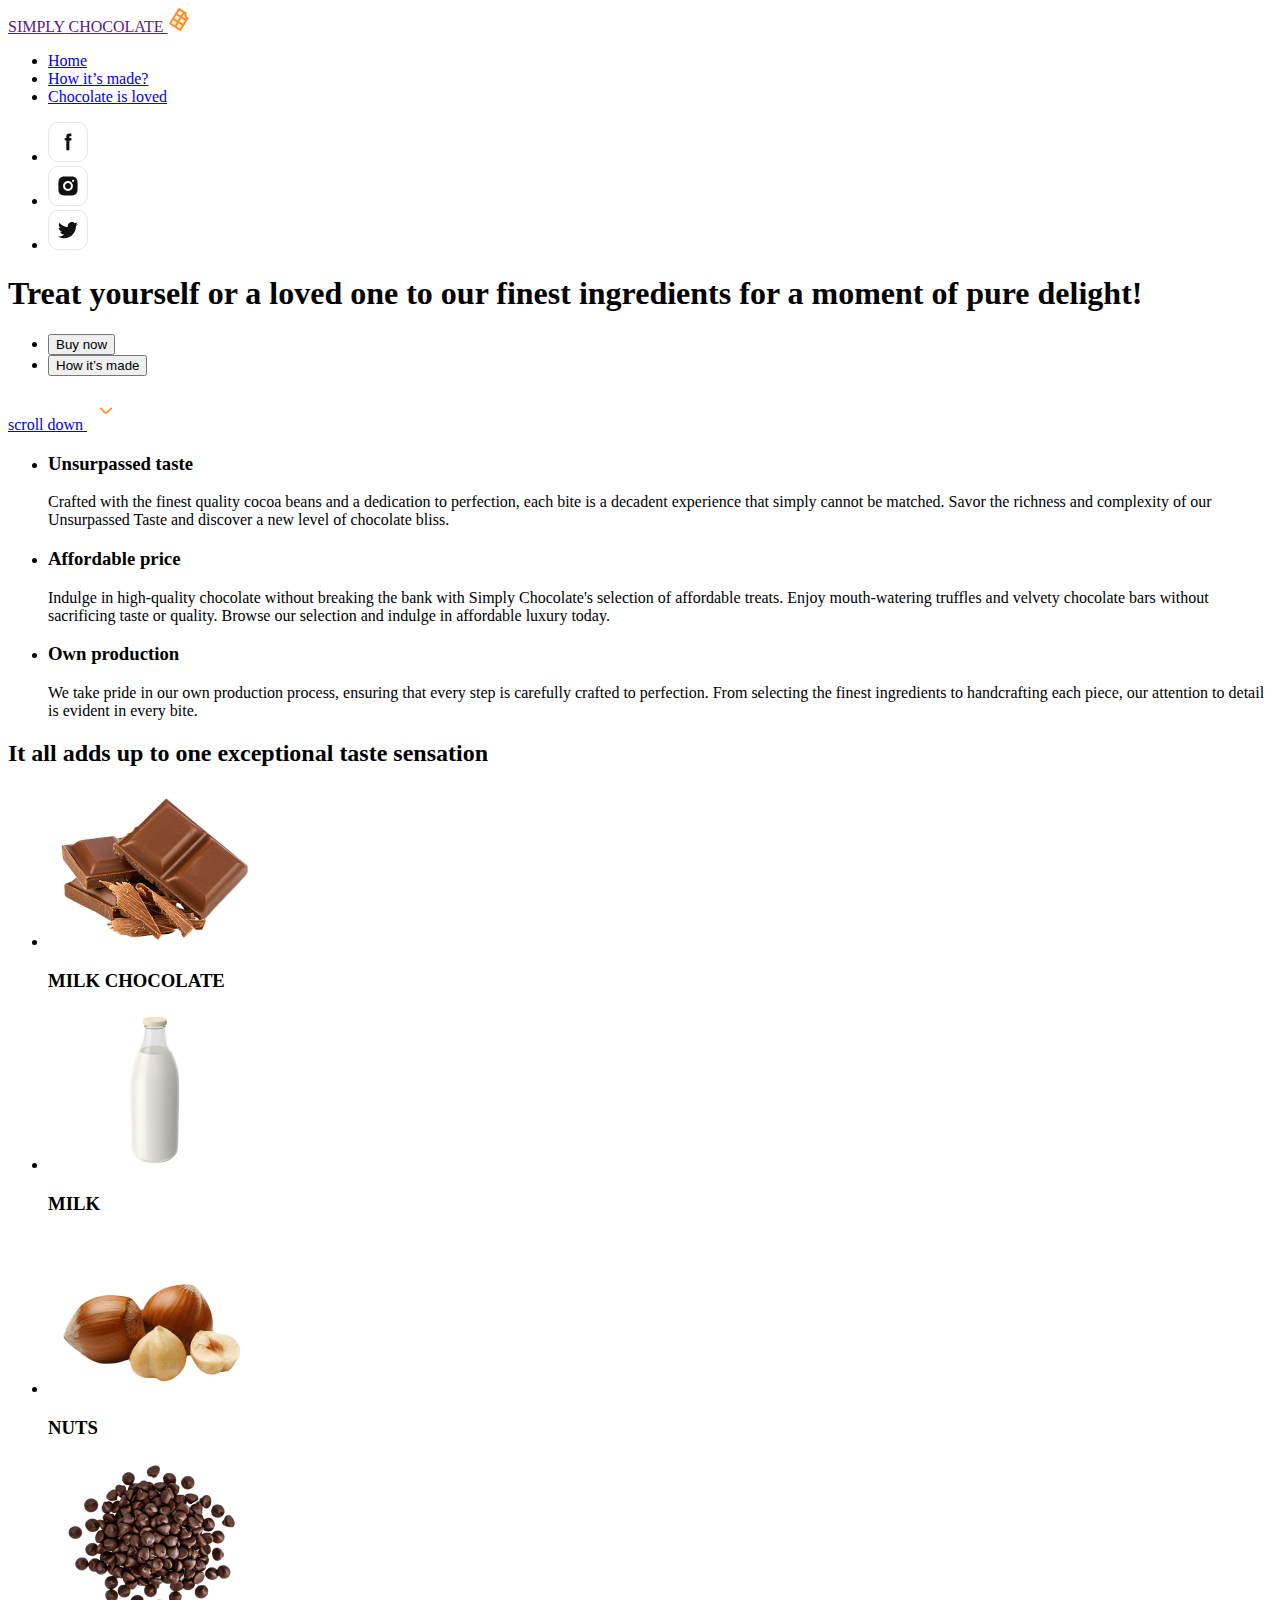
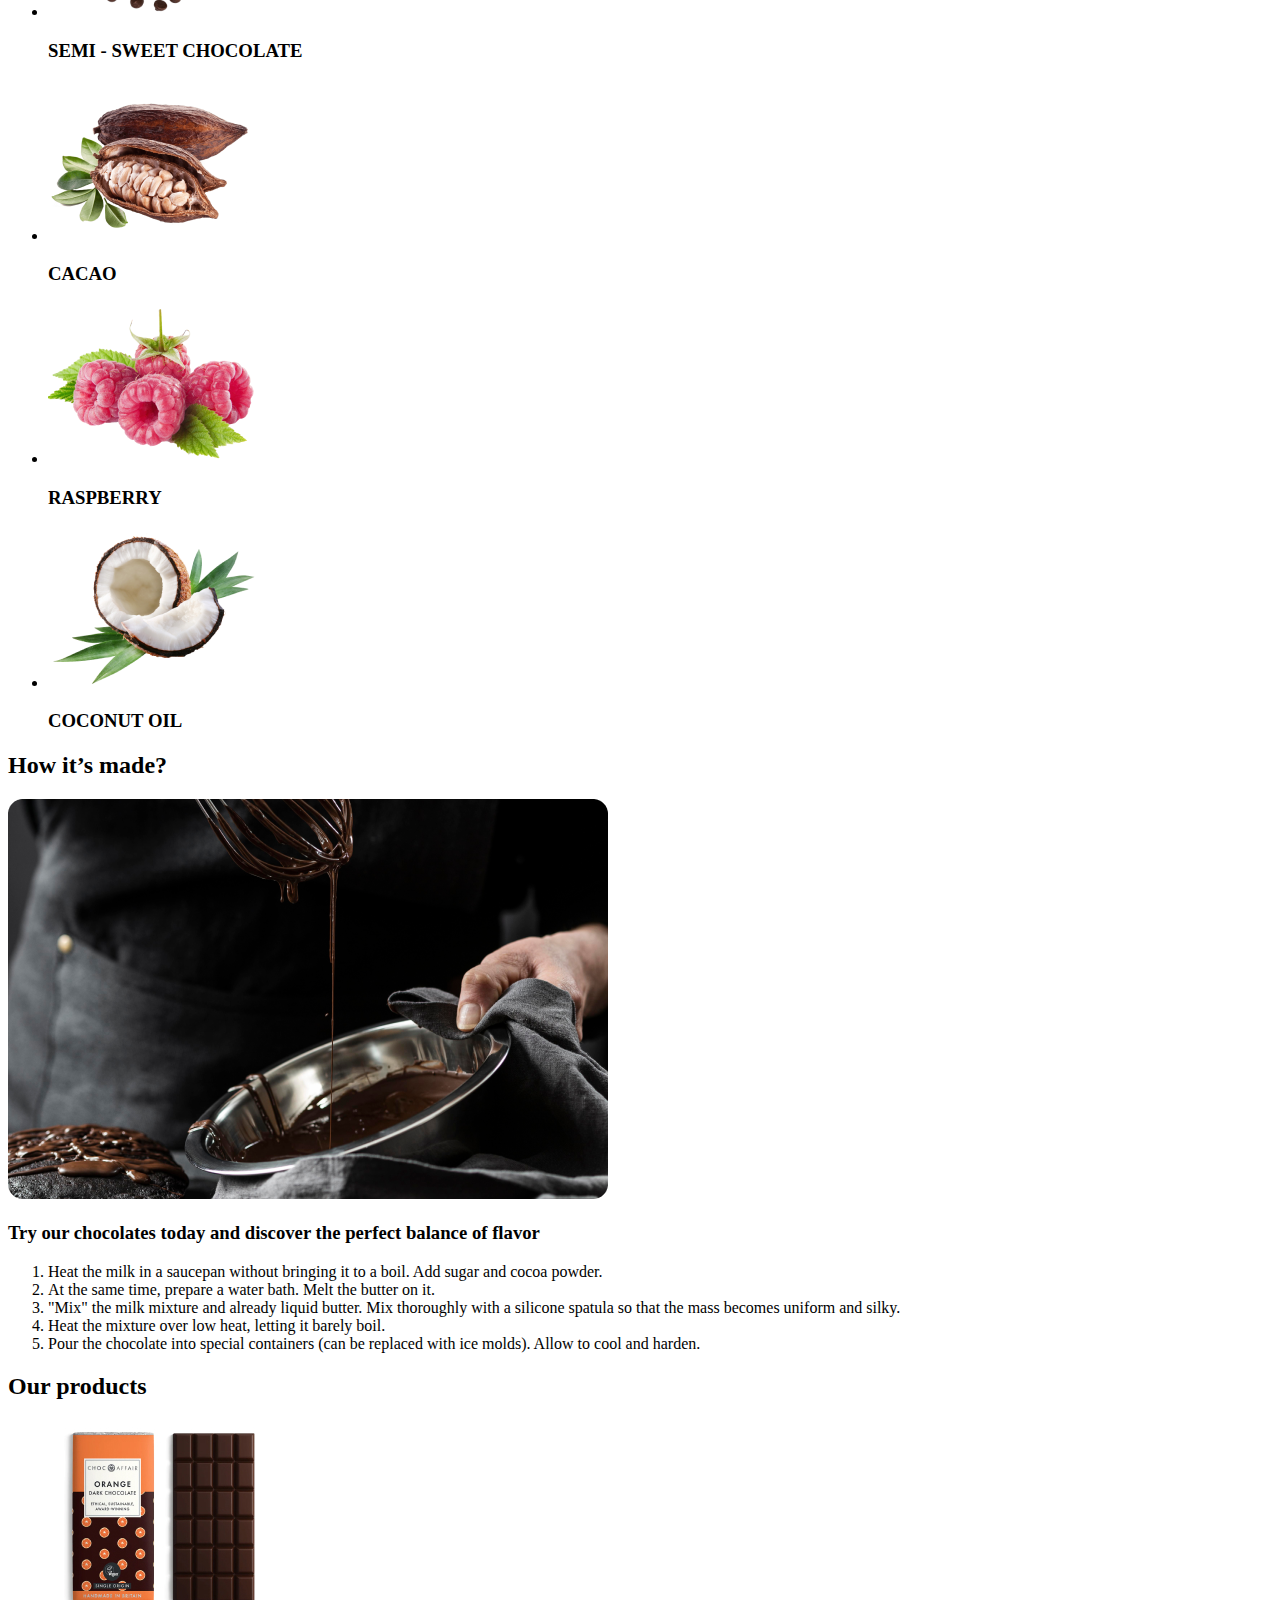
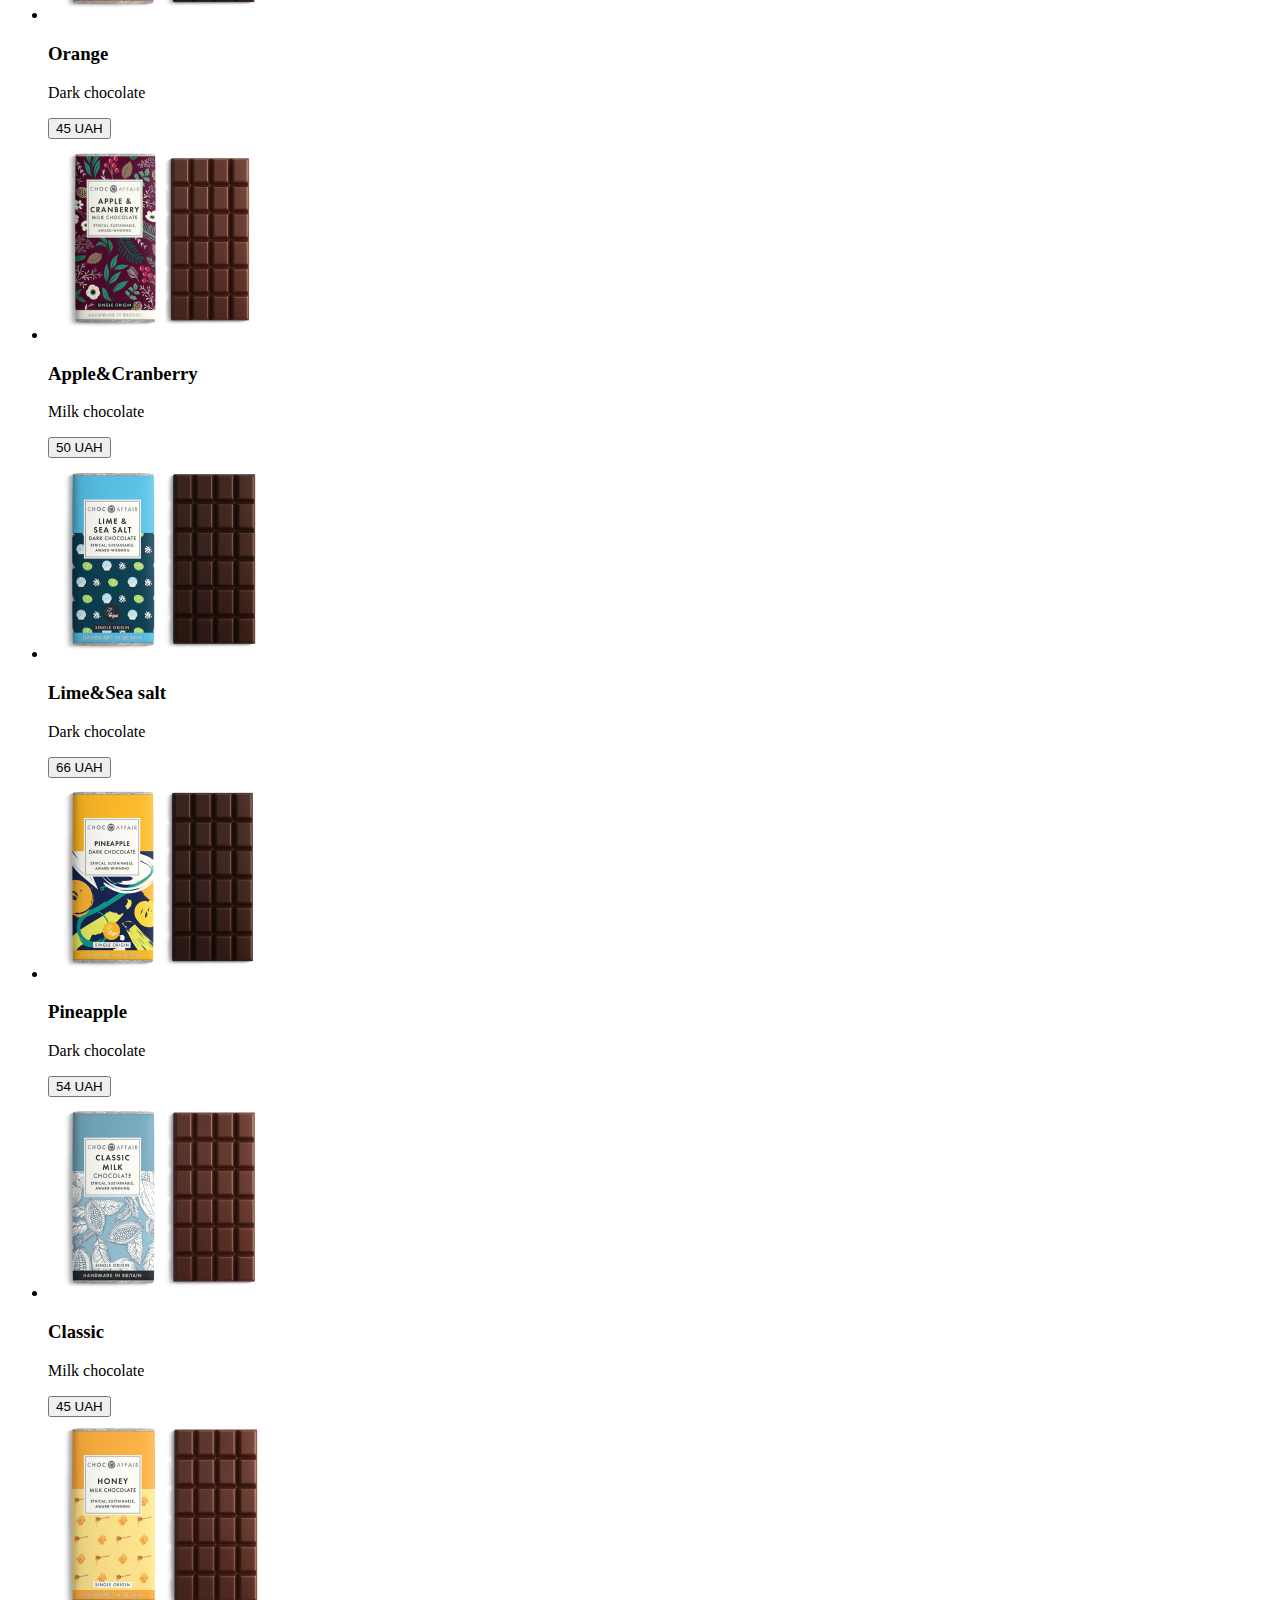
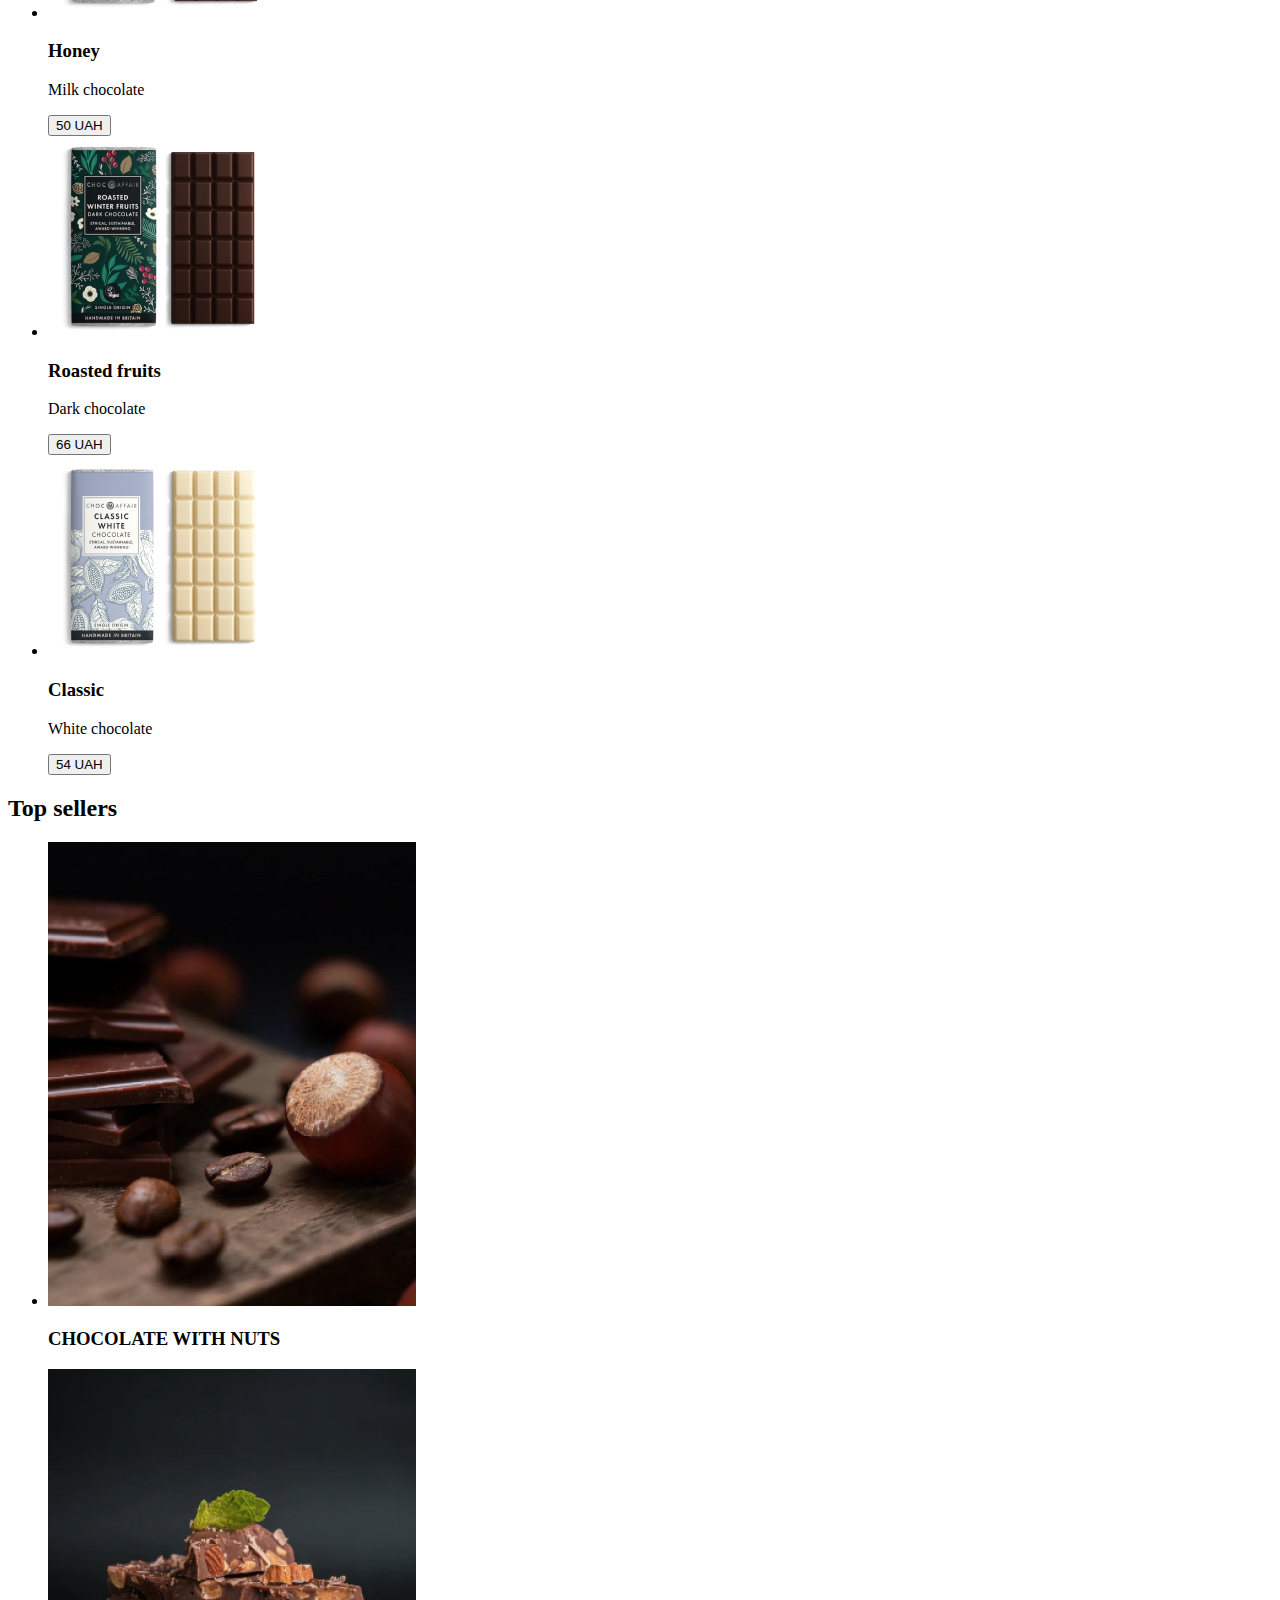
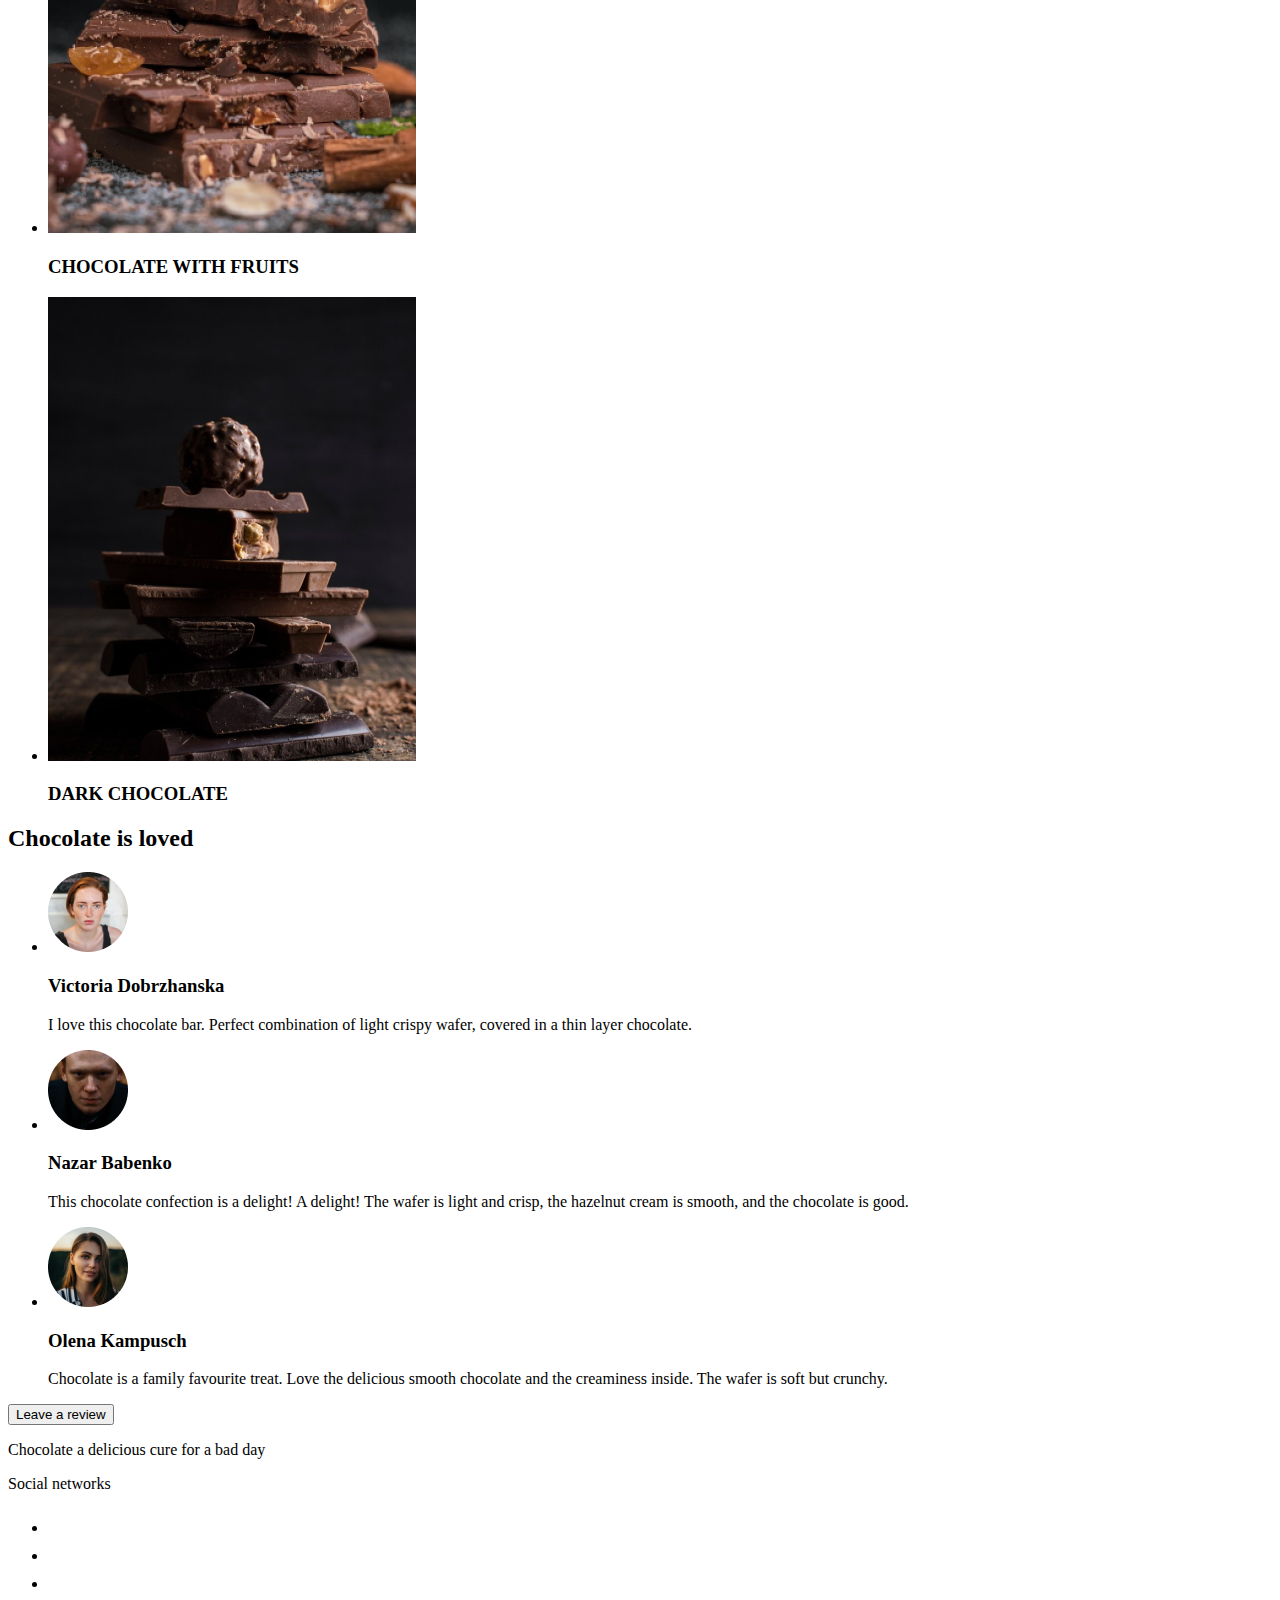
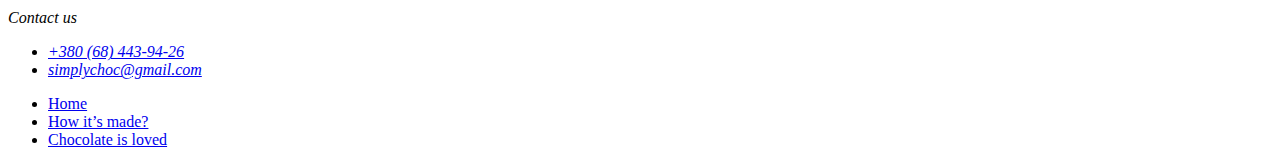
==== index.html @ 4ea1994f "finish module 01" ====
<!DOCTYPE html>
<html lang="en">
  <head>
    <meta charset="UTF-8" />
    <meta name="viewport" content="width=device-width, initial-scale=1.0" />
    <meta name="description" content="" />
    <meta name="keywords" content="" />
    <title>SIMPLY CHOCOLATE</title>
    <link rel="shortcut icon" href="./images/chocolate.svg" type="image/svg" />
  </head>
  <body>
    <!-- #region Header -->
    <header id="home">
      <nav>
        <a href="">
          <span>SIMPLY</span> CHOCOLATE
          <img
            src="./images/chocolate.svg"
            alt="Site logo"
            width="24"
            height="24"
          />
        </a>

        <ul>
          <li>
            <a href="#home">Home</a>
          </li>
          <li>
            <a href="#made">How it’s made?</a>
          </li>
          <li>
            <a href="#reviews">Chocolate is loved</a>
          </li>
        </ul>
      </nav>

      <ul>
        <li>
          <a
            href="https://facebook.com"
            target="_blank"
            rel="noopener noreferrer"
          >
            <img
              src="./images/icons/facebook.svg"
              alt="Facebook icon"
              width="40"
              height="40"
            />
          </a>
        </li>
        <li>
          <a
            href="https://instagram.com"
            target="_blank"
            rel="noopener noreferrer"
          >
            <img
              src="./images/icons/instagram.svg"
              alt="Instagram icon"
              width="40"
              height="40"
            />
          </a>
        </li>
        <li>
          <a
            href="https://twitter.com"
            target="_blank"
            rel="noopener noreferrer"
          >
            <img
              src="./images/icons/twitter.svg"
              alt="Twitter icon"
              width="40"
              height="40"
            />
          </a>
        </li>
      </ul>
    </header>
    <!-- #endregion Header -->
    <main>
      <!-- #region Hero -->
      <section>
        <h1>
          Treat yourself or a loved one to our finest ingredients for a moment
          of pure delight!
        </h1>

        <ul>
          <li>
            <button type="button">Buy now</button>
          </li>
          <li>
            <button type="button">How it’s made</button>
          </li>
        </ul>
        <a href="#benefits">
          scroll down
          <img
            src="./images/icons/scroll-down.svg"
            alt="Scroll down icon"
            width="38"
            height="38"
          />
        </a>
      </section>
      <!-- #endregion Hero -->

      <!-- #region Benefits -->
      <section id="benefits">
        <h2 hidden>Benefits</h2>
        <ul>
          <li>
            <h3>Unsurpassed taste</h3>
            <p>
              Crafted with the finest quality cocoa beans and a dedication to
              perfection, each bite is a decadent experience that simply cannot
              be matched. Savor the richness and complexity of our Unsurpassed
              Taste and discover a new level of chocolate bliss.
            </p>
          </li>
          <li>
            <h3>Affordable price</h3>
            <p>
              Indulge in high-quality chocolate without breaking the bank with
              Simply Chocolate's selection of affordable treats. Enjoy
              mouth-watering truffles and velvety chocolate bars without
              sacrificing taste or quality. Browse our selection and indulge in
              affordable luxury today.
            </p>
          </li>
          <li>
            <h3>Own production</h3>
            <p>
              We take pride in our own production process, ensuring that every
              step is carefully crafted to perfection. From selecting the finest
              ingredients to handcrafting each piece, our attention to detail is
              evident in every bite.
            </p>
          </li>
        </ul>
      </section>
      <!-- #endregion  -->

      <!-- #region Ingridients -->
      <section>
        <h2>It all adds up to one exceptional <span>taste</span> sensation</h2>
        <ul>
          <li>
            <img
              src="./images/ingridients/img-1.png"
              alt=""
              width="214"
              height="160"
            />
            <h3>MILK CHOCOLATE</h3>
          </li>
          <li>
            <img
              src="./images/ingridients/img-2.png"
              alt=""
              width="214"
              height="160"
            />
            <h3>MILK</h3>
          </li>
          <li>
            <img
              src="./images/ingridients/img-3.png"
              alt=""
              width="214"
              height="160"
            />
            <h3>NUTS</h3>
          </li>
          <li>
            <img
              src="./images/ingridients/img-4.png"
              alt=""
              width="214"
              height="160"
            />
            <h3>SEMI - SWEET CHOCOLATE</h3>
          </li>
          <li>
            <img
              src="./images/ingridients/img-5.png"
              alt=""
              width="214"
              height="160"
            />
            <h3>CACAO</h3>
          </li>
          <li>
            <img
              src="./images/ingridients/img-6.png"
              alt=""
              width="214"
              height="160"
            />
            <h3>RASPBERRY</h3>
          </li>
          <li>
            <img
              src="./images/ingridients/img-7.png"
              alt=""
              width="214"
              height="160"
            />
            <h3>COCONUT OIL</h3>
          </li>
        </ul>
      </section>
      <!-- #endregion  -->

      <!-- #region Made -->
      <section id="made">
        <h2>How it’s <span>made</span>?</h2>
        <img src="./images/made/image.png" alt="" width="600" height="400" />
        <h3>
          Try our chocolates today and discover the perfect balance of flavor
        </h3>
        <ol>
          <li>
            Heat the milk in a saucepan without bringing it to a boil. Add sugar
            and cocoa powder.
          </li>
          <li>
            At the same time, prepare a water bath. Melt the butter on it.
          </li>
          <li>
            "Mix" the milk mixture and already liquid butter. Mix thoroughly
            with a silicone spatula so that the mass becomes uniform and silky.
          </li>
          <li>Heat the mixture over low heat, letting it barely boil.</li>
          <li>
            Pour the chocolate into special containers (can be replaced with ice
            molds). Allow to cool and harden.
          </li>
        </ol>
      </section>
      <!-- #endregion  -->

      <!-- #region Products -->
      <section>
        <h2>Our <span>products</span></h2>
        <ul>
          <li>
            <img
              src="./images/products/img-1.jpg"
              alt=""
              width="230"
              height="201"
            />
            <h3>Orange</h3>
            <p>Dark chocolate</p>
            <button type="button">45 UAH</button>
          </li>
          <li>
            <img
              src="./images/products/img-2.jpg"
              alt=""
              width="230"
              height="201"
            />
            <h3>Apple&Cranberry</h3>
            <p>Milk chocolate</p>
            <button type="button">50 UAH</button>
          </li>
          <li>
            <img
              src="./images/products/img-3.jpg"
              alt=""
              width="230"
              height="201"
            />
            <h3>Lime&Sea salt</h3>
            <p>Dark chocolate</p>
            <button type="button">66 UAH</button>
          </li>
          <li>
            <img
              src="./images/products/img-4.jpg"
              alt=""
              width="230"
              height="201"
            />
            <h3>Pineapple</h3>
            <p>Dark chocolate</p>
            <button type="button">54 UAH</button>
          </li>
          <li>
            <img
              src="./images/products/img-5.jpg"
              alt=""
              width="230"
              height="201"
            />
            <h3>Classic</h3>
            <p>Milk chocolate</p>
            <button type="button">45 UAH</button>
          </li>
          <li>
            <img
              src="./images/products/img-6.jpg"
              alt=""
              width="230"
              height="201"
            />
            <h3>Honey</h3>
            <p>Milk chocolate</p>
            <button type="button">50 UAH</button>
          </li>
          <li>
            <img
              src="./images/products/img-7.jpg"
              alt=""
              width="230"
              height="201"
            />
            <h3>Roasted fruits</h3>
            <p>Dark chocolate</p>
            <button type="button">66 UAH</button>
          </li>
          <li>
            <img
              src="./images/products/img-8.jpg"
              alt=""
              width="230"
              height="201"
            />
            <h3>Classic</h3>
            <p>White chocolate</p>
            <button type="button">54 UAH</button>
          </li>
        </ul>
      </section>
      <!-- #endregion  -->

      <!-- #region Bestsellers -->
      <section>
        <h2><span>Top</span> sellers</h2>
        <ul>
          <li>
            <img
              src="./images/bestsellers/img-1.jpg"
              alt="Chocolate with nuts"
              width="368"
              height="464"
            />
            <h3>CHOCOLATE WITH NUTS</h3>
          </li>
          <li>
            <img
              src="./images/bestsellers/img-2.jpg"
              alt="Chocolate with fruits"
              width="368"
              height="464"
            />
            <h3>CHOCOLATE WITH FRUITS</h3>
          </li>
          <li>
            <img
              src="./images/bestsellers/img-3.jpg"
              alt="Dark chocolate"
              width="368"
              height="464"
            />
            <h3>DARK CHOCOLATE</h3>
          </li>
        </ul>
      </section>
      <!-- #endregion -->

      <!-- #region Reviews -->
      <section id="reviews">
        <h2><span>Chocolate</span> is loved</h2>
        <ul>
          <li>
            <img
              src="./images/reviews/img-1.png"
              alt=""
              width="80"
              height="80"
            />
            <h3>Victoria Dobrzhanska</h3>
            <p>
              I love this chocolate bar. Perfect combination of light crispy
              wafer, covered in a thin layer chocolate.
            </p>
          </li>
          <li>
            <img
              src="./images/reviews/img-2.png"
              alt=""
              width="80"
              height="80"
            />
            <h3>Nazar Babenko</h3>
            <p>
              This chocolate confection is a delight! A delight! The wafer is
              light and crisp, the hazelnut cream is smooth, and the chocolate
              is good.
            </p>
          </li>
          <li>
            <img
              src="./images/reviews/img-3.png"
              alt=""
              width="80"
              height="80"
            />
            <h3>Olena Kampusch</h3>
            <p>
              Chocolate is a family favourite treat. Love the delicious smooth
              chocolate and the creaminess inside. The wafer is soft but
              crunchy.
            </p>
          </li>
        </ul>
        <button type="button">Leave a review</button>
      </section>
      <!-- #endregion -->
    </main>
    <!-- #region Footer -->
    <footer>
      <p><span>Chocolate</span> a delicious cure for a bad day</p>

      <p>Social networks</p>
      <ul>
        <li>
          <a
            href="https://facebook.com"
            target="_blank"
            rel="noopener noreferrer"
            aria-label="Facebook site"
          >
            <img
              src="./images/icons/icon-facebook.svg"
              alt="Facebook icon"
              width="24"
              height="24"
            />
          </a>
        </li>
        <li>
          <a
            href="https://instagram.com"
            target="_blank"
            rel="noopener noreferrer"
            aria-label="Instagram site"
          >
            <img
              src="./images/icons/icon-instagram.svg"
              alt="Instagram icon"
              width="24"
              height="24"
            />
          </a>
        </li>
        <li>
          <a
            href="https://twitter.com"
            target="_blank"
            rel="noopener noreferrer"
            aria-label="Twitter site"
          >
            <img
              src="./images/icons/icon-twitter.svg"
              alt="Twitter icon"
              width="24"
              height="24"
            />
          </a>
        </li>
      </ul>

      <address>
        <p>Contact us</p>
        <ul>
          <li>
            <a href="tel:+380684439426">+380 (68) 443-94-26</a>
          </li>
          <li>
            <a href="mailto:simplychoc@gmail.com">simplychoc@gmail.com</a>
          </li>
        </ul>
      </address>

      <ul>
        <li>
          <a href="#home">Home</a>
        </li>
        <li>
          <a href="#made">How it’s made?</a>
        </li>
        <li>
          <a href="#reviews">Chocolate is loved</a>
        </li>
      </ul>
    </footer>
    <!-- #endregion -->
  </body>
</html>
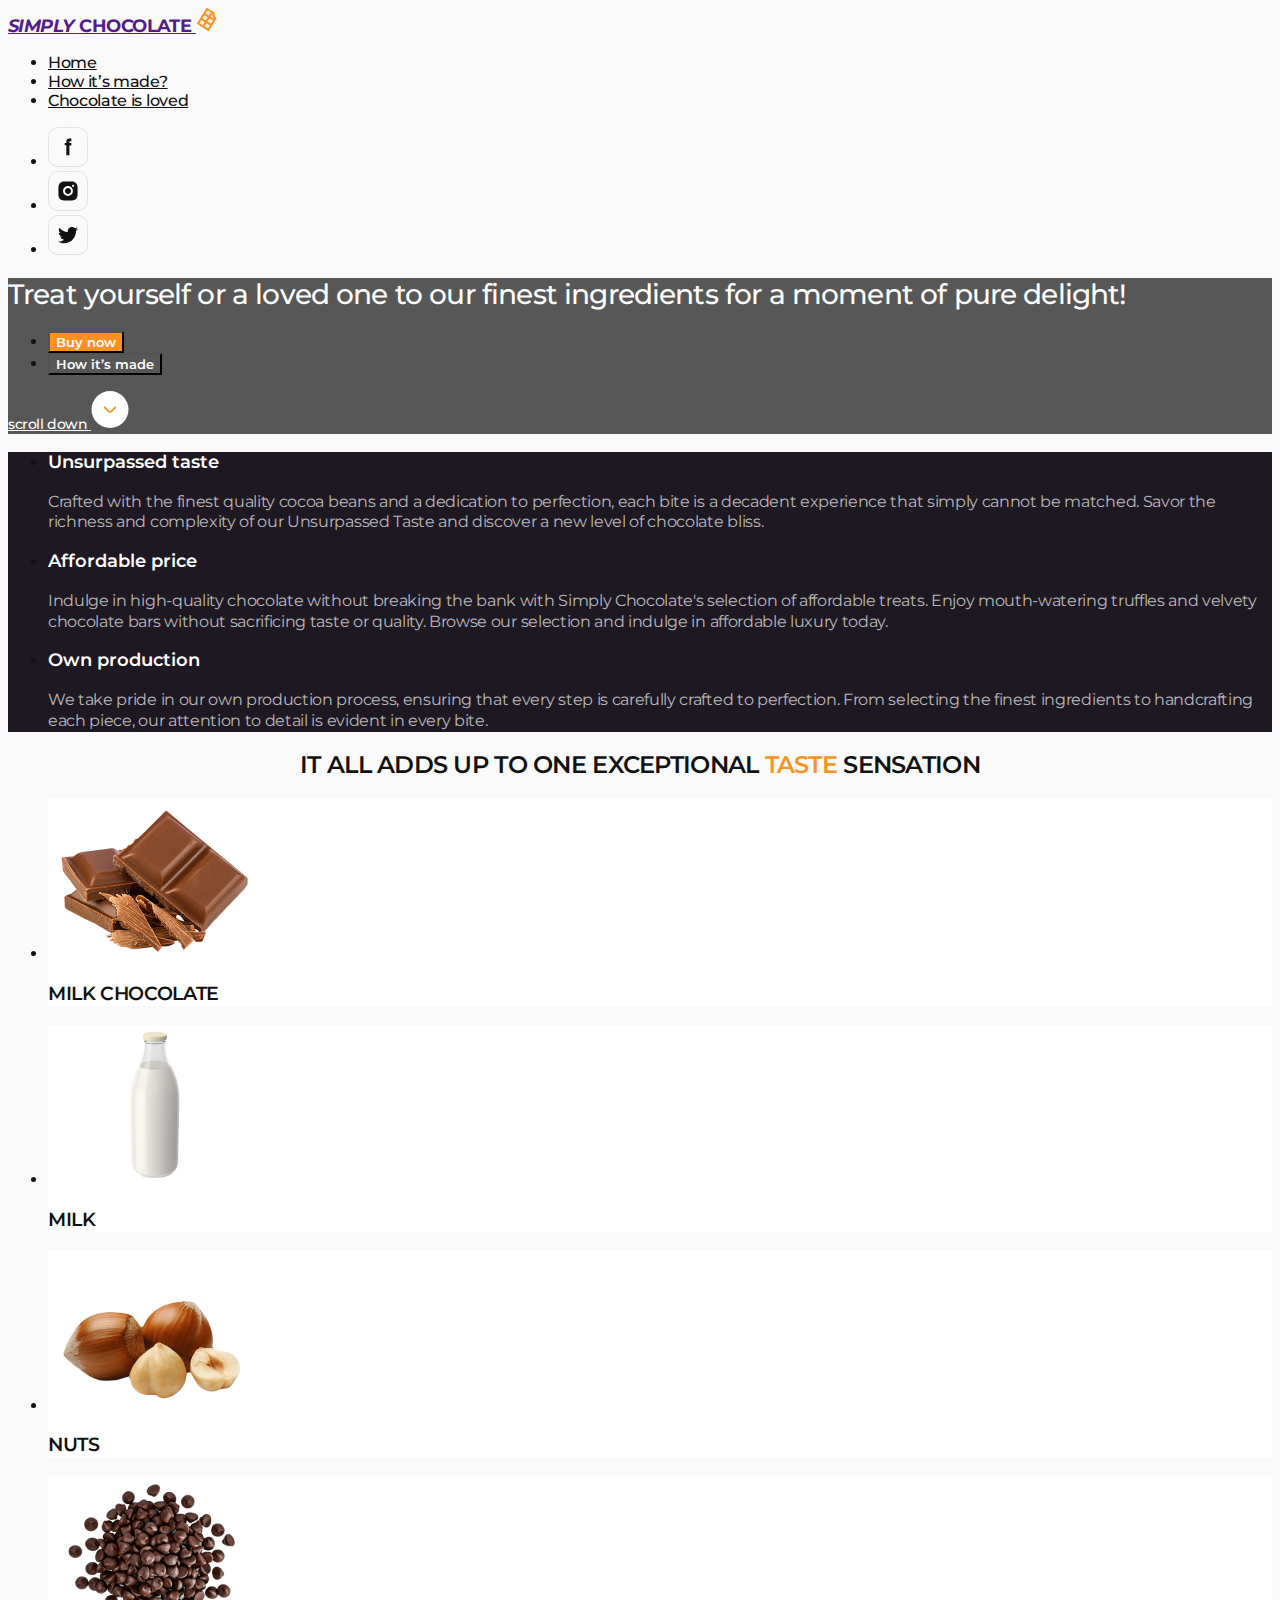
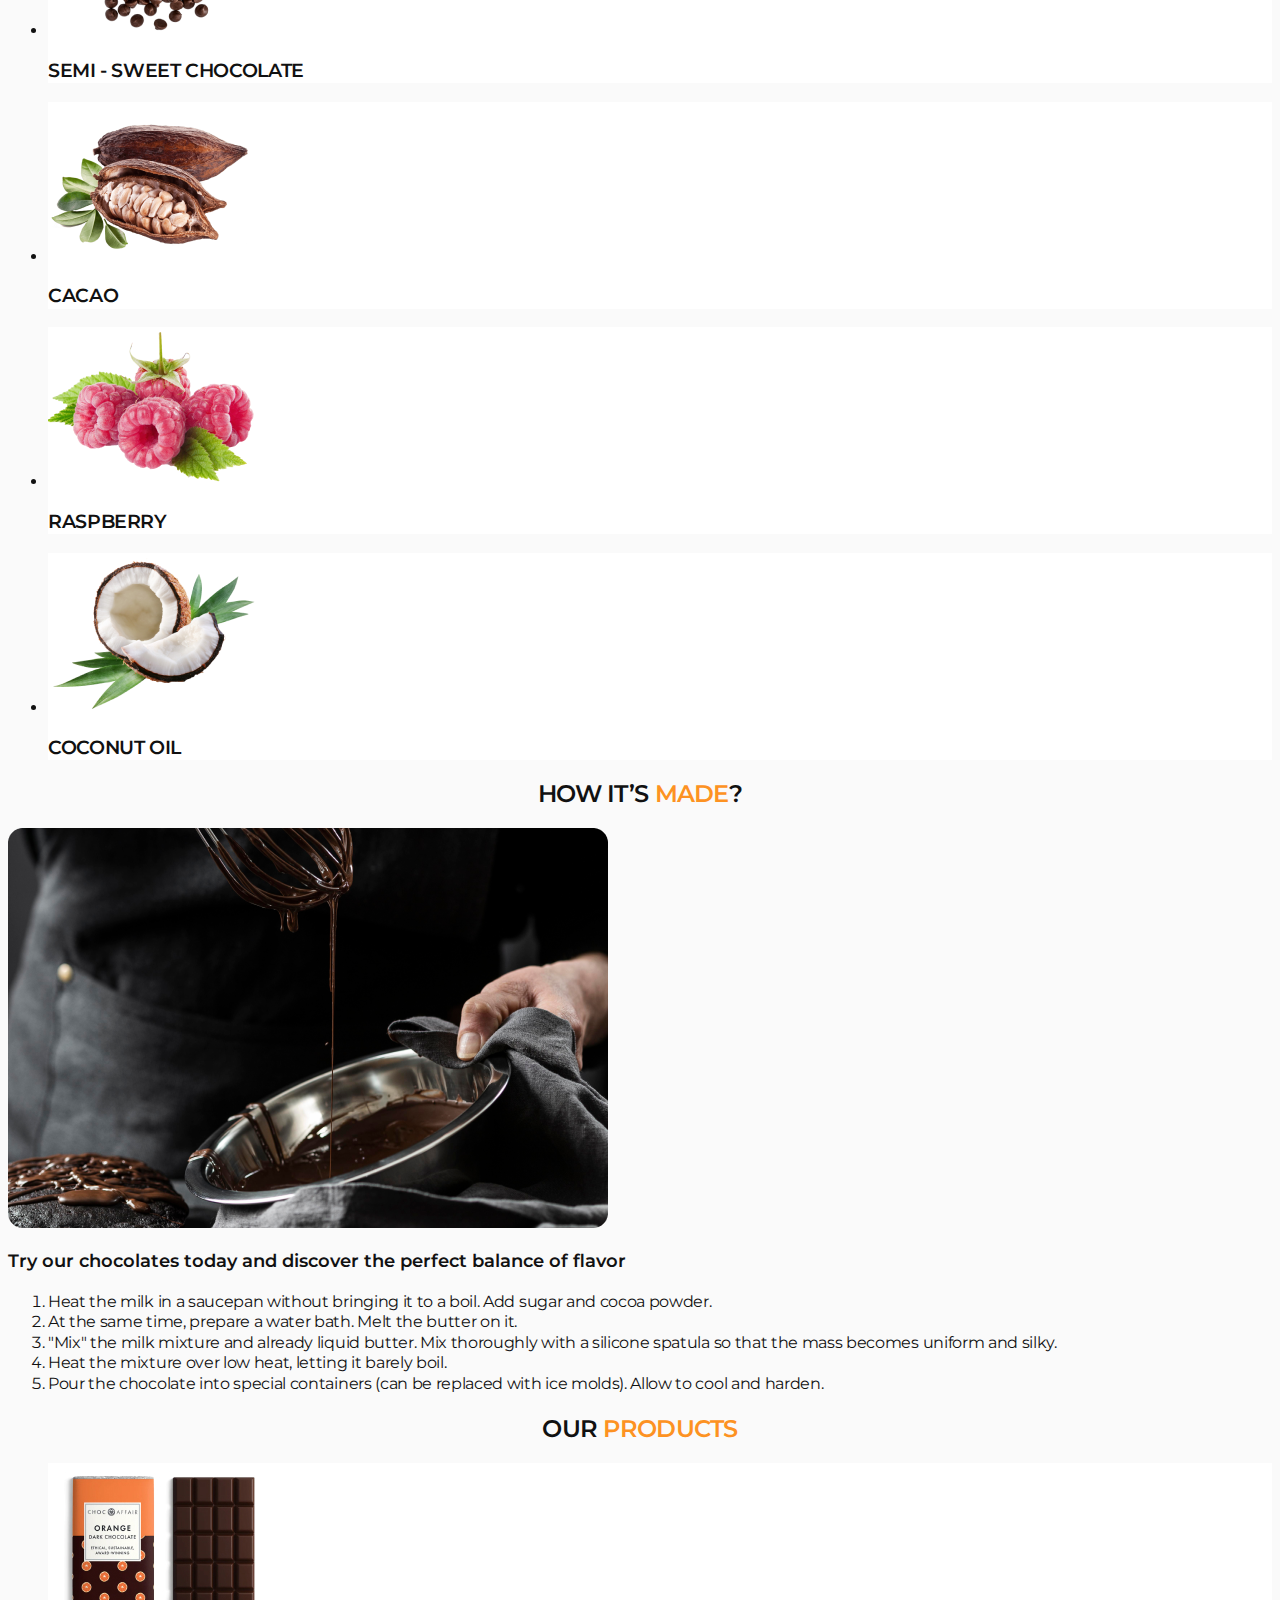
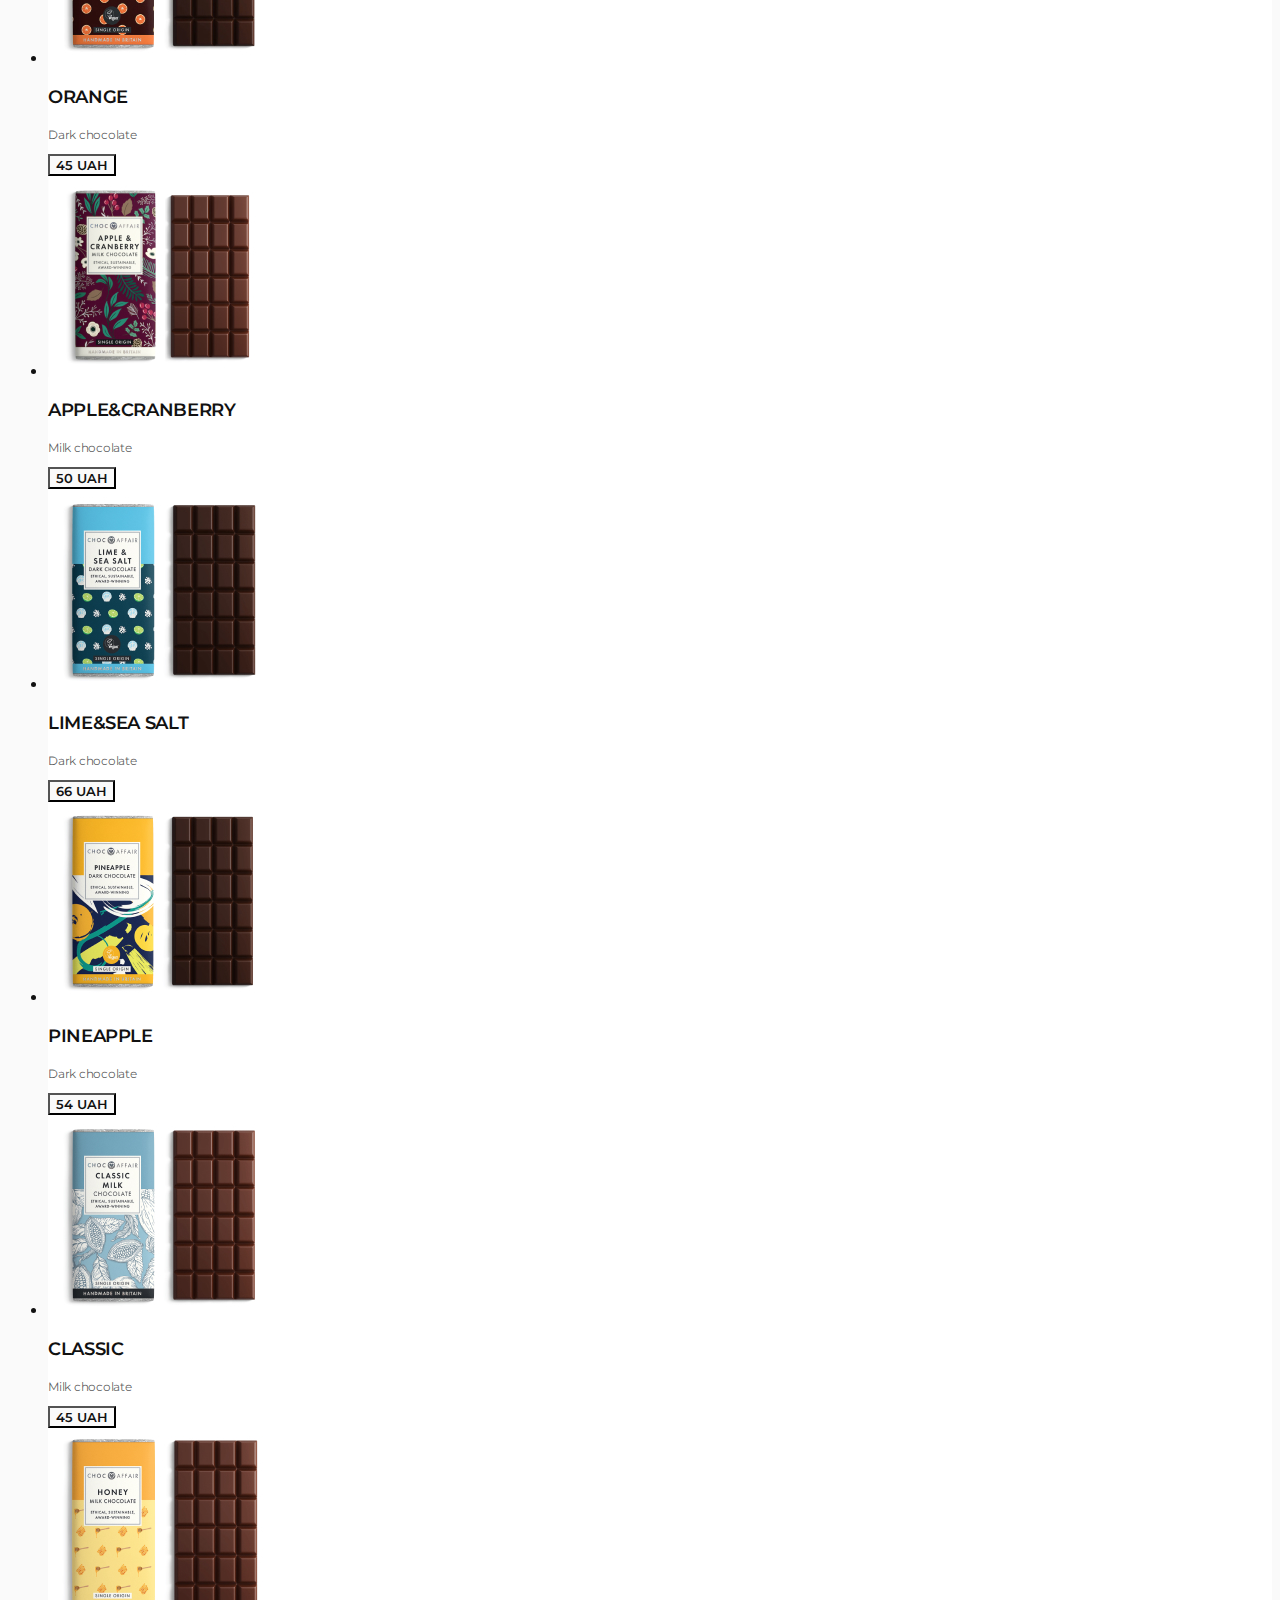
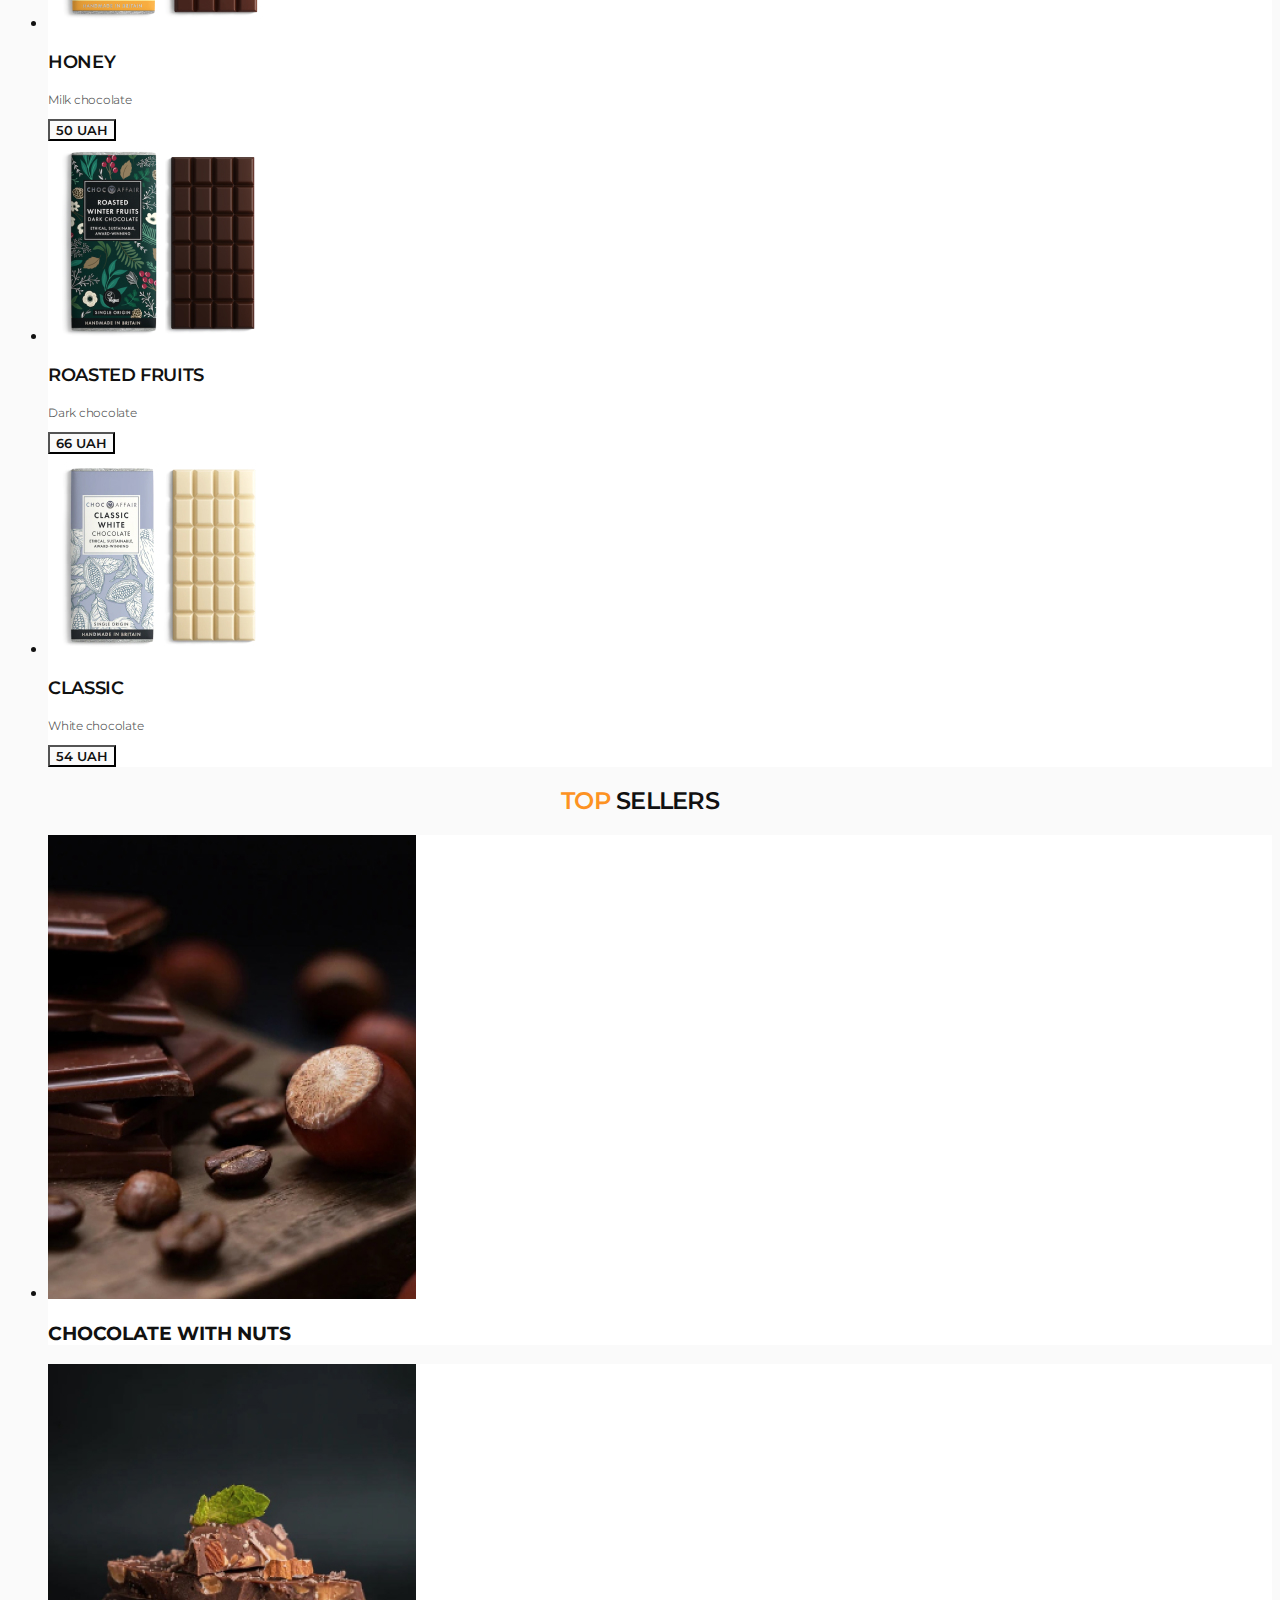
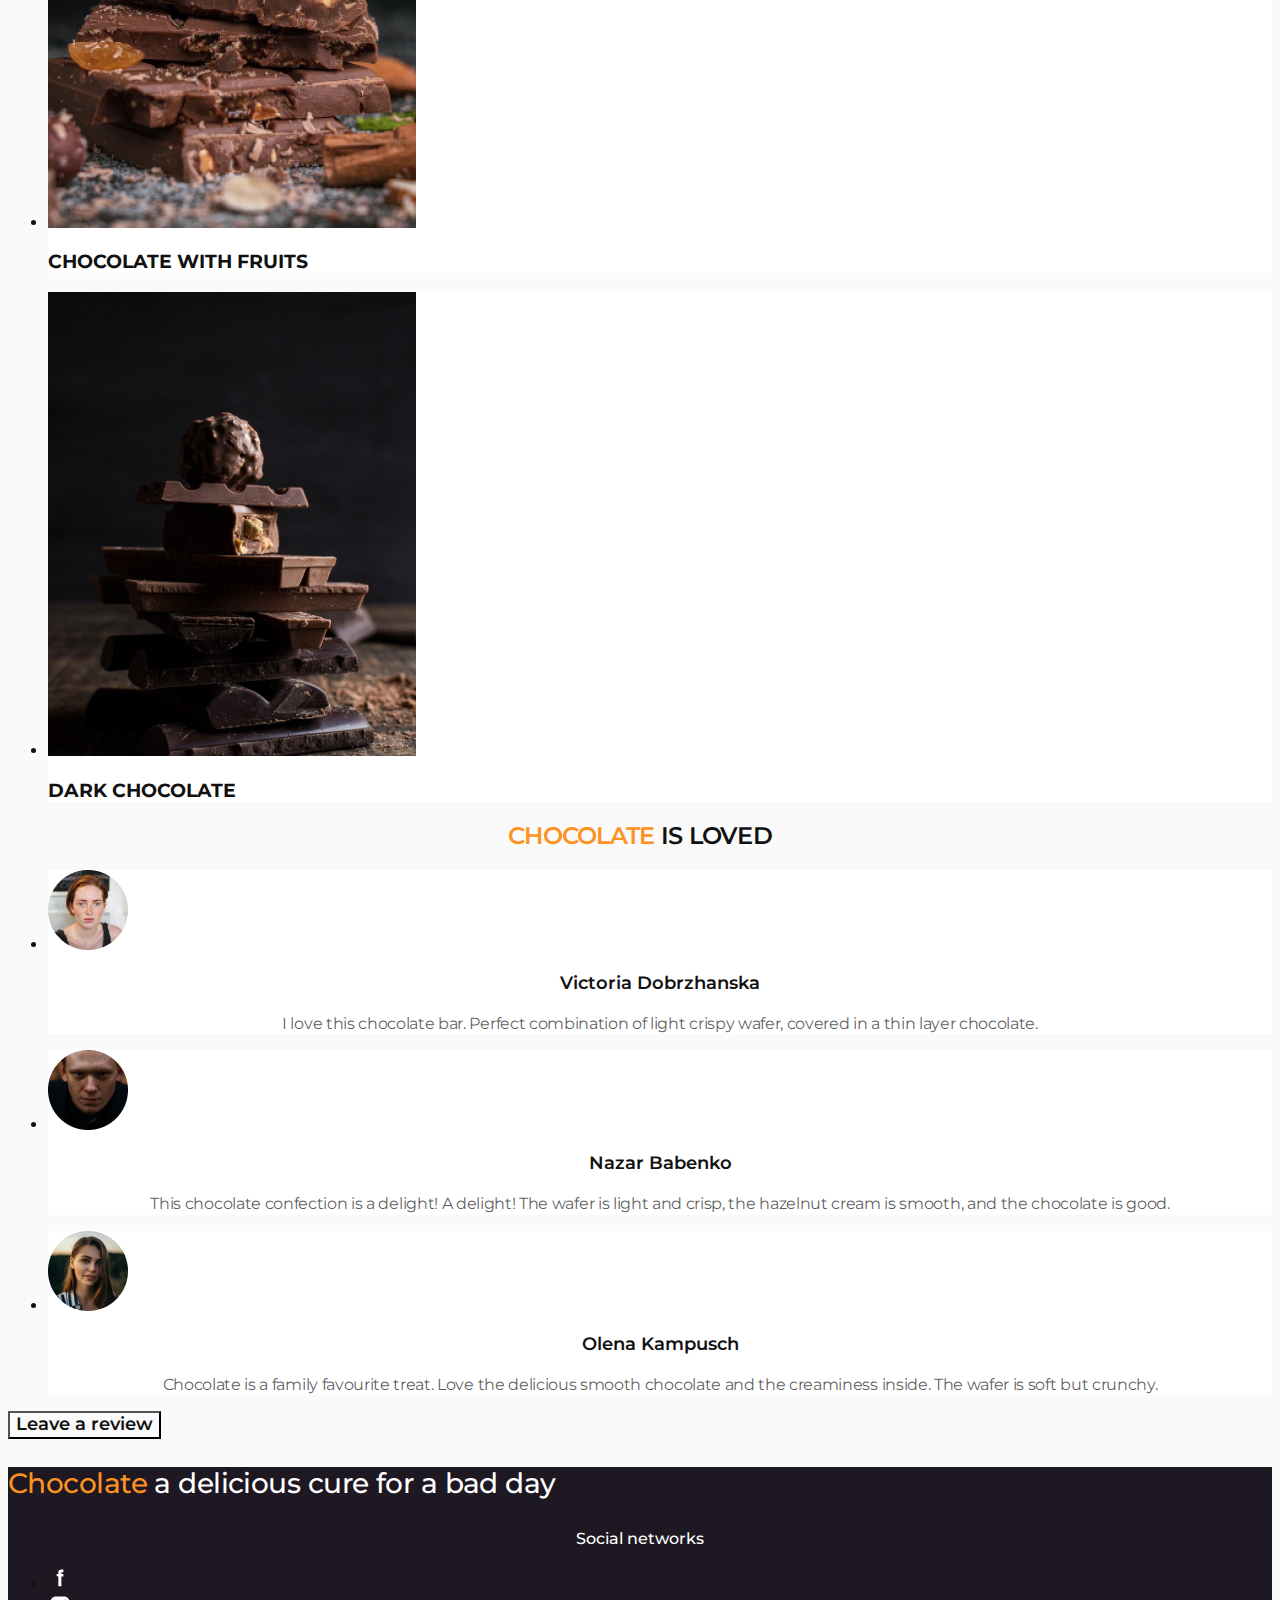
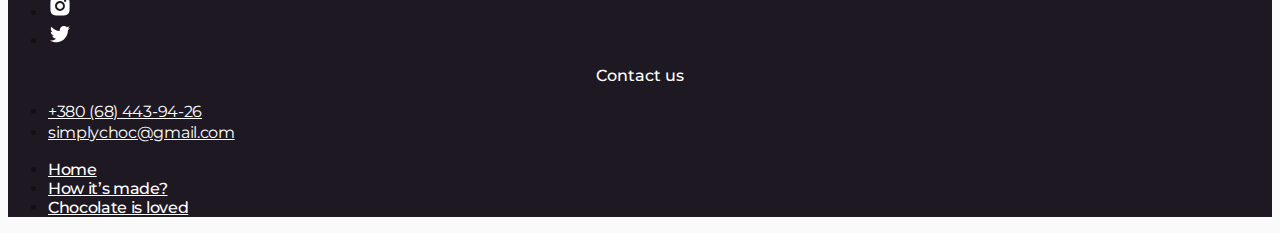
==== commit b62c93f3: "add module-02" ====
--- a/index.html
+++ b/index.html
@@ -7,14 +7,34 @@
     <meta name="keywords" content="" />
     <title>SIMPLY CHOCOLATE</title>
     <link rel="shortcut icon" href="./images/chocolate.svg" type="image/svg" />
+    <!-- Fonts -->
+    <link rel="preconnect" href="https://fonts.googleapis.com" />
+    <link rel="preconnect" href="https://fonts.gstatic.com" crossorigin />
+    <link
+      rel="stylesheet"
+      href="https://fonts.googleapis.com/css2?family=Montserrat:ital,wght@0,100..900;1,100..900&display=swap"
+    />
+    <!-- Custom styles -->
+    <link rel="stylesheet" href="./css/styles.css" />
+    <!-- Critical CSS -->
+    <!-- <style>
+      body {
+        color: lightgreen;
+        background-color: teal;
+      }
+      a {
+        color: white;
+      }
+    </style> -->
   </head>
-  <body>
+  <body class="page" id="page">
     <!-- #region Header -->
-    <header id="home">
-      <nav>
-        <a href="">
-          <span>SIMPLY</span> CHOCOLATE
+    <header class="header" id="home">
+      <nav class="header-nav">
+        <a class="logo" href="">
+          <span class="logo-accent">SIMPLY</span> CHOCOLATE
           <img
+            class="logo-icon"
             src="./images/chocolate.svg"
             alt="Site logo"
             width="24"
@@ -22,27 +42,29 @@
           />
         </a>
 
-        <ul>
-          <li>
-            <a href="#home">Home</a>
-          </li>
-          <li>
-            <a href="#made">How it’s made?</a>
-          </li>
-          <li>
-            <a href="#reviews">Chocolate is loved</a>
+        <ul class="header-menu menu">
+          <li class="menu-item">
+            <a class="menu-link" href="#home">Home</a>
+          </li>
+          <li class="menu-item">
+            <a class="menu-link" href="#made">How it’s made?</a>
+          </li>
+          <li class="menu-item">
+            <a class="menu-link" href="#reviews">Chocolate is loved</a>
           </li>
         </ul>
       </nav>
 
-      <ul>
-        <li>
+      <ul class="header-socials socials">
+        <li class="header-item">
           <a
+            class="header-link"
             href="https://facebook.com"
             target="_blank"
             rel="noopener noreferrer"
           >
             <img
+              class="header-icon"
               src="./images/icons/facebook.svg"
               alt="Facebook icon"
               width="40"
@@ -50,13 +72,15 @@
             />
           </a>
         </li>
-        <li>
+        <li class="header-item">
           <a
+            class="header-link"
             href="https://instagram.com"
             target="_blank"
             rel="noopener noreferrer"
           >
             <img
+              class="header-icon"
               src="./images/icons/instagram.svg"
               alt="Instagram icon"
               width="40"
@@ -64,13 +88,15 @@
             />
           </a>
         </li>
-        <li>
+        <li class="header-item">
           <a
+            class="header-link"
             href="https://twitter.com"
             target="_blank"
             rel="noopener noreferrer"
           >
             <img
+              class="header-icon"
               src="./images/icons/twitter.svg"
               alt="Twitter icon"
               width="40"
@@ -83,23 +109,24 @@
     <!-- #endregion Header -->
     <main>
       <!-- #region Hero -->
-      <section>
-        <h1>
+      <section class="hero">
+        <h1 class="hero-title">
           Treat yourself or a loved one to our finest ingredients for a moment
           of pure delight!
         </h1>
 
-        <ul>
-          <li>
-            <button type="button">Buy now</button>
-          </li>
-          <li>
-            <button type="button">How it’s made</button>
-          </li>
-        </ul>
-        <a href="#benefits">
+        <ul class="hero-list">
+          <li class="hero-item">
+            <button class="btn btn-accent" type="button">Buy now</button>
+          </li>
+          <li class="hero-item">
+            <button class="btn btn-light" type="button">How it’s made</button>
+          </li>
+        </ul>
+        <a class="hero-link" href="#benefits">
           scroll down
           <img
+            class="hero-link-icon"
             src="./images/icons/scroll-down.svg"
             alt="Scroll down icon"
             width="38"
@@ -110,21 +137,21 @@
       <!-- #endregion Hero -->
 
       <!-- #region Benefits -->
-      <section id="benefits">
-        <h2 hidden>Benefits</h2>
-        <ul>
-          <li>
-            <h3>Unsurpassed taste</h3>
-            <p>
+      <section class="benefits" id="benefits">
+        <h2 hidden class="benefits-title">Benefits</h2>
+        <ul class="benefits-list">
+          <li class="benefits-item">
+            <h3 class="benefits-caption">Unsurpassed taste</h3>
+            <p class="benefits-desc">
               Crafted with the finest quality cocoa beans and a dedication to
               perfection, each bite is a decadent experience that simply cannot
               be matched. Savor the richness and complexity of our Unsurpassed
               Taste and discover a new level of chocolate bliss.
             </p>
           </li>
-          <li>
-            <h3>Affordable price</h3>
-            <p>
+          <li class="benefits-item">
+            <h3 class="benefits-caption">Affordable price</h3>
+            <p class="benefits-desc">
               Indulge in high-quality chocolate without breaking the bank with
               Simply Chocolate's selection of affordable treats. Enjoy
               mouth-watering truffles and velvety chocolate bars without
@@ -132,9 +159,9 @@
               affordable luxury today.
             </p>
           </li>
-          <li>
-            <h3>Own production</h3>
-            <p>
+          <li class="benefits-item">
+            <h3 class="benefits-caption">Own production</h3>
+            <p class="benefits-desc">
               We take pride in our own production process, ensuring that every
               step is carefully crafted to perfection. From selecting the finest
               ingredients to handcrafting each piece, our attention to detail is
@@ -146,97 +173,115 @@
       <!-- #endregion  -->
 
       <!-- #region Ingridients -->
-      <section>
-        <h2>It all adds up to one exceptional <span>taste</span> sensation</h2>
-        <ul>
-          <li>
-            <img
+      <section class="ingridients">
+        <h2 class="ingridients-title">
+          It all adds up to one exceptional
+          <span class="accent">taste</span> sensation
+        </h2>
+        <ul class="ingridients-list">
+          <li class="ingridients-item">
+            <img
+              class="ingridients-ill"
               src="./images/ingridients/img-1.png"
-              alt=""
-              width="214"
-              height="160"
-            />
-            <h3>MILK CHOCOLATE</h3>
-          </li>
-          <li>
-            <img
+              alt="Milk chocolate"
+              width="214"
+              height="160"
+            />
+            <h3 class="ingridients-caption">MILK CHOCOLATE</h3>
+          </li>
+          <li class="ingridients-item">
+            <img
+              class="ingridients-ill"
               src="./images/ingridients/img-2.png"
-              alt=""
-              width="214"
-              height="160"
-            />
-            <h3>MILK</h3>
-          </li>
-          <li>
-            <img
+              alt="Milk"
+              width="214"
+              height="160"
+            />
+            <h3 class="ingridients-caption">MILK</h3>
+          </li>
+          <li class="ingridients-item">
+            <img
+              class="ingridients-ill"
               src="./images/ingridients/img-3.png"
-              alt=""
-              width="214"
-              height="160"
-            />
-            <h3>NUTS</h3>
-          </li>
-          <li>
-            <img
+              alt="Nuts"
+              width="214"
+              height="160"
+            />
+            <h3 class="ingridients-caption">NUTS</h3>
+          </li>
+          <li class="ingridients-item">
+            <img
+              class="ingridients-ill"
               src="./images/ingridients/img-4.png"
-              alt=""
-              width="214"
-              height="160"
-            />
-            <h3>SEMI - SWEET CHOCOLATE</h3>
-          </li>
-          <li>
-            <img
+              alt="Semi-sweet chocolate"
+              width="214"
+              height="160"
+            />
+            <h3 class="ingridients-caption">SEMI - SWEET CHOCOLATE</h3>
+          </li>
+          <li class="ingridients-item">
+            <img
+              class="ingridients-ill"
               src="./images/ingridients/img-5.png"
-              alt=""
-              width="214"
-              height="160"
-            />
-            <h3>CACAO</h3>
-          </li>
-          <li>
-            <img
+              alt="Cacao"
+              width="214"
+              height="160"
+            />
+            <h3 class="ingridients-caption">CACAO</h3>
+          </li>
+          <li class="ingridients-item">
+            <img
+              class="ingridients-ill"
               src="./images/ingridients/img-6.png"
-              alt=""
-              width="214"
-              height="160"
-            />
-            <h3>RASPBERRY</h3>
-          </li>
-          <li>
-            <img
+              alt="Raspberry"
+              width="214"
+              height="160"
+            />
+            <h3 class="ingridients-caption">RASPBERRY</h3>
+          </li>
+          <li class="ingridients-item">
+            <img
+              class="ingridients-ill"
               src="./images/ingridients/img-7.png"
-              alt=""
-              width="214"
-              height="160"
-            />
-            <h3>COCONUT OIL</h3>
+              alt="Coconut oil"
+              width="214"
+              height="160"
+            />
+            <h3 class="ingridients-caption">COCONUT OIL</h3>
           </li>
         </ul>
       </section>
       <!-- #endregion  -->
 
       <!-- #region Made -->
-      <section id="made">
-        <h2>How it’s <span>made</span>?</h2>
-        <img src="./images/made/image.png" alt="" width="600" height="400" />
-        <h3>
+      <section class="made" id="made">
+        <h2 class="made-title">How it’s <span class="accent">made</span>?</h2>
+        <img
+          class="made-pic"
+          src="./images/made/image.png"
+          alt="Pastry chef preparing chocolate cake"
+          width="600"
+          height="400"
+        />
+        <h3 class="made-subtitle">
           Try our chocolates today and discover the perfect balance of flavor
         </h3>
-        <ol>
-          <li>
+        <ol class="made-list">
+          <li class="made-item">
             Heat the milk in a saucepan without bringing it to a boil. Add sugar
             and cocoa powder.
           </li>
-          <li>
+          <li class="made-item">
             At the same time, prepare a water bath. Melt the butter on it.
           </li>
-          <li>
+          <li class="made-item">
             "Mix" the milk mixture and already liquid butter. Mix thoroughly
             with a silicone spatula so that the mass becomes uniform and silky.
           </li>
-          <li>Heat the mixture over low heat, letting it barely boil.</li>
-          <li>
+          <li class="made-item">
+            Heat the mixture over low heat, letting it barely boil.
+          </li>
+          <li class="made-item">
             Pour the chocolate into special containers (can be replaced with ice
             molds). Allow to cool and harden.
           </li>
@@ -245,107 +290,118 @@
       <!-- #endregion  -->
 
       <!-- #region Products -->
-      <section>
-        <h2>Our <span>products</span></h2>
-        <ul>
-          <li>
-            <img
+      <section class="products">
+        <h2 class="products-title">Our <span class="accent">products</span></h2>
+        <ul class="products-list">
+          <li class="products-item">
+            <img
+              class="products-ill"
               src="./images/products/img-1.jpg"
-              alt=""
-              width="230"
-              height="201"
-            />
-            <h3>Orange</h3>
-            <p>Dark chocolate</p>
-            <button type="button">45 UAH</button>
-          </li>
-          <li>
-            <img
+              alt="Dark chocolate with Orange"
+              width="230"
+              height="201"
+            />
+            <h3 class="products-heading">Orange</h3>
+            <p class="products-category">Dark chocolate</p>
+            <button class="products-price" type="button">45 UAH</button>
+          </li>
+          <li class="products-item">
+            <img
+              class="products-ill"
               src="./images/products/img-2.jpg"
-              alt=""
-              width="230"
-              height="201"
-            />
-            <h3>Apple&Cranberry</h3>
-            <p>Milk chocolate</p>
-            <button type="button">50 UAH</button>
-          </li>
-          <li>
-            <img
+              alt="Milk chocolate with Apple & Cranberry"
+              width="230"
+              height="201"
+            />
+            <h3 class="products-heading">Apple&Cranberry</h3>
+            <p class="products-category">Milk chocolate</p>
+            <button class="products-price" type="button">50 UAH</button>
+          </li>
+          <li class="products-item">
+            <img
+              class="products-ill"
               src="./images/products/img-3.jpg"
-              alt=""
-              width="230"
-              height="201"
-            />
-            <h3>Lime&Sea salt</h3>
-            <p>Dark chocolate</p>
-            <button type="button">66 UAH</button>
-          </li>
-          <li>
-            <img
+              alt="Dark chocolate with Lime&Sea salt"
+              width="230"
+              height="201"
+            />
+            <h3 class="products-heading">Lime&Sea salt</h3>
+            <p class="products-category">Dark chocolate</p>
+            <button class="products-price" type="button">66 UAH</button>
+          </li>
+          <li class="products-item">
+            <img
+              class="products-ill"
               src="./images/products/img-4.jpg"
-              alt=""
-              width="230"
-              height="201"
-            />
-            <h3>Pineapple</h3>
-            <p>Dark chocolate</p>
-            <button type="button">54 UAH</button>
-          </li>
-          <li>
-            <img
+              alt="Dark chocolate with Pineapple"
+              width="230"
+              height="201"
+            />
+            <h3 class="products-heading">Pineapple</h3>
+            <p class="products-category">Dark chocolate</p>
+            <button class="products-price" type="button">54 UAH</button>
+          </li>
+          <li class="products-item">
+            <img
+              class="products-ill"
               src="./images/products/img-5.jpg"
-              alt=""
-              width="230"
-              height="201"
-            />
-            <h3>Classic</h3>
-            <p>Milk chocolate</p>
-            <button type="button">45 UAH</button>
-          </li>
-          <li>
-            <img
+              alt="Milk chocolate Classic"
+              width="230"
+              height="201"
+            />
+            <h3 class="products-heading">Classic</h3>
+            <p class="products-category">Milk chocolate</p>
+            <button class="products-price" type="button">45 UAH</button>
+          </li>
+          <li class="products-item">
+            <img
+              class="products-ill"
               src="./images/products/img-6.jpg"
-              alt=""
-              width="230"
-              height="201"
-            />
-            <h3>Honey</h3>
-            <p>Milk chocolate</p>
-            <button type="button">50 UAH</button>
-          </li>
-          <li>
-            <img
+              alt="Milk chocolate with Honey"
+              width="230"
+              height="201"
+            />
+            <h3 class="products-heading">Honey</h3>
+            <p class="products-category">Milk chocolate</p>
+            <button class="products-price" type="button">50 UAH</button>
+          </li>
+          <li class="products-item">
+            <img
+              class="products-ill"
               src="./images/products/img-7.jpg"
-              alt=""
-              width="230"
-              height="201"
-            />
-            <h3>Roasted fruits</h3>
-            <p>Dark chocolate</p>
-            <button type="button">66 UAH</button>
-          </li>
-          <li>
-            <img
+              alt="Dark chocolate with Roasted fruits"
+              width="230"
+              height="201"
+            />
+            <h3 class="products-heading">Roasted fruits</h3>
+            <p class="products-category">Dark chocolate</p>
+            <button class="products-price" type="button">66 UAH</button>
+          </li>
+          <li class="products-item">
+            <img
+              class="products-ill"
               src="./images/products/img-8.jpg"
-              alt=""
-              width="230"
-              height="201"
-            />
-            <h3>Classic</h3>
-            <p>White chocolate</p>
-            <button type="button">54 UAH</button>
+              alt="White chocolate Classic"
+              width="230"
+              height="201"
+            />
+            <h3 class="products-heading">Classic</h3>
+            <p class="products-category">White chocolate</p>
+            <button class="products-price" type="button">54 UAH</button>
           </li>
         </ul>
       </section>
       <!-- #endregion  -->
 
       <!-- #region Bestsellers -->
-      <section>
-        <h2><span>Top</span> sellers</h2>
-        <ul>
-          <li>
-            <img
+      <section class="bestsellers">
+        <h2 class="bestsellers-title">
+          <span class="accent">Top</span> sellers
+        </h2>
+        <ul class="bestsellers-list">
+          <li class="bestsellers-item">
+            <img
+              class="bestsellers-ill"
               src="./images/bestsellers/img-1.jpg"
               alt="Chocolate with nuts"
               width="368"
@@ -353,8 +409,9 @@
             />
             <h3>CHOCOLATE WITH NUTS</h3>
           </li>
-          <li>
-            <img
+          <li class="bestsellers-item">
+            <img
+              class="bestsellers-ill"
               src="./images/bestsellers/img-2.jpg"
               alt="Chocolate with fruits"
               width="368"
@@ -362,8 +419,9 @@
             />
             <h3>CHOCOLATE WITH FRUITS</h3>
           </li>
-          <li>
-            <img
+          <li class="bestsellers-item">
+            <img
+              class="bestsellers-ill"
               src="./images/bestsellers/img-3.jpg"
               alt="Dark chocolate"
               width="368"
@@ -376,69 +434,78 @@
       <!-- #endregion -->
 
       <!-- #region Reviews -->
-      <section id="reviews">
-        <h2><span>Chocolate</span> is loved</h2>
-        <ul>
-          <li>
-            <img
+      <section class="reviews" id="reviews">
+        <h2 class="reviews-title">
+          <span class="accent">Chocolate</span> is loved
+        </h2>
+        <ul class="reviews-list">
+          <li class="reviews-item">
+            <img
+              class="reviews-avatar"
               src="./images/reviews/img-1.png"
-              alt=""
+              alt="Victoria Dobrzhanska"
               width="80"
               height="80"
             />
-            <h3>Victoria Dobrzhanska</h3>
-            <p>
+            <h3 class="reviews-author">Victoria Dobrzhanska</h3>
+            <p class="reviews-text">
               I love this chocolate bar. Perfect combination of light crispy
               wafer, covered in a thin layer chocolate.
             </p>
           </li>
-          <li>
-            <img
+          <li class="reviews-item">
+            <img
+              class="reviews-avatar"
               src="./images/reviews/img-2.png"
-              alt=""
+              alt="Nazar Babenko"
               width="80"
               height="80"
             />
-            <h3>Nazar Babenko</h3>
-            <p>
+            <h3 class="reviews-author">Nazar Babenko</h3>
+            <p class="reviews-text">
               This chocolate confection is a delight! A delight! The wafer is
               light and crisp, the hazelnut cream is smooth, and the chocolate
               is good.
             </p>
           </li>
-          <li>
-            <img
+          <li class="reviews-item">
+            <img
+              class="reviews-avatar"
               src="./images/reviews/img-3.png"
-              alt=""
+              alt="Olena Kampusch"
               width="80"
               height="80"
             />
-            <h3>Olena Kampusch</h3>
-            <p>
+            <h3 class="reviews-author">Olena Kampusch</h3>
+            <p class="reviews-text">
               Chocolate is a family favourite treat. Love the delicious smooth
               chocolate and the creaminess inside. The wafer is soft but
               crunchy.
             </p>
           </li>
         </ul>
-        <button type="button">Leave a review</button>
+        <button class="btn btn-dark" type="button">Leave a review</button>
       </section>
       <!-- #endregion -->
     </main>
     <!-- #region Footer -->
-    <footer>
-      <p><span>Chocolate</span> a delicious cure for a bad day</p>
-
-      <p>Social networks</p>
-      <ul>
-        <li>
+    <footer class="footer">
+      <p class="footer-slogan">
+        <span class="accent">Chocolate</span> a delicious cure for a bad day
+      </p>
+
+      <p class="footer-caption">Social networks</p>
+      <ul class="footer-socials socials">
+        <li class="socials-item">
           <a
+            class="socials-link"
             href="https://facebook.com"
             target="_blank"
             rel="noopener noreferrer"
             aria-label="Facebook site"
           >
             <img
+              class="socials-icon"
               src="./images/icons/icon-facebook.svg"
               alt="Facebook icon"
               width="24"
@@ -446,14 +513,16 @@
             />
           </a>
         </li>
-        <li>
+        <li class="socials-item">
           <a
+            class="socials-link"
             href="https://instagram.com"
             target="_blank"
             rel="noopener noreferrer"
             aria-label="Instagram site"
           >
             <img
+              class="socials-icon"
               src="./images/icons/icon-instagram.svg"
               alt="Instagram icon"
               width="24"
@@ -461,14 +530,16 @@
             />
           </a>
         </li>
-        <li>
+        <li class="socials-item">
           <a
+            class="socials-link"
             href="https://twitter.com"
             target="_blank"
             rel="noopener noreferrer"
             aria-label="Twitter site"
           >
             <img
+              class="socials-icon"
               src="./images/icons/icon-twitter.svg"
               alt="Twitter icon"
               width="24"
@@ -478,27 +549,31 @@
         </li>
       </ul>
 
-      <address>
-        <p>Contact us</p>
-        <ul>
-          <li>
-            <a href="tel:+380684439426">+380 (68) 443-94-26</a>
-          </li>
-          <li>
-            <a href="mailto:simplychoc@gmail.com">simplychoc@gmail.com</a>
+      <address class="footer-contacts">
+        <p class="footer-caption">Contact us</p>
+        <ul class="contacts">
+          <li class="contacts-item">
+            <a class="contacts-link" href="tel:+380684439426">
+              +380 (68) 443-94-26
+            </a>
+          </li>
+          <li class="contacts-item">
+            <a class="contacts-link" href="mailto:simplychoc@gmail.com">
+              simplychoc@gmail.com
+            </a>
           </li>
         </ul>
       </address>
 
-      <ul>
-        <li>
-          <a href="#home">Home</a>
-        </li>
-        <li>
-          <a href="#made">How it’s made?</a>
-        </li>
-        <li>
-          <a href="#reviews">Chocolate is loved</a>
+      <ul class="footer-menu menu">
+        <li class="menu-item">
+          <a class="menu-link" href="#home">Home</a>
+        </li>
+        <li class="menu-item">
+          <a class="menu-link" href="#made">How it’s made?</a>
+        </li>
+        <li class="menu-item">
+          <a class="menu-link" href="#reviews">Chocolate is loved</a>
         </li>
       </ul>
     </footer>
--- a/css/styles.css
+++ b/css/styles.css
@@ -0,0 +1,337 @@
+/* #region Base */
+body {
+  font-family: Montserrat, sans-serif;
+  color: #111;
+  background-color: #fafafa;
+}
+/* 🔴 Add Reset */
+button {
+  font-family: inherit;
+  color: inherit;
+}
+address {
+  font-style: normal;
+}
+/* #endregion Base */
+
+/* #region Common */
+.ingridients-title,
+.made-title,
+.products-title,
+.bestsellers-title,
+.reviews-title {
+  font-weight: 600;
+  font-size: 24px;
+  line-height: 1.17;
+  text-align: center;
+  letter-spacing: -0.03em;
+  text-transform: uppercase;
+}
+.accent {
+  color: #fd9222;
+}
+.btn {
+  font-weight: 600;
+  line-height: 1.21;
+  color: #ffffff;
+  background-color: transparent;
+  cursor: pointer;
+}
+.btn-accent {
+  background-color: #fd9222;
+}
+.btn-accent:hover,
+.btn-accent:focus {
+  color: #fd9222;
+  background-color: #fcf1e0;
+}
+.btn-light {
+  color: #ffffff;
+}
+.btn-light:hover,
+.btn-light:focus {
+  color: #fd9222;
+}
+.btn-dark {
+  font-size: 18px;
+  color: currentColor;
+}
+.btn-dark:hover,
+.btn-dark:focus {
+  color: #ffffff;
+  background-color: #fd9222;
+}
+/* #endregion Common */
+
+/* #region Logo */
+.logo {
+  font-size: 18px;
+  font-weight: 700;
+  line-height: 1.11;
+  letter-spacing: -0.03em;
+}
+.logo-accent {
+  font-style: italic;
+}
+/* #endregion Logo */
+
+/* #region Menu */
+.menu {
+}
+.menu-item {
+}
+.menu-link {
+  font-weight: 500;
+  line-height: 1.14;
+  letter-spacing: -0.02em;
+}
+.header-menu .menu-link {
+  color: #111;
+}
+.footer-menu .menu-link {
+  color: #fff;
+}
+.menu-link:hover,
+.menu-link:focus {
+  color: #fd9222;
+}
+/* #endregion Menu */
+
+/* #region Socials */
+.socials {
+}
+.socials-item {
+}
+.socials-link {
+}
+.socials-icon {
+}
+/* #endregion Socials */
+
+/* #region Header */
+.header {
+}
+.header-nav {
+}
+.header-list {
+}
+.header-item {
+}
+.header-link {
+  font-weight: 500;
+  line-height: 1.14;
+  letter-spacing: -0.02em;
+}
+.header-link:hover,
+.header-link:focus {
+  color: #fd9222;
+}
+/* #endregion Header */
+
+/* #region Hero */
+.hero {
+  background: rgba(17, 17, 17, 0.7);
+}
+.hero-title {
+  font-weight: 500;
+  font-size: 28px;
+  line-height: 1.21;
+  letter-spacing: -0.03em;
+  color: #fff;
+}
+.hero-list {
+}
+.hero-item {
+}
+.hero-btn {
+}
+.hero-link {
+  font-size: 14px;
+  font-weight: 500;
+  line-height: 1.28;
+  letter-spacing: -0.03em;
+  color: #fff;
+}
+.hero-link:hover,
+.hero-link:focus {
+  color: #fd9222;
+}
+.hero-link-icon {
+}
+/* #endregion Hero */
+
+/* #region Benefits */
+.benefits {
+  background: #1e1823;
+}
+.benefits-list {
+}
+.benefits-item {
+}
+.benefits-caption {
+  font-weight: 600;
+  font-size: 18px;
+  line-height: 1.22;
+  color: #fff;
+}
+.benefits-desc {
+  line-height: 1.29;
+  letter-spacing: -0.02em;
+  color: rgba(255, 255, 255, 0.7);
+}
+/* #endregion Benefits */
+
+/* #region Ingridients */
+.ingridients {
+}
+.ingridients-list {
+}
+.ingridients-item {
+  background: #fff;
+}
+.ingridients-ill {
+}
+.ingridients-caption {
+  font-weight: 600;
+  line-height: 1.29;
+  letter-spacing: -0.02em;
+  text-transform: uppercase;
+}
+/* #endregion Ingridients */
+
+/* #region Made */
+.made {
+}
+.made-pic {
+}
+.made-subtitle {
+  font-weight: 600;
+  font-size: 18px;
+  line-height: 1.33;
+}
+.made-list {
+}
+.made-item {
+  line-height: 1.29;
+  letter-spacing: -0.02em;
+}
+/* #endregion Made */
+
+/* #region Products */
+.products {
+}
+.products-list {
+}
+.products-item {
+  background: #fff;
+}
+.products-ill {
+}
+.products-heading {
+  font-weight: 600;
+  font-size: 18px;
+  line-height: 1.33;
+  letter-spacing: -0.02em;
+  text-transform: uppercase;
+}
+.products-category {
+  font-size: 12px;
+  line-height: 1.17;
+  letter-spacing: -0.02em;
+  color: rgba(17, 17, 17, 0.7);
+}
+.products-price {
+  font-weight: 600;
+  line-height: 1.21;
+
+  background-color: #fafafa;
+}
+/* #endregion Products */
+
+/* #region Bestsellers */
+.bestsellers {
+}
+.bestsellers-list {
+}
+.bestsellers-item {
+  background: #fff;
+}
+.bestsellers-img {
+}
+.bestsellers-caption {
+  font-weight: 600;
+  font-size: 18px;
+  line-height: 1.33;
+  letter-spacing: -0.02em;
+  text-transform: uppercase;
+}
+/* #endregion Bestsellers */
+
+/* #region Reviews */
+.reviews {
+}
+.reviews-list {
+}
+.reviews-item {
+  background: #fff;
+}
+.reviews-avatar {
+}
+.reviews-author {
+  font-weight: 600;
+  font-size: 18px;
+  line-height: 1.33;
+  text-align: center;
+}
+.reviews-text {
+  line-height: 1.29;
+  letter-spacing: -0.02em;
+  text-align: center;
+  color: rgba(17, 17, 17, 0.7);
+}
+/* #endregion Reviews */
+
+/* #region Footer */
+.footer {
+  background: #1e1823;
+}
+.footer-slogan {
+  font-weight: 500;
+  font-size: 28px;
+  line-height: 1.21;
+  letter-spacing: -0.02em;
+  color: #fff;
+}
+.footer-slogan-accent {
+  color: #fd9222;
+}
+.footer-address {
+}
+.footer-caption {
+  font-weight: 500;
+  line-height: 1.29;
+  text-align: center;
+  color: #fff;
+}
+.footer-contatcs {
+}
+.footer-menu {
+}
+/* #endregion Footer */
+
+/* #region Contacts */
+.contacts {
+}
+.contacts-item {
+}
+.contacts-link {
+  line-height: 1.29;
+  text-align: center;
+  letter-spacing: -0.02em;
+  color: #ffffff;
+}
+.contacts-link:hover,
+.contacts-link:focus {
+  color: #fd9222;
+}
+/* #endregion Contacts */
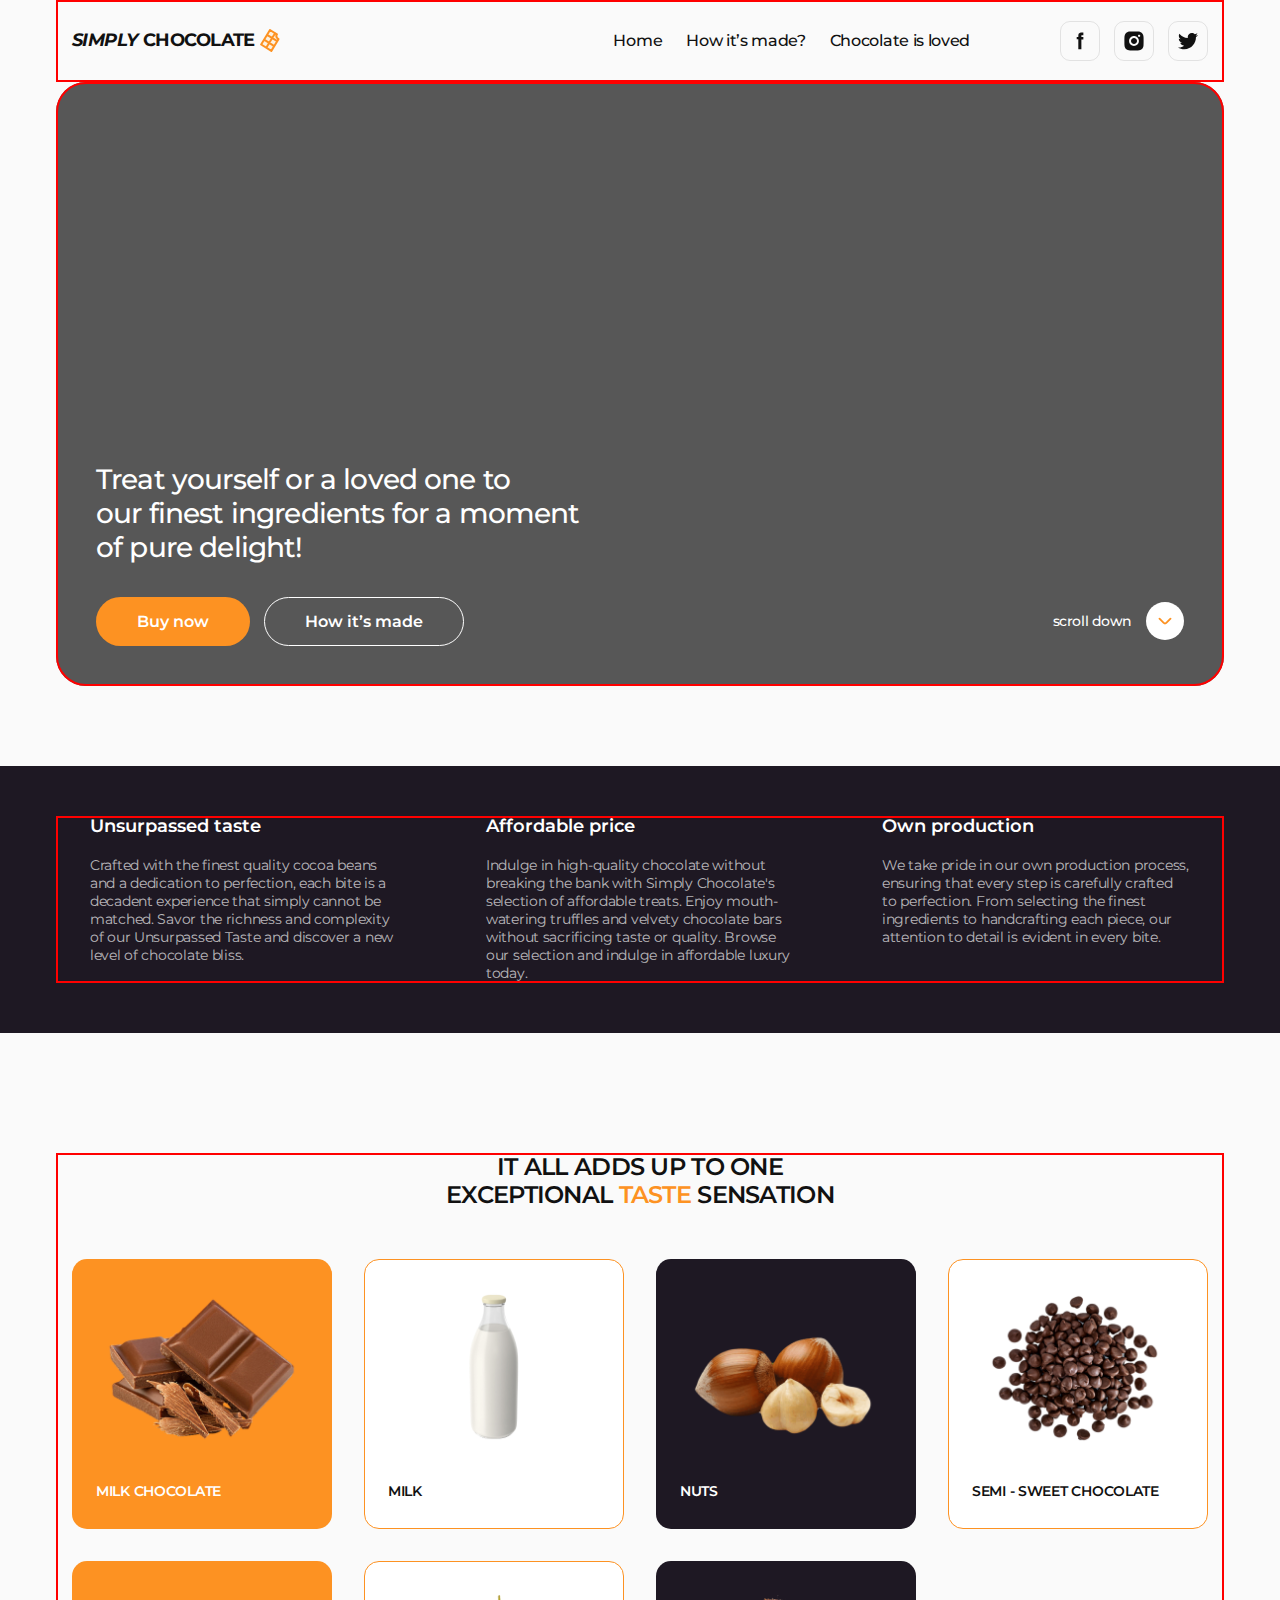
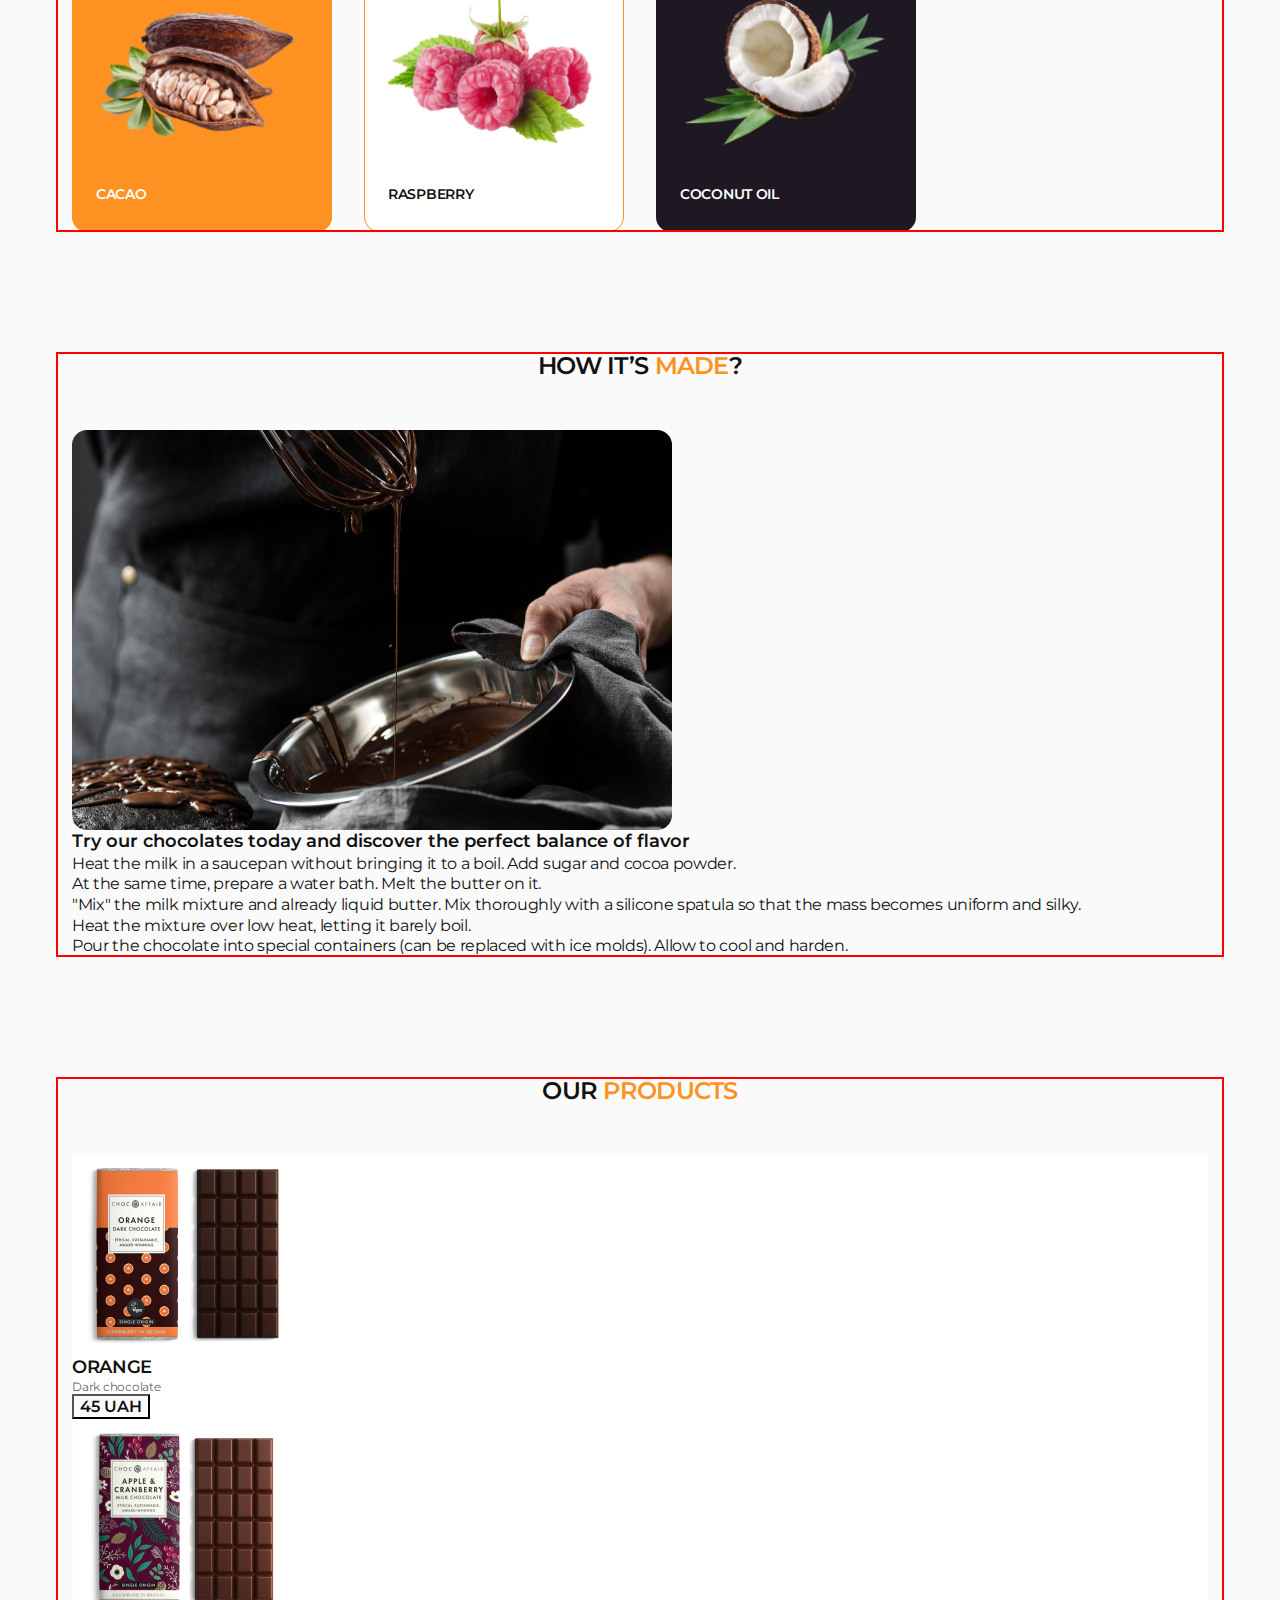
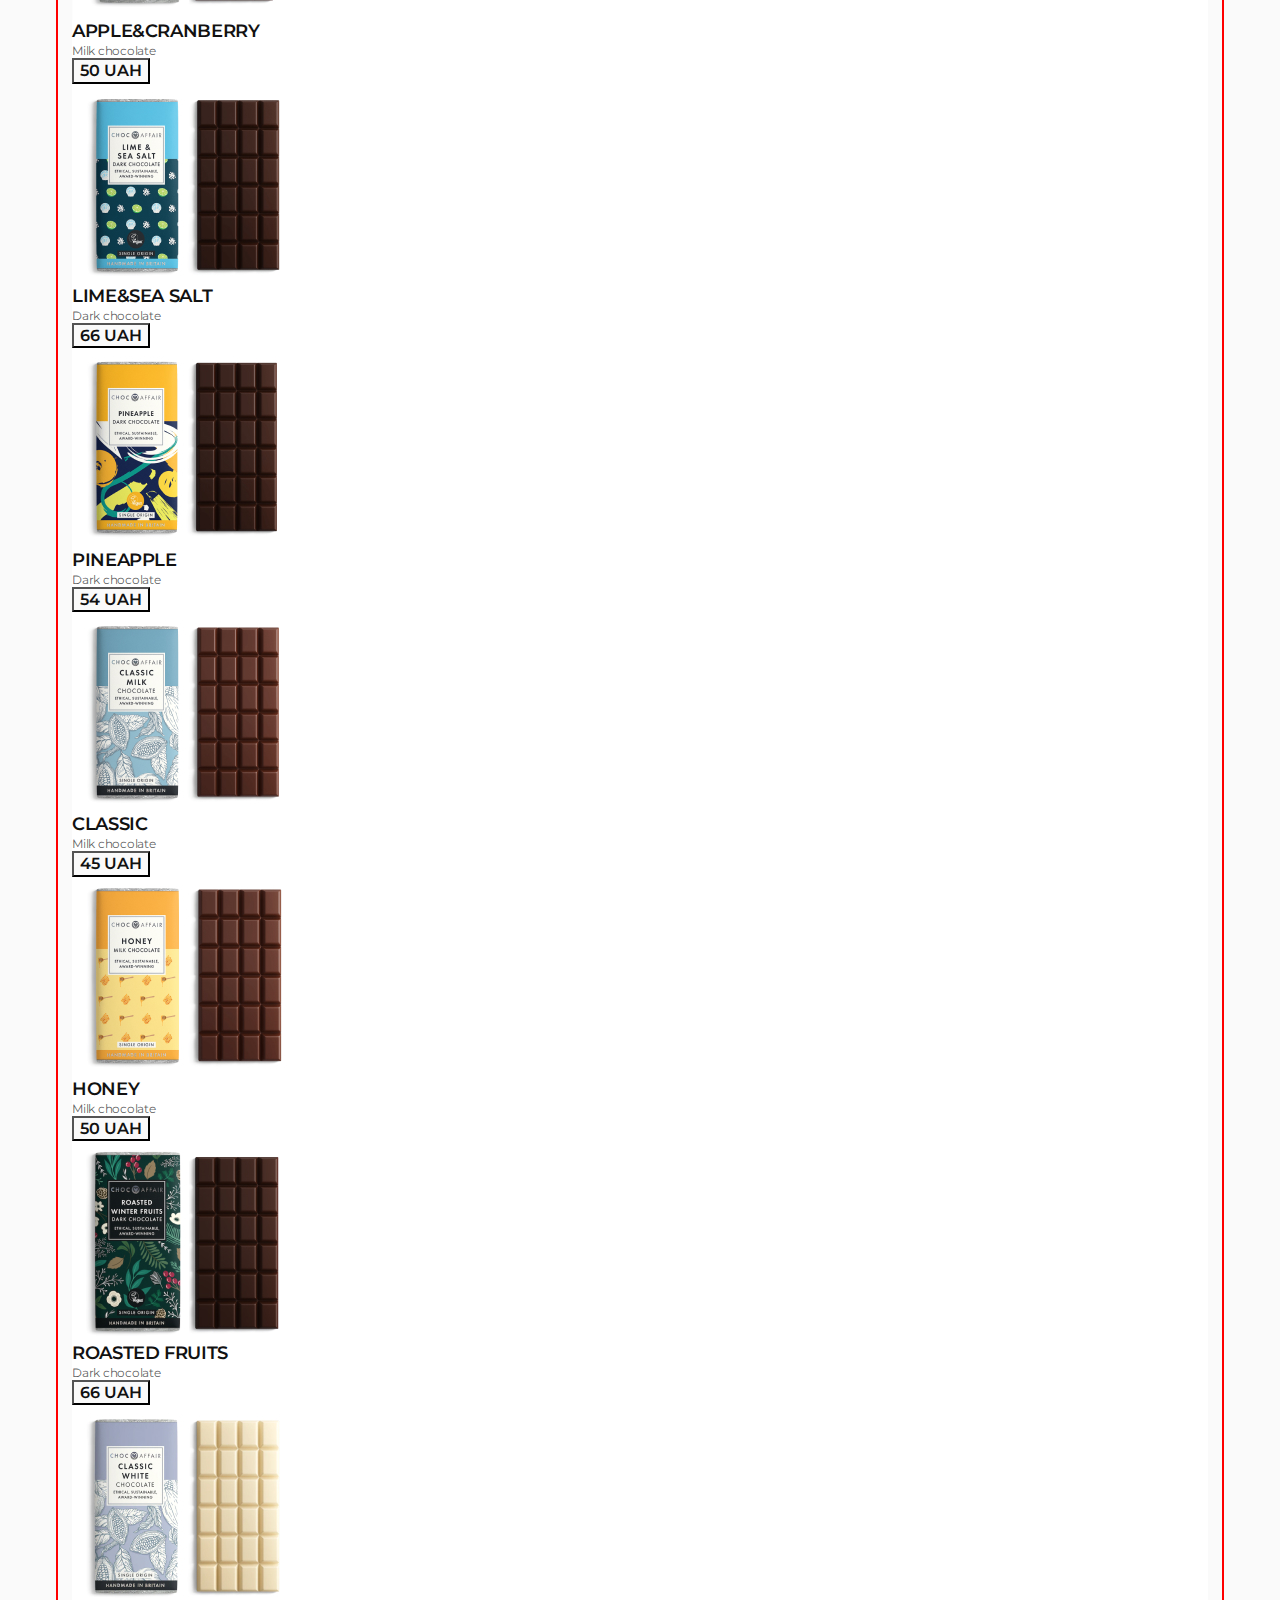
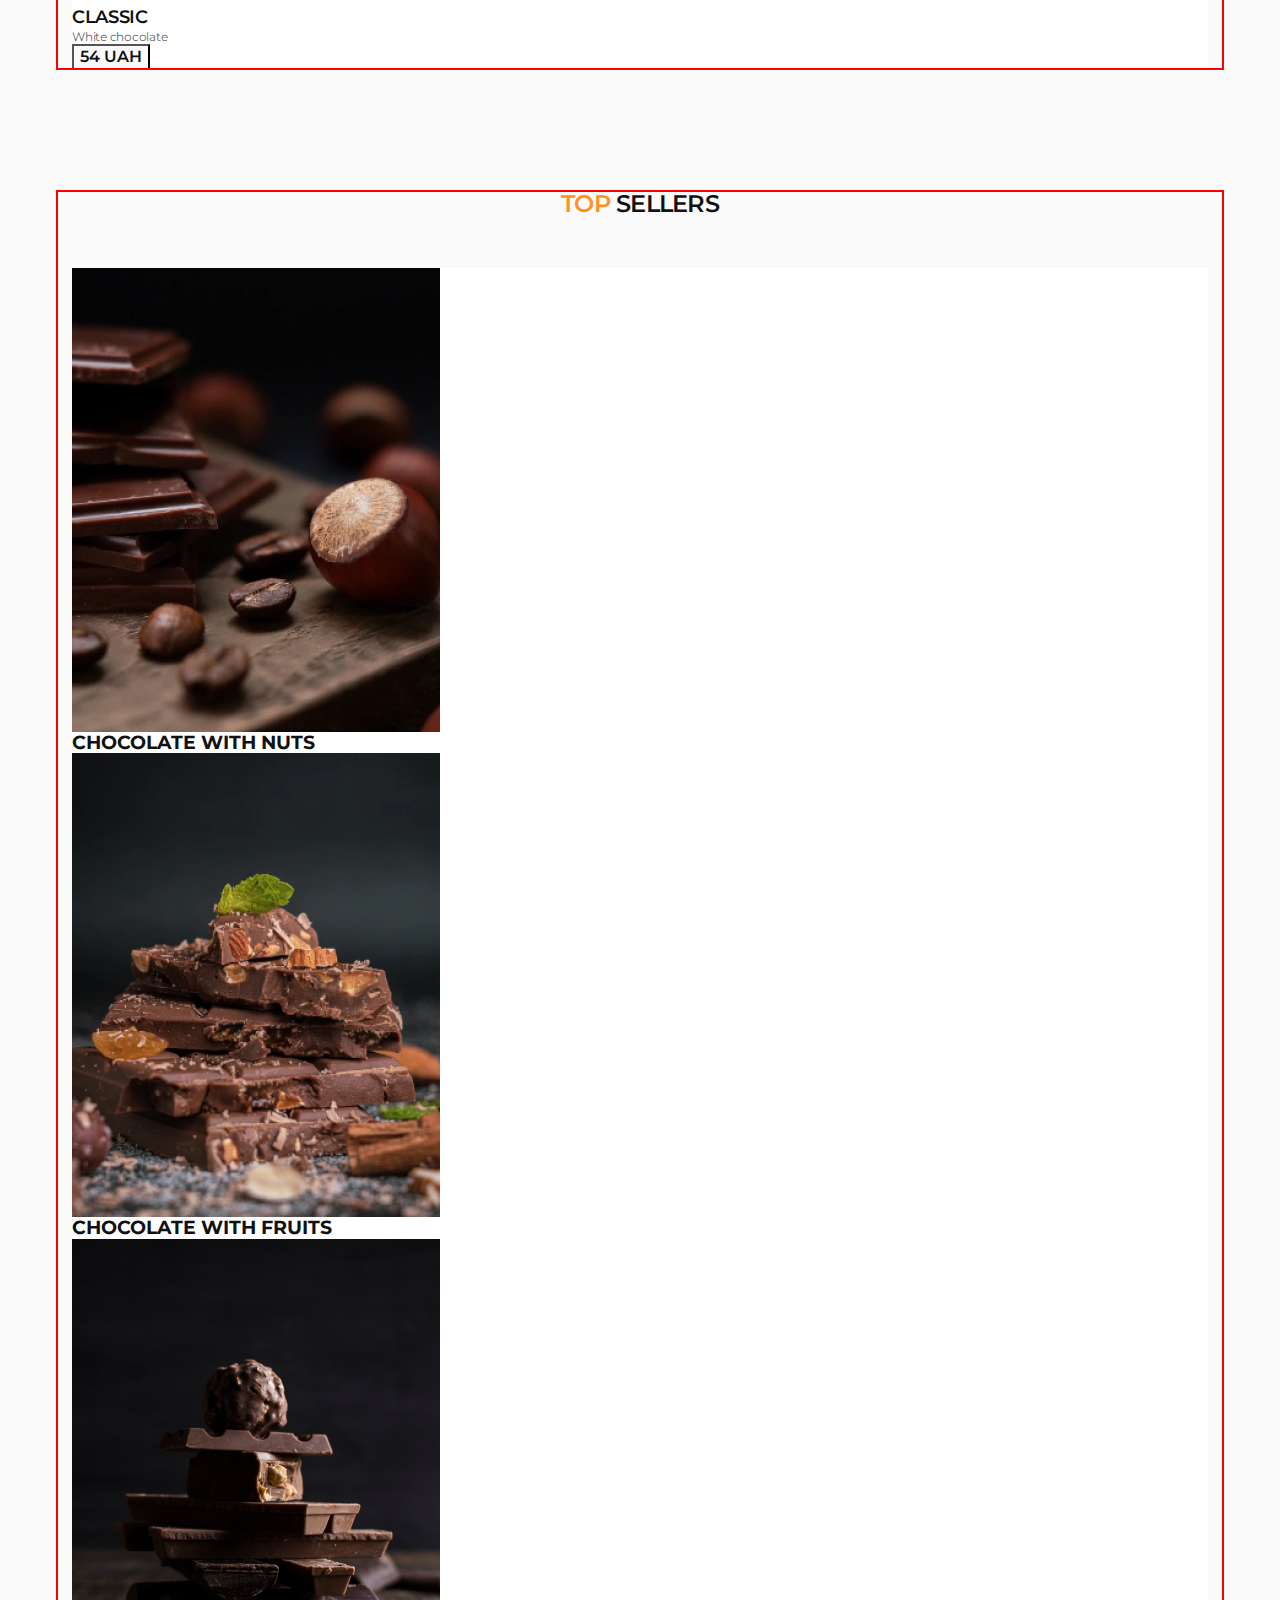
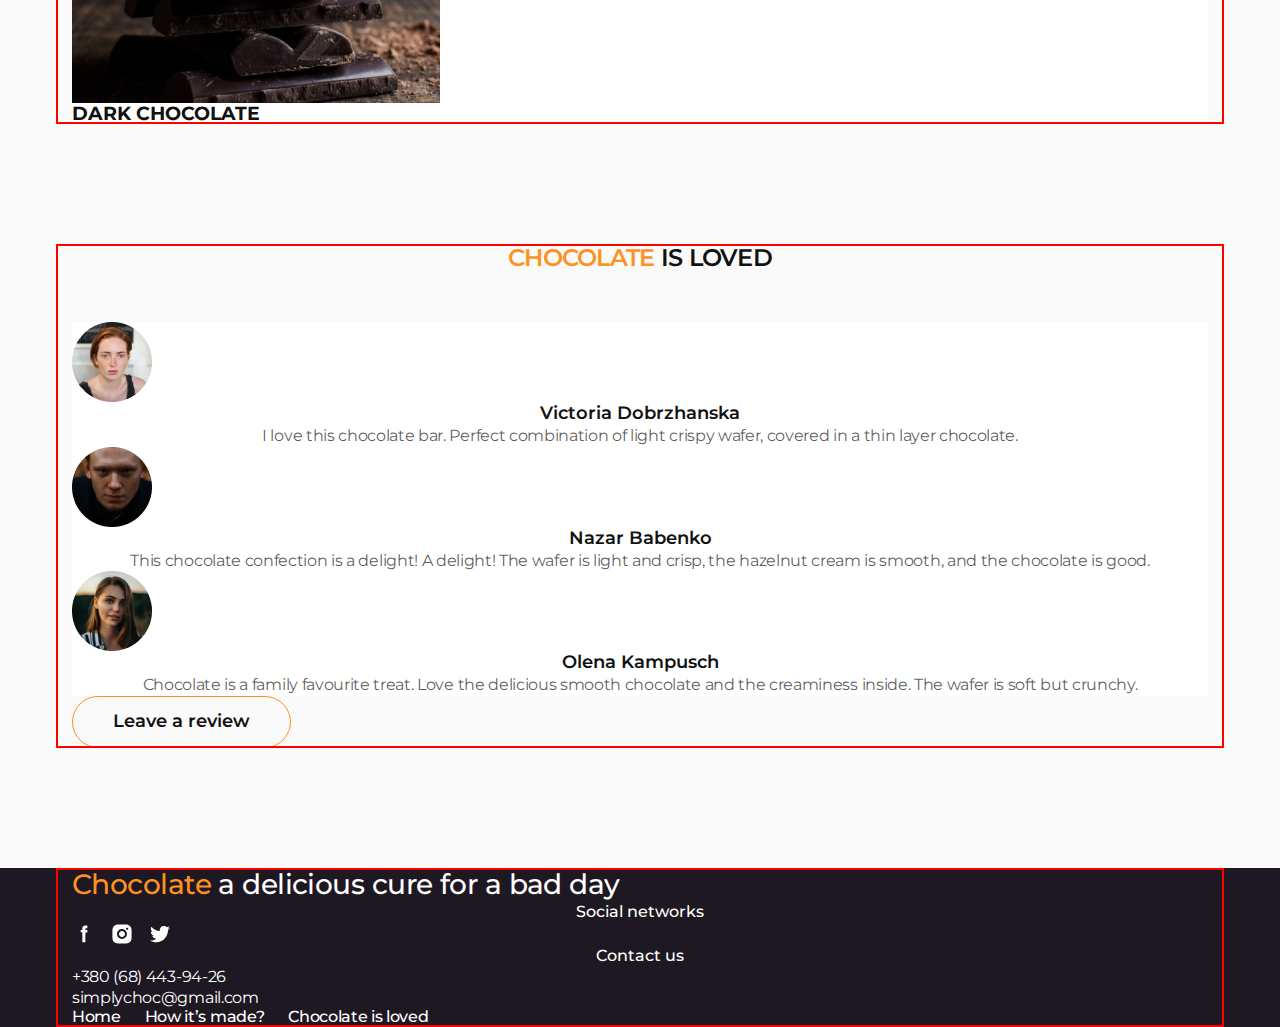
==== commit 0ab3f07a: "add module 03 lesson 02" ====
--- a/index.html
+++ b/index.html
@@ -14,568 +14,582 @@
       rel="stylesheet"
       href="https://fonts.googleapis.com/css2?family=Montserrat:ital,wght@0,100..900;1,100..900&display=swap"
     />
+    <!-- Normalize CSS -->
+    <link
+      rel="stylesheet"
+      href="https://cdn.jsdelivr.net/npm/modern-normalize@2.0.0/modern-normalize.min.css"
+    />
     <!-- Custom styles -->
     <link rel="stylesheet" href="./css/styles.css" />
-    <!-- Critical CSS -->
-    <!-- <style>
-      body {
-        color: lightgreen;
-        background-color: teal;
-      }
-      a {
-        color: white;
-      }
-    </style> -->
   </head>
-  <body class="page" id="page">
+  <body class="page">
     <!-- #region Header -->
     <header class="header" id="home">
-      <nav class="header-nav">
-        <a class="logo" href="">
-          <span class="logo-accent">SIMPLY</span> CHOCOLATE
-          <img
-            class="logo-icon"
-            src="./images/chocolate.svg"
-            alt="Site logo"
-            width="24"
-            height="24"
-          />
-        </a>
-
-        <ul class="header-menu menu">
-          <li class="menu-item">
-            <a class="menu-link" href="#home">Home</a>
-          </li>
-          <li class="menu-item">
-            <a class="menu-link" href="#made">How it’s made?</a>
-          </li>
-          <li class="menu-item">
-            <a class="menu-link" href="#reviews">Chocolate is loved</a>
-          </li>
-        </ul>
-      </nav>
-
-      <ul class="header-socials socials">
-        <li class="header-item">
-          <a
-            class="header-link"
-            href="https://facebook.com"
-            target="_blank"
-            rel="noopener noreferrer"
-          >
+      <div class="container">
+        <nav class="header-nav">
+          <a class="logo" href="">
+            <span class="logo-accent">SIMPLY</span> CHOCOLATE
             <img
-              class="header-icon"
-              src="./images/icons/facebook.svg"
-              alt="Facebook icon"
-              width="40"
-              height="40"
+              class="logo-icon"
+              src="./images/chocolate.svg"
+              alt="Site logo"
+              width="24"
+              height="24"
             />
           </a>
-        </li>
-        <li class="header-item">
-          <a
-            class="header-link"
-            href="https://instagram.com"
-            target="_blank"
-            rel="noopener noreferrer"
-          >
-            <img
-              class="header-icon"
-              src="./images/icons/instagram.svg"
-              alt="Instagram icon"
-              width="40"
-              height="40"
-            />
-          </a>
-        </li>
-        <li class="header-item">
-          <a
-            class="header-link"
-            href="https://twitter.com"
-            target="_blank"
-            rel="noopener noreferrer"
-          >
-            <img
-              class="header-icon"
-              src="./images/icons/twitter.svg"
-              alt="Twitter icon"
-              width="40"
-              height="40"
-            />
-          </a>
-        </li>
-      </ul>
+          <ul class="header-menu menu">
+            <li class="menu-item">
+              <a class="menu-link" href="#home">Home</a>
+            </li>
+            <li class="menu-item">
+              <a class="menu-link" href="#made">How it’s made?</a>
+            </li>
+            <li class="menu-item">
+              <a class="menu-link" href="#reviews">Chocolate is loved</a>
+            </li>
+          </ul>
+        </nav>
+        <ul class="header-socials socials">
+          <li class="header-item">
+            <a
+              class="header-link"
+              href="https://facebook.com"
+              target="_blank"
+              rel="noopener noreferrer"
+            >
+              <img
+                class="header-icon"
+                src="./images/icons/facebook.svg"
+                alt="Facebook icon"
+                width="40"
+                height="40"
+              />
+            </a>
+          </li>
+          <li class="header-item">
+            <a
+              class="header-link"
+              href="https://instagram.com"
+              target="_blank"
+              rel="noopener noreferrer"
+            >
+              <img
+                class="header-icon"
+                src="./images/icons/instagram.svg"
+                alt="Instagram icon"
+                width="40"
+                height="40"
+              />
+            </a>
+          </li>
+          <li class="header-item">
+            <a
+              class="header-link"
+              href="https://twitter.com"
+              target="_blank"
+              rel="noopener noreferrer"
+            >
+              <img
+                class="header-icon"
+                src="./images/icons/twitter.svg"
+                alt="Twitter icon"
+                width="40"
+                height="40"
+              />
+            </a>
+          </li>
+        </ul>
+      </div>
     </header>
     <!-- #endregion Header -->
     <main>
       <!-- #region Hero -->
       <section class="hero">
-        <h1 class="hero-title">
-          Treat yourself or a loved one to our finest ingredients for a moment
-          of pure delight!
-        </h1>
-
-        <ul class="hero-list">
-          <li class="hero-item">
-            <button class="btn btn-accent" type="button">Buy now</button>
-          </li>
-          <li class="hero-item">
-            <button class="btn btn-light" type="button">How it’s made</button>
-          </li>
-        </ul>
-        <a class="hero-link" href="#benefits">
-          scroll down
-          <img
-            class="hero-link-icon"
-            src="./images/icons/scroll-down.svg"
-            alt="Scroll down icon"
-            width="38"
-            height="38"
-          />
-        </a>
+        <div class="container">
+          <h1 class="hero-title">
+            Treat yourself or a loved one to our&nbsp;finest ingredients for a
+            moment of pure delight!
+          </h1>
+          <div class="hero-wrapper">
+            <ul class="hero-list">
+              <li class="hero-item">
+                <button class="btn btn-accent" type="button">Buy now</button>
+              </li>
+              <li class="hero-item">
+                <button class="btn btn-light" type="button">
+                  How it’s made
+                </button>
+              </li>
+            </ul>
+            <a class="hero-link" href="#benefits">
+              scroll down
+              <img
+                class="hero-link-icon"
+                src="./images/icons/scroll-down.svg"
+                alt="Scroll down icon"
+                width="38"
+                height="38"
+              />
+            </a>
+          </div>
+        </div>
       </section>
       <!-- #endregion Hero -->
 
       <!-- #region Benefits -->
       <section class="benefits" id="benefits">
-        <h2 hidden class="benefits-title">Benefits</h2>
-        <ul class="benefits-list">
-          <li class="benefits-item">
-            <h3 class="benefits-caption">Unsurpassed taste</h3>
-            <p class="benefits-desc">
-              Crafted with the finest quality cocoa beans and a dedication to
-              perfection, each bite is a decadent experience that simply cannot
-              be matched. Savor the richness and complexity of our Unsurpassed
-              Taste and discover a new level of chocolate bliss.
-            </p>
-          </li>
-          <li class="benefits-item">
-            <h3 class="benefits-caption">Affordable price</h3>
-            <p class="benefits-desc">
-              Indulge in high-quality chocolate without breaking the bank with
-              Simply Chocolate's selection of affordable treats. Enjoy
-              mouth-watering truffles and velvety chocolate bars without
-              sacrificing taste or quality. Browse our selection and indulge in
-              affordable luxury today.
-            </p>
-          </li>
-          <li class="benefits-item">
-            <h3 class="benefits-caption">Own production</h3>
-            <p class="benefits-desc">
-              We take pride in our own production process, ensuring that every
-              step is carefully crafted to perfection. From selecting the finest
-              ingredients to handcrafting each piece, our attention to detail is
-              evident in every bite.
-            </p>
-          </li>
-        </ul>
+        <div class="container">
+          <h2 class="benefits-title visually-hidden">Benefits</h2>
+          <ul class="benefits-list">
+            <li class="benefits-item">
+              <h3 class="benefits-caption">Unsurpassed taste</h3>
+              <p class="benefits-desc">
+                Crafted with the finest quality cocoa beans and a dedication to
+                perfection, each bite is a decadent experience that simply
+                cannot be matched. Savor the richness and complexity of our
+                Unsurpassed Taste and discover a new level of chocolate bliss.
+              </p>
+            </li>
+            <li class="benefits-item">
+              <h3 class="benefits-caption">Affordable price</h3>
+              <p class="benefits-desc">
+                Indulge in high-quality chocolate without breaking the bank with
+                Simply Chocolate's selection of affordable treats. Enjoy
+                mouth-watering truffles and velvety chocolate bars without
+                sacrificing taste or quality. Browse our selection and indulge
+                in affordable luxury today.
+              </p>
+            </li>
+            <li class="benefits-item">
+              <h3 class="benefits-caption">Own production</h3>
+              <p class="benefits-desc">
+                We take pride in our own production process, ensuring that every
+                step is carefully crafted to perfection. From selecting the
+                finest ingredients to handcrafting each piece, our attention to
+                detail is evident in every bite.
+              </p>
+            </li>
+          </ul>
+        </div>
       </section>
       <!-- #endregion  -->
 
       <!-- #region Ingridients -->
-      <section class="ingridients">
-        <h2 class="ingridients-title">
-          It all adds up to one exceptional
-          <span class="accent">taste</span> sensation
-        </h2>
-        <ul class="ingridients-list">
-          <li class="ingridients-item">
-            <img
-              class="ingridients-ill"
-              src="./images/ingridients/img-1.png"
-              alt="Milk chocolate"
-              width="214"
-              height="160"
-            />
-            <h3 class="ingridients-caption">MILK CHOCOLATE</h3>
-          </li>
-          <li class="ingridients-item">
-            <img
-              class="ingridients-ill"
-              src="./images/ingridients/img-2.png"
-              alt="Milk"
-              width="214"
-              height="160"
-            />
-            <h3 class="ingridients-caption">MILK</h3>
-          </li>
-          <li class="ingridients-item">
-            <img
-              class="ingridients-ill"
-              src="./images/ingridients/img-3.png"
-              alt="Nuts"
-              width="214"
-              height="160"
-            />
-            <h3 class="ingridients-caption">NUTS</h3>
-          </li>
-          <li class="ingridients-item">
-            <img
-              class="ingridients-ill"
-              src="./images/ingridients/img-4.png"
-              alt="Semi-sweet chocolate"
-              width="214"
-              height="160"
-            />
-            <h3 class="ingridients-caption">SEMI - SWEET CHOCOLATE</h3>
-          </li>
-          <li class="ingridients-item">
-            <img
-              class="ingridients-ill"
-              src="./images/ingridients/img-5.png"
-              alt="Cacao"
-              width="214"
-              height="160"
-            />
-            <h3 class="ingridients-caption">CACAO</h3>
-          </li>
-          <li class="ingridients-item">
-            <img
-              class="ingridients-ill"
-              src="./images/ingridients/img-6.png"
-              alt="Raspberry"
-              width="214"
-              height="160"
-            />
-            <h3 class="ingridients-caption">RASPBERRY</h3>
-          </li>
-          <li class="ingridients-item">
-            <img
-              class="ingridients-ill"
-              src="./images/ingridients/img-7.png"
-              alt="Coconut oil"
-              width="214"
-              height="160"
-            />
-            <h3 class="ingridients-caption">COCONUT OIL</h3>
-          </li>
-        </ul>
+      <section class="ingridients section">
+        <div class="container">
+          <h2 class="ingridients-title">
+            It all adds up to one exceptional
+            <span class="accent">taste</span> sensation
+          </h2>
+          <ul class="ingridients-list">
+            <li class="ingridients-item">
+              <img
+                class="ingridients-ill"
+                src="./images/ingridients/img-1.png"
+                alt="Milk chocolate"
+                width="214"
+                height="160"
+              />
+              <h3 class="ingridients-caption">MILK CHOCOLATE</h3>
+            </li>
+            <li class="ingridients-item">
+              <img
+                class="ingridients-ill"
+                src="./images/ingridients/img-2.png"
+                alt="Milk"
+                width="214"
+                height="160"
+              />
+              <h3 class="ingridients-caption">MILK</h3>
+            </li>
+            <li class="ingridients-item">
+              <img
+                class="ingridients-ill"
+                src="./images/ingridients/img-3.png"
+                alt="Nuts"
+                width="214"
+                height="160"
+              />
+              <h3 class="ingridients-caption">NUTS</h3>
+            </li>
+            <li class="ingridients-item">
+              <img
+                class="ingridients-ill"
+                src="./images/ingridients/img-4.png"
+                alt="Semi-sweet chocolate"
+                width="214"
+                height="160"
+              />
+              <h3 class="ingridients-caption">SEMI - SWEET CHOCOLATE</h3>
+            </li>
+            <li class="ingridients-item">
+              <img
+                class="ingridients-ill"
+                src="./images/ingridients/img-5.png"
+                alt="Cacao"
+                width="214"
+                height="160"
+              />
+              <h3 class="ingridients-caption">CACAO</h3>
+            </li>
+            <li class="ingridients-item">
+              <img
+                class="ingridients-ill"
+                src="./images/ingridients/img-6.png"
+                alt="Raspberry"
+                width="214"
+                height="160"
+              />
+              <h3 class="ingridients-caption">RASPBERRY</h3>
+            </li>
+            <li class="ingridients-item">
+              <img
+                class="ingridients-ill"
+                src="./images/ingridients/img-7.png"
+                alt="Coconut oil"
+                width="214"
+                height="160"
+              />
+              <h3 class="ingridients-caption">COCONUT OIL</h3>
+            </li>
+          </ul>
+        </div>
       </section>
       <!-- #endregion  -->
 
       <!-- #region Made -->
-      <section class="made" id="made">
-        <h2 class="made-title">How it’s <span class="accent">made</span>?</h2>
-        <img
-          class="made-pic"
-          src="./images/made/image.png"
-          alt="Pastry chef preparing chocolate cake"
-          width="600"
-          height="400"
-        />
-        <h3 class="made-subtitle">
-          Try our chocolates today and discover the perfect balance of flavor
-        </h3>
-        <ol class="made-list">
-          <li class="made-item">
-            Heat the milk in a saucepan without bringing it to a boil. Add sugar
-            and cocoa powder.
-          </li>
-          <li class="made-item">
-            At the same time, prepare a water bath. Melt the butter on it.
-          </li>
-          <li class="made-item">
-            "Mix" the milk mixture and already liquid butter. Mix thoroughly
-            with a silicone spatula so that the mass becomes uniform and silky.
-          </li>
-          <li class="made-item">
-            Heat the mixture over low heat, letting it barely boil.
-          </li>
-          <li class="made-item">
-            Pour the chocolate into special containers (can be replaced with ice
-            molds). Allow to cool and harden.
-          </li>
-        </ol>
+      <section class="made section" id="made">
+        <div class="container">
+          <h2 class="made-title">How it’s <span class="accent">made</span>?</h2>
+          <img
+            class="made-pic"
+            src="./images/made/image.png"
+            alt="Pastry chef preparing chocolate cake"
+            width="600"
+            height="400"
+          />
+          <h3 class="made-subtitle">
+            Try our chocolates today and discover the perfect balance of flavor
+          </h3>
+          <ol class="made-list">
+            <li class="made-item">
+              Heat the milk in a saucepan without bringing it to a boil. Add
+              sugar and cocoa powder.
+            </li>
+            <li class="made-item">
+              At the same time, prepare a water bath. Melt the butter on it.
+            </li>
+            <li class="made-item">
+              "Mix" the milk mixture and already liquid butter. Mix thoroughly
+              with a silicone spatula so that the mass becomes uniform and
+              silky.
+            </li>
+            <li class="made-item">
+              Heat the mixture over low heat, letting it barely boil.
+            </li>
+            <li class="made-item">
+              Pour the chocolate into special containers (can be replaced with
+              ice molds). Allow to cool and harden.
+            </li>
+          </ol>
+        </div>
       </section>
       <!-- #endregion  -->
 
       <!-- #region Products -->
-      <section class="products">
-        <h2 class="products-title">Our <span class="accent">products</span></h2>
-        <ul class="products-list">
-          <li class="products-item">
-            <img
-              class="products-ill"
-              src="./images/products/img-1.jpg"
-              alt="Dark chocolate with Orange"
-              width="230"
-              height="201"
-            />
-            <h3 class="products-heading">Orange</h3>
-            <p class="products-category">Dark chocolate</p>
-            <button class="products-price" type="button">45 UAH</button>
-          </li>
-          <li class="products-item">
-            <img
-              class="products-ill"
-              src="./images/products/img-2.jpg"
-              alt="Milk chocolate with Apple & Cranberry"
-              width="230"
-              height="201"
-            />
-            <h3 class="products-heading">Apple&Cranberry</h3>
-            <p class="products-category">Milk chocolate</p>
-            <button class="products-price" type="button">50 UAH</button>
-          </li>
-          <li class="products-item">
-            <img
-              class="products-ill"
-              src="./images/products/img-3.jpg"
-              alt="Dark chocolate with Lime&Sea salt"
-              width="230"
-              height="201"
-            />
-            <h3 class="products-heading">Lime&Sea salt</h3>
-            <p class="products-category">Dark chocolate</p>
-            <button class="products-price" type="button">66 UAH</button>
-          </li>
-          <li class="products-item">
-            <img
-              class="products-ill"
-              src="./images/products/img-4.jpg"
-              alt="Dark chocolate with Pineapple"
-              width="230"
-              height="201"
-            />
-            <h3 class="products-heading">Pineapple</h3>
-            <p class="products-category">Dark chocolate</p>
-            <button class="products-price" type="button">54 UAH</button>
-          </li>
-          <li class="products-item">
-            <img
-              class="products-ill"
-              src="./images/products/img-5.jpg"
-              alt="Milk chocolate Classic"
-              width="230"
-              height="201"
-            />
-            <h3 class="products-heading">Classic</h3>
-            <p class="products-category">Milk chocolate</p>
-            <button class="products-price" type="button">45 UAH</button>
-          </li>
-          <li class="products-item">
-            <img
-              class="products-ill"
-              src="./images/products/img-6.jpg"
-              alt="Milk chocolate with Honey"
-              width="230"
-              height="201"
-            />
-            <h3 class="products-heading">Honey</h3>
-            <p class="products-category">Milk chocolate</p>
-            <button class="products-price" type="button">50 UAH</button>
-          </li>
-          <li class="products-item">
-            <img
-              class="products-ill"
-              src="./images/products/img-7.jpg"
-              alt="Dark chocolate with Roasted fruits"
-              width="230"
-              height="201"
-            />
-            <h3 class="products-heading">Roasted fruits</h3>
-            <p class="products-category">Dark chocolate</p>
-            <button class="products-price" type="button">66 UAH</button>
-          </li>
-          <li class="products-item">
-            <img
-              class="products-ill"
-              src="./images/products/img-8.jpg"
-              alt="White chocolate Classic"
-              width="230"
-              height="201"
-            />
-            <h3 class="products-heading">Classic</h3>
-            <p class="products-category">White chocolate</p>
-            <button class="products-price" type="button">54 UAH</button>
-          </li>
-        </ul>
+      <section class="products section">
+        <div class="container">
+          <h2 class="products-title">
+            Our <span class="accent">products</span>
+          </h2>
+          <ul class="products-list">
+            <li class="products-item">
+              <img
+                class="products-ill"
+                src="./images/products/img-1.jpg"
+                alt="Dark chocolate with Orange"
+                width="230"
+                height="201"
+              />
+              <h3 class="products-heading">Orange</h3>
+              <p class="products-category">Dark chocolate</p>
+              <button class="products-price" type="button">45 UAH</button>
+            </li>
+            <li class="products-item">
+              <img
+                class="products-ill"
+                src="./images/products/img-2.jpg"
+                alt="Milk chocolate with Apple & Cranberry"
+                width="230"
+                height="201"
+              />
+              <h3 class="products-heading">Apple&Cranberry</h3>
+              <p class="products-category">Milk chocolate</p>
+              <button class="products-price" type="button">50 UAH</button>
+            </li>
+            <li class="products-item">
+              <img
+                class="products-ill"
+                src="./images/products/img-3.jpg"
+                alt="Dark chocolate with Lime&Sea salt"
+                width="230"
+                height="201"
+              />
+              <h3 class="products-heading">Lime&Sea salt</h3>
+              <p class="products-category">Dark chocolate</p>
+              <button class="products-price" type="button">66 UAH</button>
+            </li>
+            <li class="products-item">
+              <img
+                class="products-ill"
+                src="./images/products/img-4.jpg"
+                alt="Dark chocolate with Pineapple"
+                width="230"
+                height="201"
+              />
+              <h3 class="products-heading">Pineapple</h3>
+              <p class="products-category">Dark chocolate</p>
+              <button class="products-price" type="button">54 UAH</button>
+            </li>
+            <li class="products-item">
+              <img
+                class="products-ill"
+                src="./images/products/img-5.jpg"
+                alt="Milk chocolate Classic"
+                width="230"
+                height="201"
+              />
+              <h3 class="products-heading">Classic</h3>
+              <p class="products-category">Milk chocolate</p>
+              <button class="products-price" type="button">45 UAH</button>
+            </li>
+            <li class="products-item">
+              <img
+                class="products-ill"
+                src="./images/products/img-6.jpg"
+                alt="Milk chocolate with Honey"
+                width="230"
+                height="201"
+              />
+              <h3 class="products-heading">Honey</h3>
+              <p class="products-category">Milk chocolate</p>
+              <button class="products-price" type="button">50 UAH</button>
+            </li>
+            <li class="products-item">
+              <img
+                class="products-ill"
+                src="./images/products/img-7.jpg"
+                alt="Dark chocolate with Roasted fruits"
+                width="230"
+                height="201"
+              />
+              <h3 class="products-heading">Roasted fruits</h3>
+              <p class="products-category">Dark chocolate</p>
+              <button class="products-price" type="button">66 UAH</button>
+            </li>
+            <li class="products-item">
+              <img
+                class="products-ill"
+                src="./images/products/img-8.jpg"
+                alt="White chocolate Classic"
+                width="230"
+                height="201"
+              />
+              <h3 class="products-heading">Classic</h3>
+              <p class="products-category">White chocolate</p>
+              <button class="products-price" type="button">54 UAH</button>
+            </li>
+          </ul>
+        </div>
       </section>
       <!-- #endregion  -->
 
       <!-- #region Bestsellers -->
-      <section class="bestsellers">
-        <h2 class="bestsellers-title">
-          <span class="accent">Top</span> sellers
-        </h2>
-        <ul class="bestsellers-list">
-          <li class="bestsellers-item">
-            <img
-              class="bestsellers-ill"
-              src="./images/bestsellers/img-1.jpg"
-              alt="Chocolate with nuts"
-              width="368"
-              height="464"
-            />
-            <h3>CHOCOLATE WITH NUTS</h3>
-          </li>
-          <li class="bestsellers-item">
-            <img
-              class="bestsellers-ill"
-              src="./images/bestsellers/img-2.jpg"
-              alt="Chocolate with fruits"
-              width="368"
-              height="464"
-            />
-            <h3>CHOCOLATE WITH FRUITS</h3>
-          </li>
-          <li class="bestsellers-item">
-            <img
-              class="bestsellers-ill"
-              src="./images/bestsellers/img-3.jpg"
-              alt="Dark chocolate"
-              width="368"
-              height="464"
-            />
-            <h3>DARK CHOCOLATE</h3>
-          </li>
-        </ul>
+      <section class="bestsellers section">
+        <div class="container">
+          <h2 class="bestsellers-title">
+            <span class="accent">Top</span> sellers
+          </h2>
+          <ul class="bestsellers-list">
+            <li class="bestsellers-item">
+              <img
+                class="bestsellers-ill"
+                src="./images/bestsellers/img-1.jpg"
+                alt="Chocolate with nuts"
+                width="368"
+                height="464"
+              />
+              <h3>CHOCOLATE WITH NUTS</h3>
+            </li>
+            <li class="bestsellers-item">
+              <img
+                class="bestsellers-ill"
+                src="./images/bestsellers/img-2.jpg"
+                alt="Chocolate with fruits"
+                width="368"
+                height="464"
+              />
+              <h3>CHOCOLATE WITH FRUITS</h3>
+            </li>
+            <li class="bestsellers-item">
+              <img
+                class="bestsellers-ill"
+                src="./images/bestsellers/img-3.jpg"
+                alt="Dark chocolate"
+                width="368"
+                height="464"
+              />
+              <h3>DARK CHOCOLATE</h3>
+            </li>
+          </ul>
+        </div>
       </section>
       <!-- #endregion -->
 
       <!-- #region Reviews -->
-      <section class="reviews" id="reviews">
-        <h2 class="reviews-title">
-          <span class="accent">Chocolate</span> is loved
-        </h2>
-        <ul class="reviews-list">
-          <li class="reviews-item">
-            <img
-              class="reviews-avatar"
-              src="./images/reviews/img-1.png"
-              alt="Victoria Dobrzhanska"
-              width="80"
-              height="80"
-            />
-            <h3 class="reviews-author">Victoria Dobrzhanska</h3>
-            <p class="reviews-text">
-              I love this chocolate bar. Perfect combination of light crispy
-              wafer, covered in a thin layer chocolate.
-            </p>
-          </li>
-          <li class="reviews-item">
-            <img
-              class="reviews-avatar"
-              src="./images/reviews/img-2.png"
-              alt="Nazar Babenko"
-              width="80"
-              height="80"
-            />
-            <h3 class="reviews-author">Nazar Babenko</h3>
-            <p class="reviews-text">
-              This chocolate confection is a delight! A delight! The wafer is
-              light and crisp, the hazelnut cream is smooth, and the chocolate
-              is good.
-            </p>
-          </li>
-          <li class="reviews-item">
-            <img
-              class="reviews-avatar"
-              src="./images/reviews/img-3.png"
-              alt="Olena Kampusch"
-              width="80"
-              height="80"
-            />
-            <h3 class="reviews-author">Olena Kampusch</h3>
-            <p class="reviews-text">
-              Chocolate is a family favourite treat. Love the delicious smooth
-              chocolate and the creaminess inside. The wafer is soft but
-              crunchy.
-            </p>
-          </li>
-        </ul>
-        <button class="btn btn-dark" type="button">Leave a review</button>
+      <section class="reviews section" id="reviews">
+        <div class="container">
+          <h2 class="reviews-title">
+            <span class="accent">Chocolate</span> is loved
+          </h2>
+          <ul class="reviews-list">
+            <li class="reviews-item">
+              <img
+                class="reviews-avatar"
+                src="./images/reviews/img-1.png"
+                alt="Victoria Dobrzhanska"
+                width="80"
+                height="80"
+              />
+              <h3 class="reviews-author">Victoria Dobrzhanska</h3>
+              <p class="reviews-text">
+                I love this chocolate bar. Perfect combination of light crispy
+                wafer, covered in a thin layer chocolate.
+              </p>
+            </li>
+            <li class="reviews-item">
+              <img
+                class="reviews-avatar"
+                src="./images/reviews/img-2.png"
+                alt="Nazar Babenko"
+                width="80"
+                height="80"
+              />
+              <h3 class="reviews-author">Nazar Babenko</h3>
+              <p class="reviews-text">
+                This chocolate confection is a delight! A delight! The wafer is
+                light and crisp, the hazelnut cream is smooth, and the chocolate
+                is good.
+              </p>
+            </li>
+            <li class="reviews-item">
+              <img
+                class="reviews-avatar"
+                src="./images/reviews/img-3.png"
+                alt="Olena Kampusch"
+                width="80"
+                height="80"
+              />
+              <h3 class="reviews-author">Olena Kampusch</h3>
+              <p class="reviews-text">
+                Chocolate is a family favourite treat. Love the delicious smooth
+                chocolate and the creaminess inside. The wafer is soft but
+                crunchy.
+              </p>
+            </li>
+          </ul>
+          <button class="btn btn-dark" type="button">Leave a review</button>
+        </div>
       </section>
       <!-- #endregion -->
     </main>
     <!-- #region Footer -->
     <footer class="footer">
-      <p class="footer-slogan">
-        <span class="accent">Chocolate</span> a delicious cure for a bad day
-      </p>
-
-      <p class="footer-caption">Social networks</p>
-      <ul class="footer-socials socials">
-        <li class="socials-item">
-          <a
-            class="socials-link"
-            href="https://facebook.com"
-            target="_blank"
-            rel="noopener noreferrer"
-            aria-label="Facebook site"
-          >
-            <img
-              class="socials-icon"
-              src="./images/icons/icon-facebook.svg"
-              alt="Facebook icon"
-              width="24"
-              height="24"
-            />
-          </a>
-        </li>
-        <li class="socials-item">
-          <a
-            class="socials-link"
-            href="https://instagram.com"
-            target="_blank"
-            rel="noopener noreferrer"
-            aria-label="Instagram site"
-          >
-            <img
-              class="socials-icon"
-              src="./images/icons/icon-instagram.svg"
-              alt="Instagram icon"
-              width="24"
-              height="24"
-            />
-          </a>
-        </li>
-        <li class="socials-item">
-          <a
-            class="socials-link"
-            href="https://twitter.com"
-            target="_blank"
-            rel="noopener noreferrer"
-            aria-label="Twitter site"
-          >
-            <img
-              class="socials-icon"
-              src="./images/icons/icon-twitter.svg"
-              alt="Twitter icon"
-              width="24"
-              height="24"
-            />
-          </a>
-        </li>
-      </ul>
-
-      <address class="footer-contacts">
-        <p class="footer-caption">Contact us</p>
-        <ul class="contacts">
-          <li class="contacts-item">
-            <a class="contacts-link" href="tel:+380684439426">
-              +380 (68) 443-94-26
-            </a>
-          </li>
-          <li class="contacts-item">
-            <a class="contacts-link" href="mailto:simplychoc@gmail.com">
-              simplychoc@gmail.com
+      <div class="container">
+        <p class="footer-slogan">
+          <span class="accent">Chocolate</span> a delicious cure for a bad day
+        </p>
+        <p class="footer-caption">Social networks</p>
+        <ul class="footer-socials socials">
+          <li class="socials-item">
+            <a
+              class="socials-link"
+              href="https://facebook.com"
+              target="_blank"
+              rel="noopener noreferrer"
+              aria-label="Facebook site"
+            >
+              <img
+                class="socials-icon"
+                src="./images/icons/icon-facebook.svg"
+                alt="Facebook icon"
+                width="24"
+                height="24"
+              />
+            </a>
+          </li>
+          <li class="socials-item">
+            <a
+              class="socials-link"
+              href="https://instagram.com"
+              target="_blank"
+              rel="noopener noreferrer"
+              aria-label="Instagram site"
+            >
+              <img
+                class="socials-icon"
+                src="./images/icons/icon-instagram.svg"
+                alt="Instagram icon"
+                width="24"
+                height="24"
+              />
+            </a>
+          </li>
+          <li class="socials-item">
+            <a
+              class="socials-link"
+              href="https://twitter.com"
+              target="_blank"
+              rel="noopener noreferrer"
+              aria-label="Twitter site"
+            >
+              <img
+                class="socials-icon"
+                src="./images/icons/icon-twitter.svg"
+                alt="Twitter icon"
+                width="24"
+                height="24"
+              />
             </a>
           </li>
         </ul>
-      </address>
-
-      <ul class="footer-menu menu">
-        <li class="menu-item">
-          <a class="menu-link" href="#home">Home</a>
-        </li>
-        <li class="menu-item">
-          <a class="menu-link" href="#made">How it’s made?</a>
-        </li>
-        <li class="menu-item">
-          <a class="menu-link" href="#reviews">Chocolate is loved</a>
-        </li>
-      </ul>
+        <address class="footer-contacts">
+          <p class="footer-caption">Contact us</p>
+          <ul class="contacts">
+            <li class="contacts-item">
+              <a class="contacts-link" href="tel:+380684439426">
+                +380 (68) 443-94-26
+              </a>
+            </li>
+            <li class="contacts-item">
+              <a class="contacts-link" href="mailto:simplychoc@gmail.com">
+                simplychoc@gmail.com
+              </a>
+            </li>
+          </ul>
+        </address>
+        <ul class="footer-menu menu">
+          <li class="menu-item">
+            <a class="menu-link" href="#home">Home</a>
+          </li>
+          <li class="menu-item">
+            <a class="menu-link" href="#made">How it’s made?</a>
+          </li>
+          <li class="menu-item">
+            <a class="menu-link" href="#reviews">Chocolate is loved</a>
+          </li>
+        </ul>
+      </div>
     </footer>
     <!-- #endregion -->
   </body>
--- a/css/styles.css
+++ b/css/styles.css
@@ -4,22 +4,74 @@
   color: #111;
   background-color: #fafafa;
 }
-/* 🔴 Add Reset */
+h1,
+h2,
+h3,
+h4,
+h5,
+h6,
+p {
+  margin: 0;
+}
+a {
+  text-decoration: none;
+  color: currentColor;
+}
+ul,
+ol {
+  list-style-type: none;
+  margin: 0;
+  padding: 0;
+}
 button {
   font-family: inherit;
   color: inherit;
+  cursor: pointer;
 }
 address {
   font-style: normal;
 }
+img {
+  display: block;
+  max-width: 100%;
+  height: auto;
+}
 /* #endregion Base */
 
 /* #region Common */
+.visually-hidden {
+  position: absolute;
+  width: 1px;
+  height: 1px;
+  margin: -1px;
+  border: 0;
+  padding: 0;
+
+  white-space: nowrap;
+  clip-path: inset(100%);
+  clip: rect(0 0 0 0);
+  overflow: hidden;
+}
+.section {
+  padding: 60px 0;
+}
+.container {
+  width: 1168px;
+  padding: 0 16px;
+  margin: 0 auto;
+
+  outline: 2px solid red;
+  outline-offset: -2px;
+}
 .ingridients-title,
 .made-title,
 .products-title,
 .bestsellers-title,
 .reviews-title {
+  width: 412px;
+  margin: 0 auto;
+  margin-bottom: 50px;
+
   font-weight: 600;
   font-size: 24px;
   line-height: 1.17;
@@ -31,11 +83,15 @@
   color: #fd9222;
 }
 .btn {
+  min-width: 144px;
+  min-height: 45px;
+  padding: 14px 40px;
   font-weight: 600;
   line-height: 1.21;
   color: #ffffff;
   background-color: transparent;
-  cursor: pointer;
+  border: 1px solid transparent;
+  border-radius: 100px;
 }
 .btn-accent {
   background-color: #fd9222;
@@ -47,6 +103,7 @@
 }
 .btn-light {
   color: #ffffff;
+  border-color: #fff;
 }
 .btn-light:hover,
 .btn-light:focus {
@@ -55,6 +112,7 @@
 .btn-dark {
   font-size: 18px;
   color: currentColor;
+  border-color: #fd9222;
 }
 .btn-dark:hover,
 .btn-dark:focus {
@@ -65,6 +123,9 @@
 
 /* #region Logo */
 .logo {
+  display: inline-flex;
+  align-items: center;
+  gap: 4px;
   font-size: 18px;
   font-weight: 700;
   line-height: 1.11;
@@ -77,6 +138,8 @@
 
 /* #region Menu */
 .menu {
+  display: flex;
+  gap: 24px;
 }
 .menu-item {
 }
@@ -86,6 +149,8 @@
   letter-spacing: -0.02em;
 }
 .header-menu .menu-link {
+  display: block;
+  padding: 32px 0;
   color: #111;
 }
 .footer-menu .menu-link {
@@ -99,6 +164,8 @@
 
 /* #region Socials */
 .socials {
+  display: flex;
+  gap: 14px;
 }
 .socials-item {
 }
@@ -111,7 +178,16 @@
 /* #region Header */
 .header {
 }
+.header .container {
+  display: flex;
+  align-items: center;
+}
 .header-nav {
+  display: flex;
+  align-items: center;
+  justify-content: space-between;
+  flex-grow: 1;
+  margin-right: 90px;
 }
 .header-list {
 }
@@ -130,9 +206,18 @@
 
 /* #region Hero */
 .hero {
+  padding-bottom: 80px;
+}
+.hero .container {
+  padding: 40px;
+  padding-top: 381px;
   background: rgba(17, 17, 17, 0.7);
+  border-radius: 30px;
 }
 .hero-title {
+  width: 484px;
+  margin-bottom: 32px;
+
   font-weight: 500;
   font-size: 28px;
   line-height: 1.21;
@@ -140,12 +225,23 @@
   color: #fff;
 }
 .hero-list {
+  display: flex;
+  gap: 14px;
+
+  margin-right: auto;
 }
 .hero-item {
 }
+.hero-wrapper {
+  display: flex;
+}
 .hero-btn {
 }
 .hero-link {
+  display: inline-flex;
+  align-items: center;
+  gap: 14px;
+
   font-size: 14px;
   font-weight: 500;
   line-height: 1.28;
@@ -162,19 +258,27 @@
 
 /* #region Benefits */
 .benefits {
+  padding: 50px 0;
   background: #1e1823;
 }
 .benefits-list {
+  display: flex;
+  justify-content: center;
+  gap: 88px;
 }
 .benefits-item {
+  width: 308px;
 }
 .benefits-caption {
+  margin-bottom: 18px;
+
   font-weight: 600;
   font-size: 18px;
   line-height: 1.22;
   color: #fff;
 }
 .benefits-desc {
+  font-size: 14px;
   line-height: 1.29;
   letter-spacing: -0.02em;
   color: rgba(255, 255, 255, 0.7);
@@ -183,15 +287,41 @@
 
 /* #region Ingridients */
 .ingridients {
+  padding-top: 120px;
 }
 .ingridients-list {
+  display: flex;
+  flex-wrap: wrap;
+  gap: 32px;
 }
 .ingridients-item {
+  width: calc((100% - 32px * 3) / 4);
+  padding: 28px 23px;
+
   background: #fff;
+  border: 1px solid #fd9222;
+  border-radius: 15px;
+}
+/* a * n + b */
+.ingridients-item:nth-child(4n + 1) {
+  background: #fd9222;
+  color: #fff;
+  border-color: transparent;
+}
+.ingridients-item:nth-child(4n + 3) {
+  background: #1e1823;
+  color: #fff;
+  border-color: transparent;
+}
+.ingridients-item:nth-child(2n) {
+  border-color: #fd9222;
 }
 .ingridients-ill {
 }
 .ingridients-caption {
+  margin-top: 36px;
+
+  font-size: 14px;
   font-weight: 600;
   line-height: 1.29;
   letter-spacing: -0.02em;
@@ -269,6 +399,7 @@
 
 /* #region Reviews */
 .reviews {
+  padding-bottom: 120px;
 }
 .reviews-list {
 }
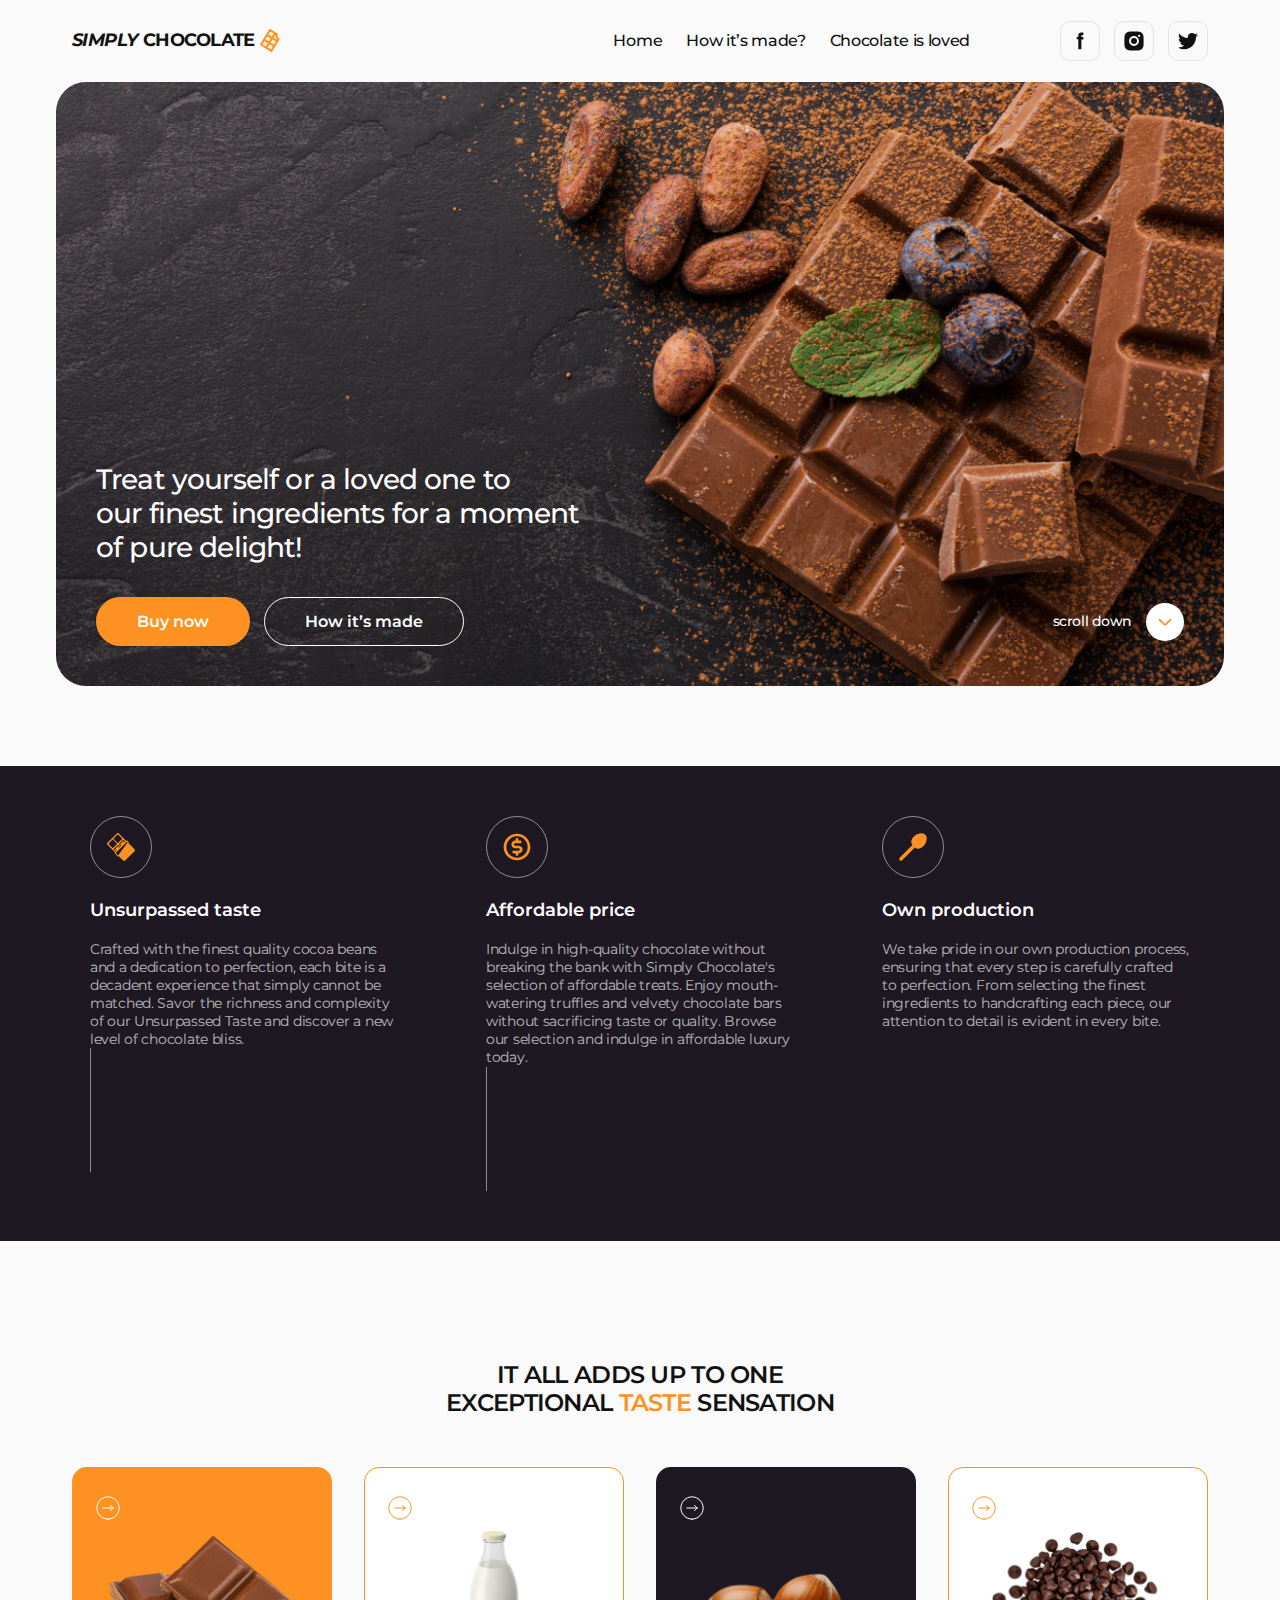
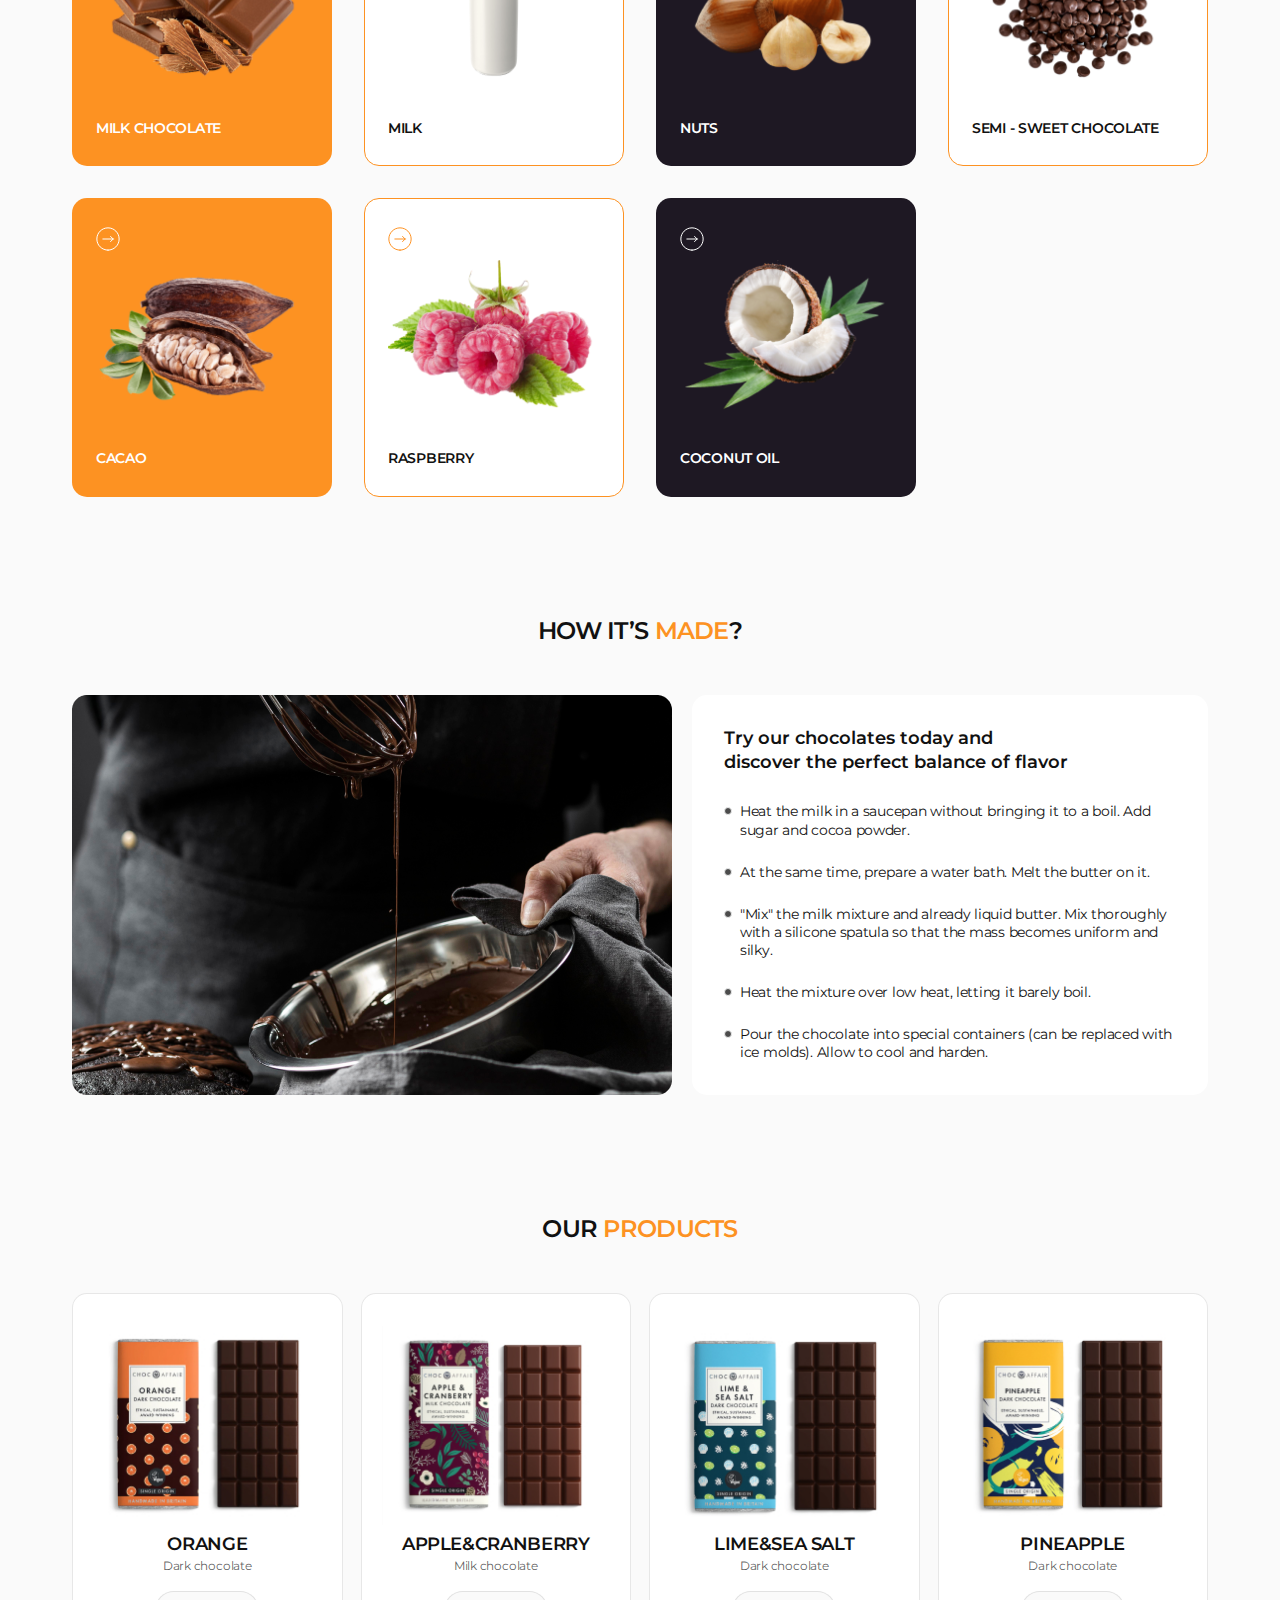
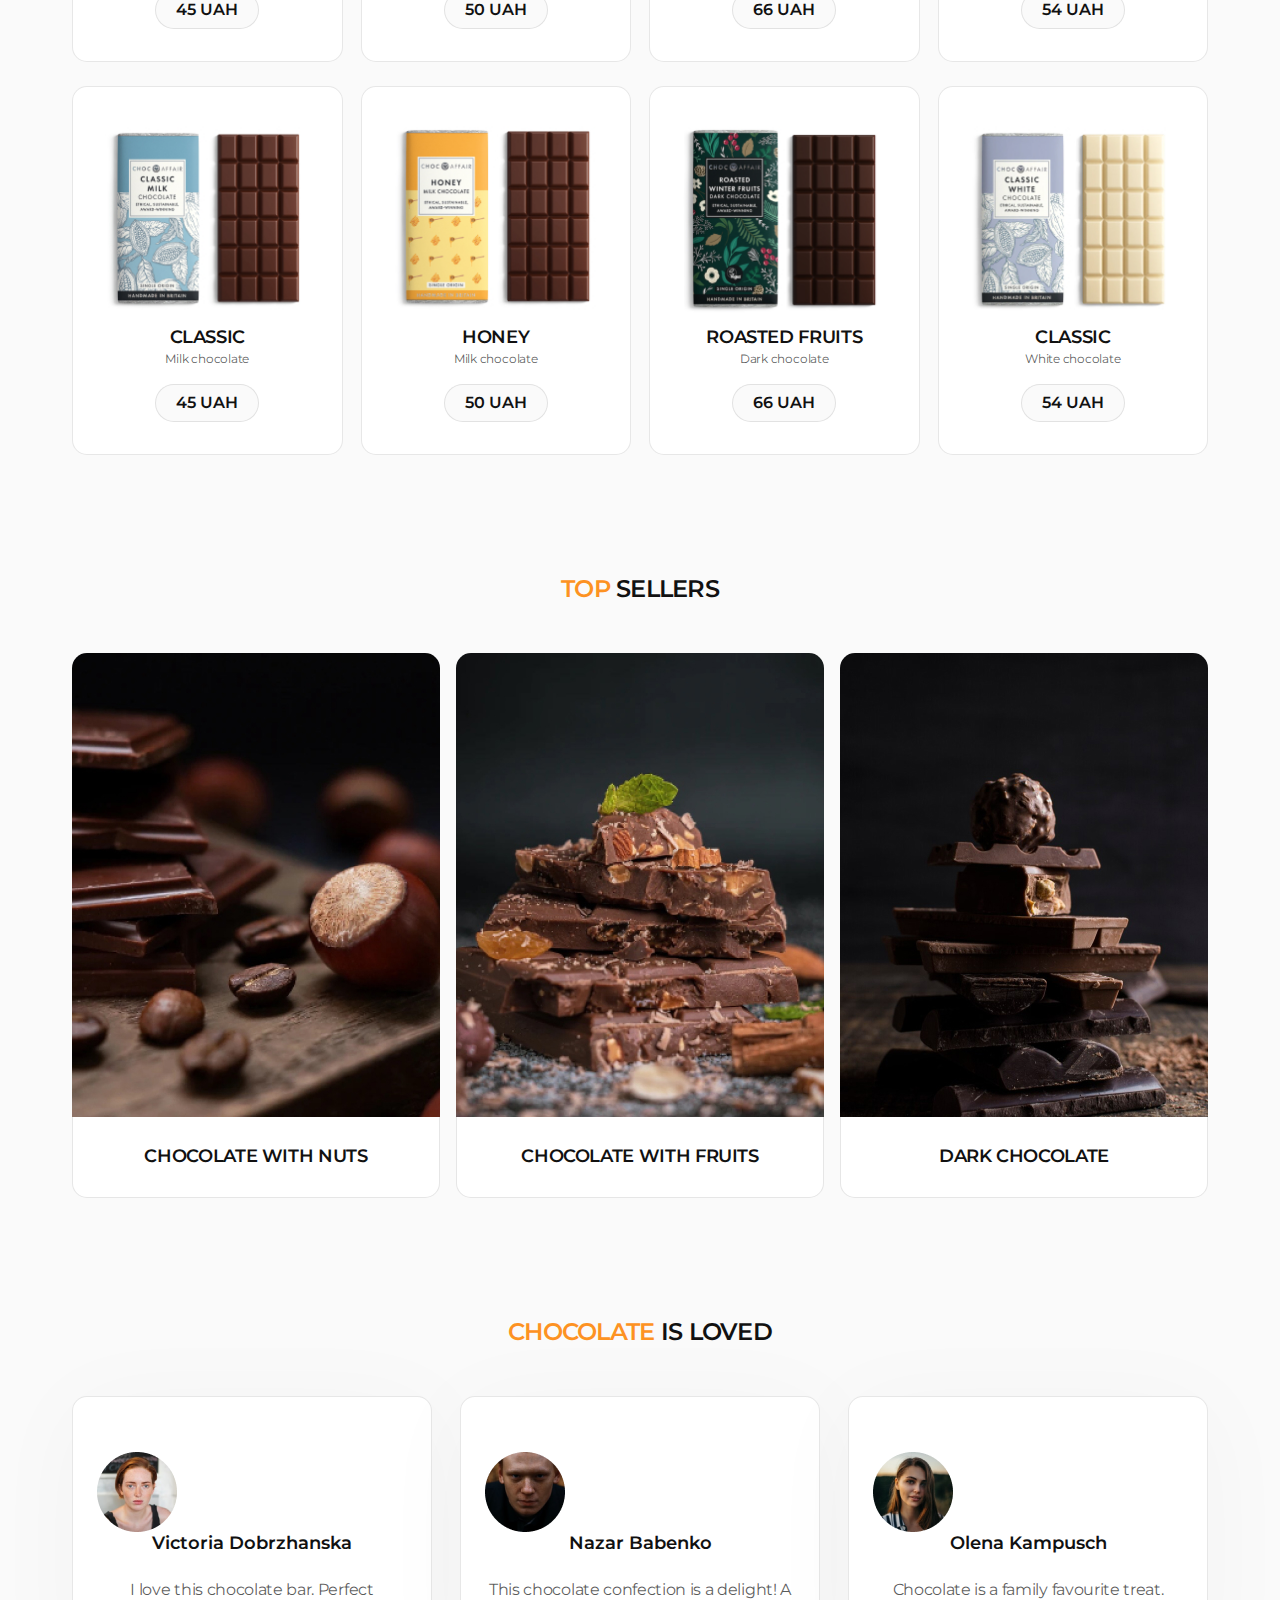
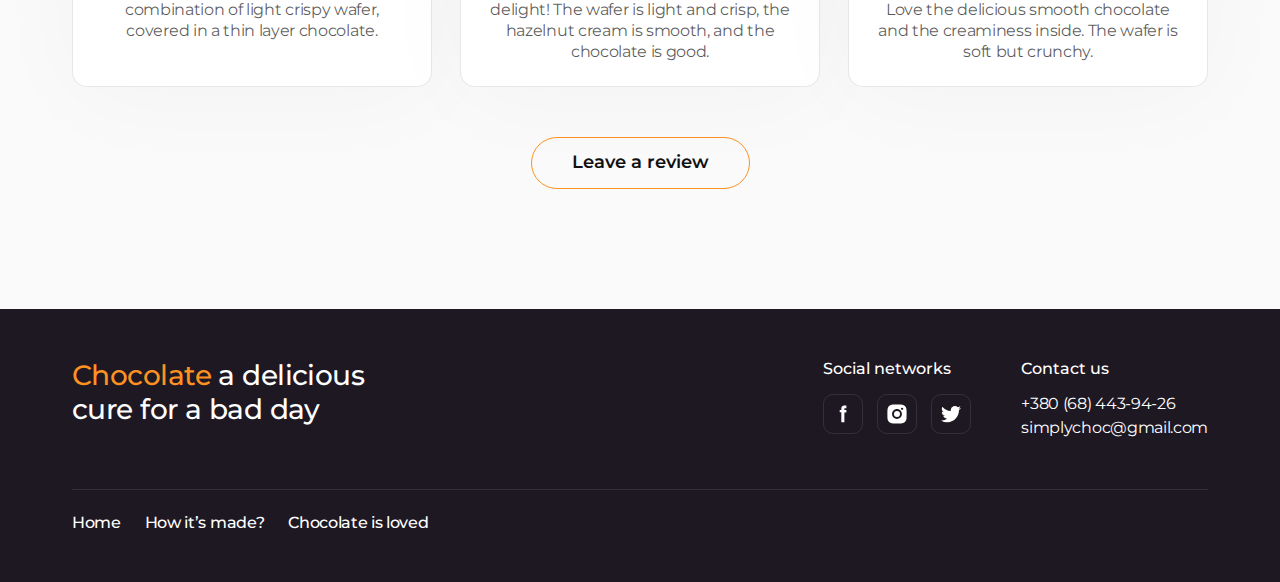
==== commit 608b9cb9: "add module 04 lesson 01" ====
--- a/index.html
+++ b/index.html
@@ -50,52 +50,43 @@
           </ul>
         </nav>
         <ul class="header-socials socials">
-          <li class="header-item">
+          <li class="socials-item">
             <a
-              class="header-link"
+              class="socials-link"
               href="https://facebook.com"
               target="_blank"
               rel="noopener noreferrer"
+              aria-label="Facebook site"
             >
-              <img
-                class="header-icon"
-                src="./images/icons/facebook.svg"
-                alt="Facebook icon"
-                width="40"
-                height="40"
-              />
+              <svg class="socials-icon" width="24" height="24">
+                <use href="./images/icons.svg#icon-facebook"></use>
+              </svg>
             </a>
           </li>
-          <li class="header-item">
+          <li class="socials-item">
             <a
-              class="header-link"
+              class="socials-link"
               href="https://instagram.com"
               target="_blank"
               rel="noopener noreferrer"
+              aria-label="Instagram site"
             >
-              <img
-                class="header-icon"
-                src="./images/icons/instagram.svg"
-                alt="Instagram icon"
-                width="40"
-                height="40"
-              />
+              <svg class="socials-icon" width="24" height="24">
+                <use href="./images/icons.svg#icon-instagram"></use>
+              </svg>
             </a>
           </li>
-          <li class="header-item">
+          <li class="socials-item">
             <a
-              class="header-link"
+              class="socials-link"
               href="https://twitter.com"
               target="_blank"
               rel="noopener noreferrer"
+              aria-label="Twitter site"
             >
-              <img
-                class="header-icon"
-                src="./images/icons/twitter.svg"
-                alt="Twitter icon"
-                width="40"
-                height="40"
-              />
+              <svg class="socials-icon" width="24" height="24">
+                <use href="./images/icons.svg#icon-twitter"></use>
+              </svg>
             </a>
           </li>
         </ul>
@@ -123,13 +114,11 @@
             </ul>
             <a class="hero-link" href="#benefits">
               scroll down
-              <img
-                class="hero-link-icon"
-                src="./images/icons/scroll-down.svg"
-                alt="Scroll down icon"
-                width="38"
-                height="38"
-              />
+              <span class="hero-link-decor">
+                <svg class="hero-link-icon" width="22" height="22">
+                  <use href="./images/icons.svg#icon-small-arrow"></use>
+                </svg>
+              </span>
             </a>
           </div>
         </div>
@@ -142,6 +131,11 @@
           <h2 class="benefits-title visually-hidden">Benefits</h2>
           <ul class="benefits-list">
             <li class="benefits-item">
+              <div class="benefits-wrapper">
+                <svg class="benefits-icon" width="32" height="32">
+                  <use href="./images/icons.svg#icon-chocolate"></use>
+                </svg>
+              </div>
               <h3 class="benefits-caption">Unsurpassed taste</h3>
               <p class="benefits-desc">
                 Crafted with the finest quality cocoa beans and a dedication to
@@ -151,6 +145,11 @@
               </p>
             </li>
             <li class="benefits-item">
+              <div class="benefits-wrapper">
+                <svg class="benefits-icon" width="32" height="32">
+                  <use href="./images/icons.svg#icon-coin"></use>
+                </svg>
+              </div>
               <h3 class="benefits-caption">Affordable price</h3>
               <p class="benefits-desc">
                 Indulge in high-quality chocolate without breaking the bank with
@@ -161,6 +160,11 @@
               </p>
             </li>
             <li class="benefits-item">
+              <div class="benefits-wrapper">
+                <svg class="benefits-icon" width="32" height="32">
+                  <use href="./images/icons.svg#icon-spoon"></use>
+                </svg>
+              </div>
               <h3 class="benefits-caption">Own production</h3>
               <p class="benefits-desc">
                 We take pride in our own production process, ensuring that every
@@ -183,6 +187,9 @@
           </h2>
           <ul class="ingridients-list">
             <li class="ingridients-item">
+              <svg class="ingridients-icon" width="24" height="24">
+                <use href="./images/icons.svg#icon-arrow"></use>
+              </svg>
               <img
                 class="ingridients-ill"
                 src="./images/ingridients/img-1.png"
@@ -193,6 +200,9 @@
               <h3 class="ingridients-caption">MILK CHOCOLATE</h3>
             </li>
             <li class="ingridients-item">
+              <svg class="ingridients-icon" width="24" height="24">
+                <use href="./images/icons.svg#icon-arrow"></use>
+              </svg>
               <img
                 class="ingridients-ill"
                 src="./images/ingridients/img-2.png"
@@ -203,6 +213,9 @@
               <h3 class="ingridients-caption">MILK</h3>
             </li>
             <li class="ingridients-item">
+              <svg class="ingridients-icon" width="24" height="24">
+                <use href="./images/icons.svg#icon-arrow"></use>
+              </svg>
               <img
                 class="ingridients-ill"
                 src="./images/ingridients/img-3.png"
@@ -213,6 +226,9 @@
               <h3 class="ingridients-caption">NUTS</h3>
             </li>
             <li class="ingridients-item">
+              <svg class="ingridients-icon" width="24" height="24">
+                <use href="./images/icons.svg#icon-arrow"></use>
+              </svg>
               <img
                 class="ingridients-ill"
                 src="./images/ingridients/img-4.png"
@@ -223,6 +239,9 @@
               <h3 class="ingridients-caption">SEMI - SWEET CHOCOLATE</h3>
             </li>
             <li class="ingridients-item">
+              <svg class="ingridients-icon" width="24" height="24">
+                <use href="./images/icons.svg#icon-arrow"></use>
+              </svg>
               <img
                 class="ingridients-ill"
                 src="./images/ingridients/img-5.png"
@@ -233,6 +252,9 @@
               <h3 class="ingridients-caption">CACAO</h3>
             </li>
             <li class="ingridients-item">
+              <svg class="ingridients-icon" width="24" height="24">
+                <use href="./images/icons.svg#icon-arrow"></use>
+              </svg>
               <img
                 class="ingridients-ill"
                 src="./images/ingridients/img-6.png"
@@ -243,6 +265,9 @@
               <h3 class="ingridients-caption">RASPBERRY</h3>
             </li>
             <li class="ingridients-item">
+              <svg class="ingridients-icon" width="24" height="24">
+                <use href="./images/icons.svg#icon-arrow"></use>
+              </svg>
               <img
                 class="ingridients-ill"
                 src="./images/ingridients/img-7.png"
@@ -261,37 +286,44 @@
       <section class="made section" id="made">
         <div class="container">
           <h2 class="made-title">How it’s <span class="accent">made</span>?</h2>
-          <img
-            class="made-pic"
-            src="./images/made/image.png"
-            alt="Pastry chef preparing chocolate cake"
-            width="600"
-            height="400"
-          />
-          <h3 class="made-subtitle">
-            Try our chocolates today and discover the perfect balance of flavor
-          </h3>
-          <ol class="made-list">
-            <li class="made-item">
-              Heat the milk in a saucepan without bringing it to a boil. Add
-              sugar and cocoa powder.
-            </li>
-            <li class="made-item">
-              At the same time, prepare a water bath. Melt the butter on it.
-            </li>
-            <li class="made-item">
-              "Mix" the milk mixture and already liquid butter. Mix thoroughly
-              with a silicone spatula so that the mass becomes uniform and
-              silky.
-            </li>
-            <li class="made-item">
-              Heat the mixture over low heat, letting it barely boil.
-            </li>
-            <li class="made-item">
-              Pour the chocolate into special containers (can be replaced with
-              ice molds). Allow to cool and harden.
-            </li>
-          </ol>
+          <div class="made-wrapper">
+            <div class="made-left-side">
+              <img
+                class="made-pic"
+                src="./images/made/image.png"
+                alt="Pastry chef preparing chocolate cake"
+                width="600"
+                height="400"
+              />
+            </div>
+            <div class="made-right-side">
+              <h3 class="made-subtitle">
+                Try our chocolates today and discover&nbsp;the&nbsp;perfect
+                balance of flavor
+              </h3>
+              <ol class="made-list">
+                <li class="made-item">
+                  Heat the milk in a saucepan without bringing it to a boil. Add
+                  sugar and cocoa powder.
+                </li>
+                <li class="made-item">
+                  At the same time, prepare a water bath. Melt the butter on it.
+                </li>
+                <li class="made-item">
+                  "Mix" the milk mixture and already liquid butter. Mix
+                  thoroughly with a silicone spatula so that the mass becomes
+                  uniform and silky.
+                </li>
+                <li class="made-item">
+                  Heat the mixture over low heat, letting it barely boil.
+                </li>
+                <li class="made-item">
+                  Pour the chocolate into special containers (can be replaced
+                  with ice molds). Allow to cool and harden.
+                </li>
+              </ol>
+            </div>
+          </div>
         </div>
       </section>
       <!-- #endregion  -->
@@ -412,34 +444,46 @@
           </h2>
           <ul class="bestsellers-list">
             <li class="bestsellers-item">
-              <img
-                class="bestsellers-ill"
-                src="./images/bestsellers/img-1.jpg"
-                alt="Chocolate with nuts"
-                width="368"
-                height="464"
-              />
-              <h3>CHOCOLATE WITH NUTS</h3>
+              <div class="bestsellers-thumb">
+                <img
+                  class="bestsellers-ill"
+                  src="./images/bestsellers/img-1.jpg"
+                  alt="Chocolate with nuts"
+                  width="368"
+                  height="464"
+                />
+              </div>
+              <div class="bestsellers-wrapper">
+                <h3 class="bestsellers-caption">CHOCOLATE WITH NUTS</h3>
+              </div>
             </li>
             <li class="bestsellers-item">
-              <img
-                class="bestsellers-ill"
-                src="./images/bestsellers/img-2.jpg"
-                alt="Chocolate with fruits"
-                width="368"
-                height="464"
-              />
-              <h3>CHOCOLATE WITH FRUITS</h3>
+              <div class="bestsellers-thumb">
+                <img
+                  class="bestsellers-ill"
+                  src="./images/bestsellers/img-2.jpg"
+                  alt="Chocolate with fruits"
+                  width="368"
+                  height="464"
+                />
+              </div>
+              <div class="bestsellers-wrapper">
+                <h3 class="bestsellers-caption">CHOCOLATE WITH FRUITS</h3>
+              </div>
             </li>
             <li class="bestsellers-item">
-              <img
-                class="bestsellers-ill"
-                src="./images/bestsellers/img-3.jpg"
-                alt="Dark chocolate"
-                width="368"
-                height="464"
-              />
-              <h3>DARK CHOCOLATE</h3>
+              <div class="bestsellers-thumb">
+                <img
+                  class="bestsellers-ill"
+                  src="./images/bestsellers/img-3.jpg"
+                  alt="Dark chocolate"
+                  width="368"
+                  height="464"
+                />
+              </div>
+              <div class="bestsellers-wrapper">
+                <h3 class="bestsellers-caption">DARK CHOCOLATE</h3>
+              </div>
             </li>
           </ul>
         </div>
@@ -498,7 +542,9 @@
               </p>
             </li>
           </ul>
-          <button class="btn btn-dark" type="button">Leave a review</button>
+          <button class="btn btn-dark reviews-btn" type="button">
+            Leave a review
+          </button>
         </div>
       </section>
       <!-- #endregion -->
@@ -506,89 +552,83 @@
     <!-- #region Footer -->
     <footer class="footer">
       <div class="container">
-        <p class="footer-slogan">
-          <span class="accent">Chocolate</span> a delicious cure for a bad day
-        </p>
-        <p class="footer-caption">Social networks</p>
-        <ul class="footer-socials socials">
-          <li class="socials-item">
-            <a
-              class="socials-link"
-              href="https://facebook.com"
-              target="_blank"
-              rel="noopener noreferrer"
-              aria-label="Facebook site"
-            >
-              <img
-                class="socials-icon"
-                src="./images/icons/icon-facebook.svg"
-                alt="Facebook icon"
-                width="24"
-                height="24"
-              />
-            </a>
-          </li>
-          <li class="socials-item">
-            <a
-              class="socials-link"
-              href="https://instagram.com"
-              target="_blank"
-              rel="noopener noreferrer"
-              aria-label="Instagram site"
-            >
-              <img
-                class="socials-icon"
-                src="./images/icons/icon-instagram.svg"
-                alt="Instagram icon"
-                width="24"
-                height="24"
-              />
-            </a>
-          </li>
-          <li class="socials-item">
-            <a
-              class="socials-link"
-              href="https://twitter.com"
-              target="_blank"
-              rel="noopener noreferrer"
-              aria-label="Twitter site"
-            >
-              <img
-                class="socials-icon"
-                src="./images/icons/icon-twitter.svg"
-                alt="Twitter icon"
-                width="24"
-                height="24"
-              />
-            </a>
-          </li>
-        </ul>
-        <address class="footer-contacts">
-          <p class="footer-caption">Contact us</p>
-          <ul class="contacts">
-            <li class="contacts-item">
-              <a class="contacts-link" href="tel:+380684439426">
-                +380 (68) 443-94-26
-              </a>
-            </li>
-            <li class="contacts-item">
-              <a class="contacts-link" href="mailto:simplychoc@gmail.com">
-                simplychoc@gmail.com
-              </a>
+        <div class="footer-top">
+          <p class="footer-slogan">
+            <span class="accent">Chocolate</span> a delicious cure for a bad day
+          </p>
+          <div class="footer-wrapper">
+            <p class="footer-caption">Social networks</p>
+            <ul class="footer-socials socials">
+              <li class="socials-item">
+                <a
+                  class="socials-link"
+                  href="https://facebook.com"
+                  target="_blank"
+                  rel="noopener noreferrer"
+                  aria-label="Facebook site"
+                >
+                  <svg class="socials-icon" width="24" height="24">
+                    <use href="./images/icons.svg#icon-facebook"></use>
+                  </svg>
+                </a>
+              </li>
+              <li class="socials-item">
+                <a
+                  class="socials-link"
+                  href="https://instagram.com"
+                  target="_blank"
+                  rel="noopener noreferrer"
+                  aria-label="Instagram site"
+                >
+                  <svg class="socials-icon" width="24" height="24">
+                    <use href="./images/icons.svg#icon-instagram"></use>
+                  </svg>
+                </a>
+              </li>
+              <li class="socials-item">
+                <a
+                  class="socials-link"
+                  href="https://twitter.com"
+                  target="_blank"
+                  rel="noopener noreferrer"
+                  aria-label="Twitter site"
+                >
+                  <svg class="socials-icon" width="24" height="24">
+                    <use href="./images/icons.svg#icon-twitter"></use>
+                  </svg>
+                </a>
+              </li>
+            </ul>
+          </div>
+          <address class="footer-contacts">
+            <p class="footer-caption">Contact us</p>
+            <ul class="contacts">
+              <li class="contacts-item">
+                <a class="contacts-link" href="tel:+380684439426">
+                  +380 (68) 443-94-26
+                </a>
+              </li>
+              <li class="contacts-item">
+                <a class="contacts-link" href="mailto:simplychoc@gmail.com">
+                  simplychoc@gmail.com
+                </a>
+              </li>
+            </ul>
+          </address>
+        </div>
+        <div class="footer-bootom">
+          <ul class="footer-menu menu">
+            <li class="menu-item">
+              <a class="menu-link" href="#home">Home</a>
+            </li>
+            <li class="menu-item">
+              <a class="menu-link" href="#made">How it’s made?</a>
+            </li>
+            <li class="menu-item">
+              <a class="menu-link" href="#reviews">Chocolate is loved</a>
             </li>
           </ul>
-        </address>
-        <ul class="footer-menu menu">
-          <li class="menu-item">
-            <a class="menu-link" href="#home">Home</a>
-          </li>
-          <li class="menu-item">
-            <a class="menu-link" href="#made">How it’s made?</a>
-          </li>
-          <li class="menu-item">
-            <a class="menu-link" href="#reviews">Chocolate is loved</a>
-          </li>
-        </ul>
+        </div>
       </div>
     </footer>
     <!-- #endregion -->
--- a/css/styles.css
+++ b/css/styles.css
@@ -3,6 +3,8 @@
   font-family: Montserrat, sans-serif;
   color: #111;
   background-color: #fafafa;
+  /* Pattern image */
+  /* background-image: url('data:image/svg+xml,%3Csvg width="52" height="26" viewBox="0 0 52 26" xmlns="http://www.w3.org/2000/svg"%3E%3Cg fill="none" fill-rule="evenodd"%3E%3Cg fill="%239C92AC" fill-opacity="0.4"%3E%3Cpath d="M10 10c0-2.21-1.79-4-4-4-3.314 0-6-2.686-6-6h2c0 2.21 1.79 4 4 4 3.314 0 6 2.686 6 6 0 2.21 1.79 4 4 4 3.314 0 6 2.686 6 6 0 2.21 1.79 4 4 4v2c-3.314 0-6-2.686-6-6 0-2.21-1.79-4-4-4-3.314 0-6-2.686-6-6zm25.464-1.95l8.486 8.486-1.414 1.414-8.486-8.486 1.414-1.414z" /%3E%3C/g%3E%3C/g%3E%3C/svg%3E'); */
 }
 h1,
 h2,
@@ -59,9 +61,9 @@
   width: 1168px;
   padding: 0 16px;
   margin: 0 auto;
-
+  /*
   outline: 2px solid red;
-  outline-offset: -2px;
+  outline-offset: -2px; */
 }
 .ingridients-title,
 .made-title,
@@ -88,7 +90,7 @@
   padding: 14px 40px;
   font-weight: 600;
   line-height: 1.21;
-  color: #ffffff;
+  color: #fff;
   background-color: transparent;
   border: 1px solid transparent;
   border-radius: 100px;
@@ -102,12 +104,13 @@
   background-color: #fcf1e0;
 }
 .btn-light {
-  color: #ffffff;
+  color: #fff;
   border-color: #fff;
 }
 .btn-light:hover,
 .btn-light:focus {
   color: #fd9222;
+  border-color: #fd9222;
 }
 .btn-dark {
   font-size: 18px;
@@ -116,7 +119,7 @@
 }
 .btn-dark:hover,
 .btn-dark:focus {
-  color: #ffffff;
+  color: #fff;
   background-color: #fd9222;
 }
 /* #endregion Common */
@@ -168,11 +171,35 @@
   gap: 14px;
 }
 .socials-item {
+  width: 40px;
+  height: 40px;
 }
 .socials-link {
+  display: flex;
+  justify-content: center;
+  align-items: center;
+
+  width: 100%;
+  height: 100%;
+
+  color: #111;
+  border: 1px solid rgba(17, 17, 17, 0.1);
+  border-radius: 10px;
+}
+.socials-link:hover,
+.socials-link:focus {
+  border-color: rgba(253, 146, 34, 0.1);
+  color: #fd9222;
 }
 .socials-icon {
-}
+  fill: currentColor;
+}
+/* .socials-icon {
+  fill: #111;
+}
+.socials-link:hover .socials-icon {
+  fill: #fd9222;
+} */
 /* #endregion Socials */
 
 /* #region Header */
@@ -189,30 +216,30 @@
   flex-grow: 1;
   margin-right: 90px;
 }
-.header-list {
-}
-.header-item {
-}
-.header-link {
-  font-weight: 500;
-  line-height: 1.14;
-  letter-spacing: -0.02em;
-}
-.header-link:hover,
-.header-link:focus {
-  color: #fd9222;
+.header-socials {
 }
 /* #endregion Header */
 
 /* #region Hero */
 .hero {
+  /* max-width: 1440px;
+  margin: 0 auto;
+  background-color: #f49c04; */
   padding-bottom: 80px;
 }
 .hero .container {
   padding: 40px;
   padding-top: 381px;
-  background: rgba(17, 17, 17, 0.7);
   border-radius: 30px;
+  background-color: rgba(17, 17, 17, 0.7);
+  background-image: linear-gradient(
+      rgba(17, 17, 17, 0.1),
+      rgba(17, 17, 17, 0.1)
+    ),
+    url('../images/hero/hero-bg.jpg');
+  background-repeat: no-repeat;
+  background-position: center;
+  background-size: cover;
 }
 .hero-title {
   width: 484px;
@@ -252,7 +279,24 @@
 .hero-link:focus {
   color: #fd9222;
 }
+.hero-link-decor {
+  display: flex;
+  justify-content: center;
+  align-items: center;
+  width: 38px;
+  height: 38px;
+
+  color: #fd9222;
+  background: #fff;
+  border-radius: 50%;
+}
+.hero-link:hover .hero-link-decor,
+.hero-link:focus .hero-link-decor {
+  color: #fff;
+  background: #fd9222;
+}
 .hero-link-icon {
+  fill: currentColor;
 }
 /* #endregion Hero */
 
@@ -269,6 +313,26 @@
 .benefits-item {
   width: 308px;
 }
+.benefits-item:not(:last-child)::after {
+  content: '';
+  display: block;
+  width: 1px;
+  height: 124px;
+  background: rgba(255, 255, 255, 0.5);
+}
+.benefits-wrapper {
+  display: flex;
+  align-items: center;
+  justify-content: center;
+  width: 62px;
+  height: 62px;
+  margin-bottom: 22px;
+
+  border: 1px solid rgba(255, 255, 255, 0.5);
+  border-radius: 50%;
+}
+.benefits-icon {
+}
 .benefits-caption {
   margin-bottom: 18px;
 
@@ -316,6 +380,12 @@
 .ingridients-item:nth-child(2n) {
   border-color: #fd9222;
 }
+.ingridients-icon {
+  stroke: #fff;
+}
+.ingridients-item:nth-child(2n) .ingridients-icon {
+  stroke: #fd9222;
+}
 .ingridients-ill {
 }
 .ingridients-caption {
@@ -332,9 +402,25 @@
 /* #region Made */
 .made {
 }
+.made-wrapper {
+  display: flex;
+  gap: 20px;
+}
+.made-left-side {
+  flex-basis: 600px;
+}
 .made-pic {
 }
+.made-right-side {
+  flex-basis: 516px;
+  padding: 32px;
+
+  border-radius: 15px;
+  background: #fff;
+}
 .made-subtitle {
+  margin-bottom: 28px;
+
   font-weight: 600;
   font-size: 18px;
   line-height: 1.33;
@@ -342,39 +428,79 @@
 .made-list {
 }
 .made-item {
+  display: flex;
+  gap: 8px;
+  /* margin-bottom: 24px; */
+  font-size: 14px;
   line-height: 1.29;
   letter-spacing: -0.02em;
 }
+/* .made-item:last-child {
+  margin-bottom: 0;
+} */
+
+.made-item:not(:last-child) {
+  margin-bottom: 24px;
+}
+.made-item::before {
+  content: '';
+  flex-shrink: 0;
+  display: inline-block;
+  width: 8px;
+  height: 8px;
+  margin-top: 5px;
+  background-color: #4c4c4c;
+  border: 1px solid #eceded;
+  border-radius: 50%;
+}
+
 /* #endregion Made */
 
 /* #region Products */
 .products {
 }
 .products-list {
+  display: flex;
+  flex-wrap: wrap;
+  gap: 24px 18px;
 }
 .products-item {
+  width: calc((100% - 18px * 3) / 4);
+  padding: 32px 20px;
   background: #fff;
+  border: 1px solid rgba(17, 17, 17, 0.1);
+  border-radius: 15px;
 }
 .products-ill {
 }
 .products-heading {
+  margin-top: 8px;
+  margin-bottom: 2px;
   font-weight: 600;
   font-size: 18px;
   line-height: 1.33;
   letter-spacing: -0.02em;
   text-transform: uppercase;
+  text-align: center;
 }
 .products-category {
+  margin-bottom: 18px;
   font-size: 12px;
   line-height: 1.17;
   letter-spacing: -0.02em;
   color: rgba(17, 17, 17, 0.7);
+  text-align: center;
 }
 .products-price {
+  display: block;
+  margin: 0 auto;
+  padding: 8px 20px;
   font-weight: 600;
   line-height: 1.21;
 
   background-color: #fafafa;
+  border: 1px solid rgba(17, 17, 17, 0.1);
+  border-radius: 100px;
 }
 /* #endregion Products */
 
@@ -382,11 +508,25 @@
 .bestsellers {
 }
 .bestsellers-list {
+  display: flex;
+  flex-wrap: wrap;
+  gap: 16px;
 }
 .bestsellers-item {
+  width: calc((100% - 16px * 2) / 3);
+}
+.bestsellers-thumb {
+  border-radius: 15px 15px 0 0;
+  overflow: hidden;
+}
+.bestsellers-ill {
+}
+.bestsellers-wrapper {
+  padding: 28px;
+  border: 1px solid rgba(17, 17, 17, 0.1);
+  border-top: none;
+  border-radius: 0 0 15px 15px;
   background: #fff;
-}
-.bestsellers-img {
 }
 .bestsellers-caption {
   font-weight: 600;
@@ -394,6 +534,7 @@
   line-height: 1.33;
   letter-spacing: -0.02em;
   text-transform: uppercase;
+  text-align: center;
 }
 /* #endregion Bestsellers */
 
@@ -402,13 +543,25 @@
   padding-bottom: 120px;
 }
 .reviews-list {
+  display: flex;
+  flex-wrap: wrap;
+  gap: 28px;
+
+  margin-bottom: 50px;
 }
 .reviews-item {
+  width: calc((100% - 28px * 2) / 3);
+  padding: 55px 24px 24px;
   background: #fff;
+  border: 1px solid rgba(17, 17, 17, 0.1);
+  border-radius: 15px;
+  box-shadow: 0 9px 100px 0 rgba(17, 17, 17, 0.03);
 }
 .reviews-avatar {
 }
 .reviews-author {
+  margin-bottom: 24px;
+
   font-weight: 600;
   font-size: 18px;
   line-height: 1.33;
@@ -420,13 +573,37 @@
   text-align: center;
   color: rgba(17, 17, 17, 0.7);
 }
+.reviews-btn {
+  display: block;
+  margin: 0 auto;
+}
 /* #endregion Reviews */
 
 /* #region Footer */
 .footer {
+  padding: 50px 0;
   background: #1e1823;
 }
+.footer .container {
+  display: flex;
+  flex-direction: column;
+}
+.footer .container::before {
+  content: '';
+  order: 1;
+  display: block;
+  width: 100%;
+  height: 1px;
+  margin-top: 50px;
+  margin-bottom: 24px;
+  background: rgba(255, 255, 255, 0.1);
+}
+.footer-top {
+  display: flex;
+}
 .footer-slogan {
+  margin-right: auto;
+  width: 300px;
   font-weight: 500;
   font-size: 28px;
   line-height: 1.21;
@@ -436,15 +613,29 @@
 .footer-slogan-accent {
   color: #fd9222;
 }
+.footer-wrapper {
+  margin-right: 50px;
+}
 .footer-address {
 }
 .footer-caption {
+  margin-bottom: 14px;
   font-weight: 500;
   line-height: 1.29;
-  text-align: center;
-  color: #fff;
+  color: #fff;
+}
+.footer-socials .socials-link {
+  color: #fff;
+  border-color: rgba(255, 255, 255, 0.1);
+}
+.footer-socials .socials-link:hover {
+  color: #fd9222;
+  border-color: rgba(253, 146, 34, 0.1);
 }
 .footer-contatcs {
+}
+.footer-bootom {
+  order: 2;
 }
 .footer-menu {
 }
@@ -453,13 +644,14 @@
 /* #region Contacts */
 .contacts {
 }
-.contacts-item {
+.contacts-item:not(:last-child) {
+  margin-bottom: 4px;
 }
 .contacts-link {
   line-height: 1.29;
   text-align: center;
   letter-spacing: -0.02em;
-  color: #ffffff;
+  color: #fff;
 }
 .contacts-link:hover,
 .contacts-link:focus {
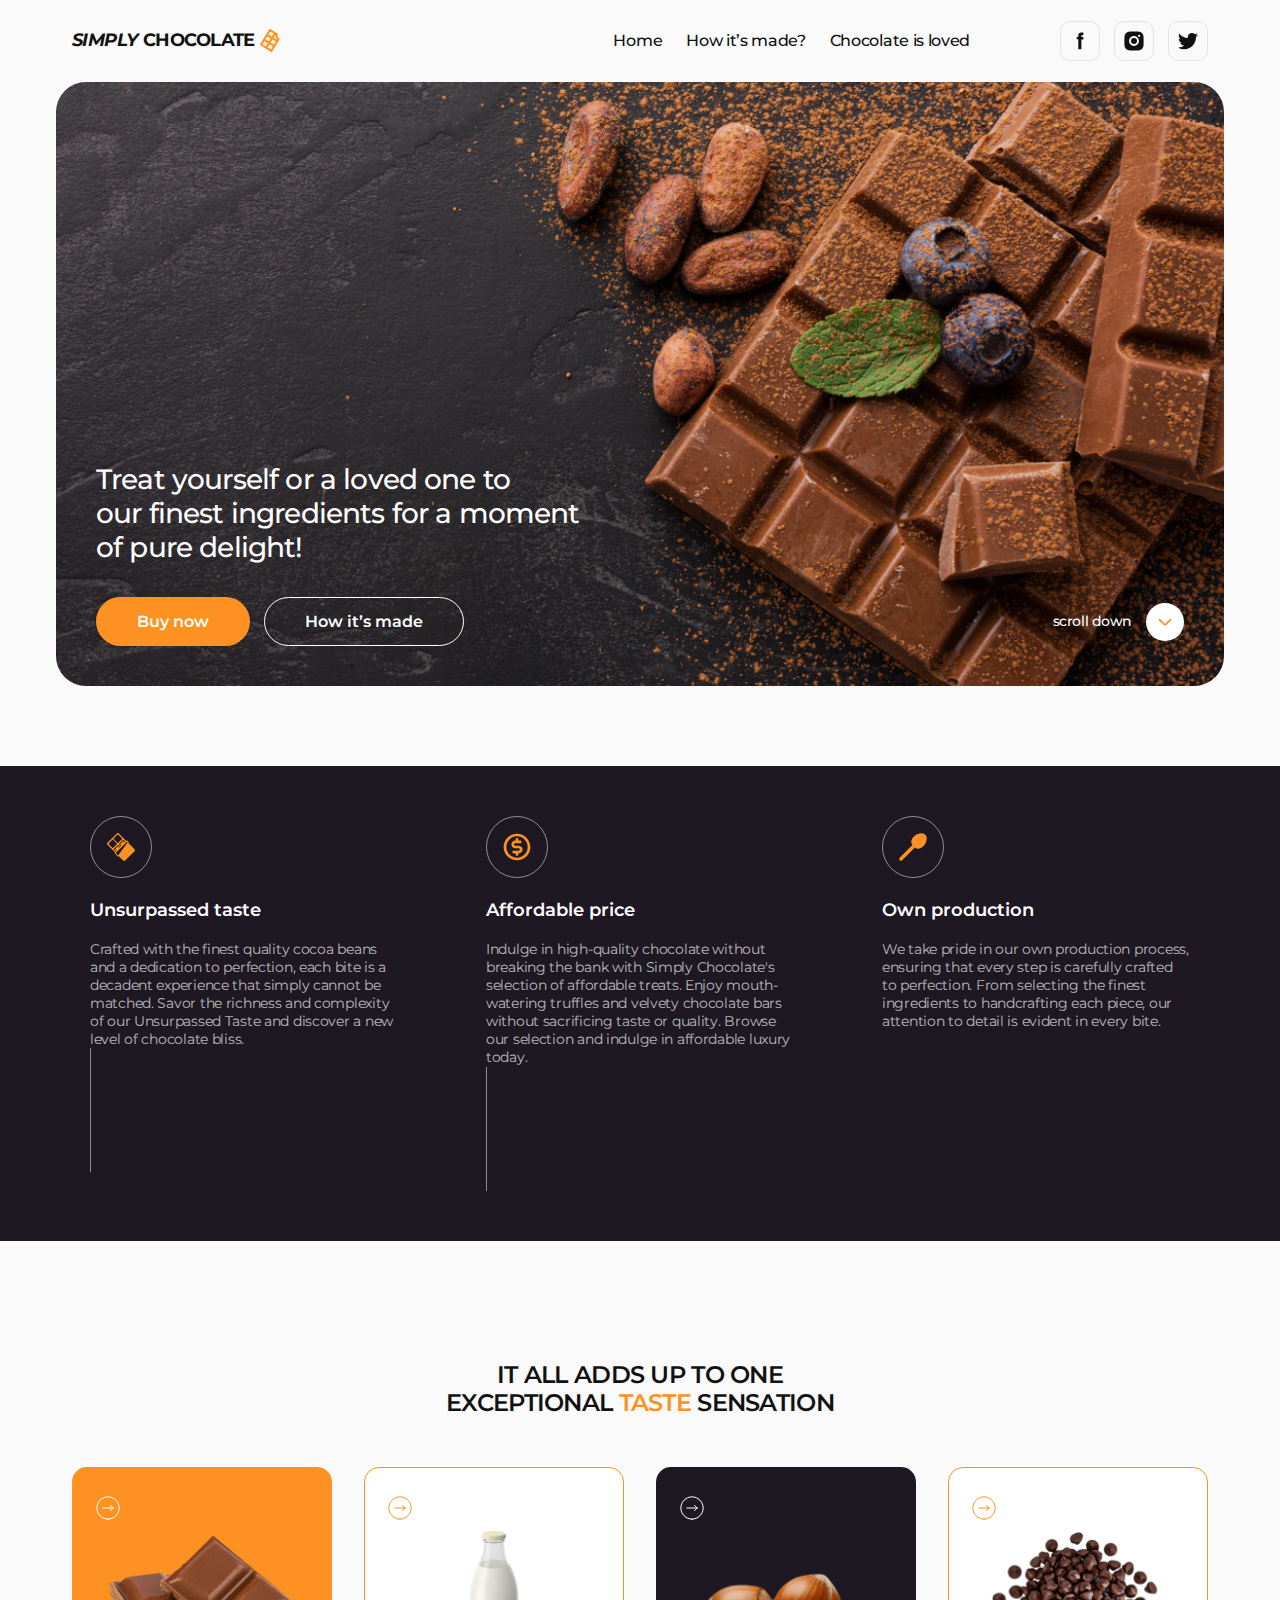
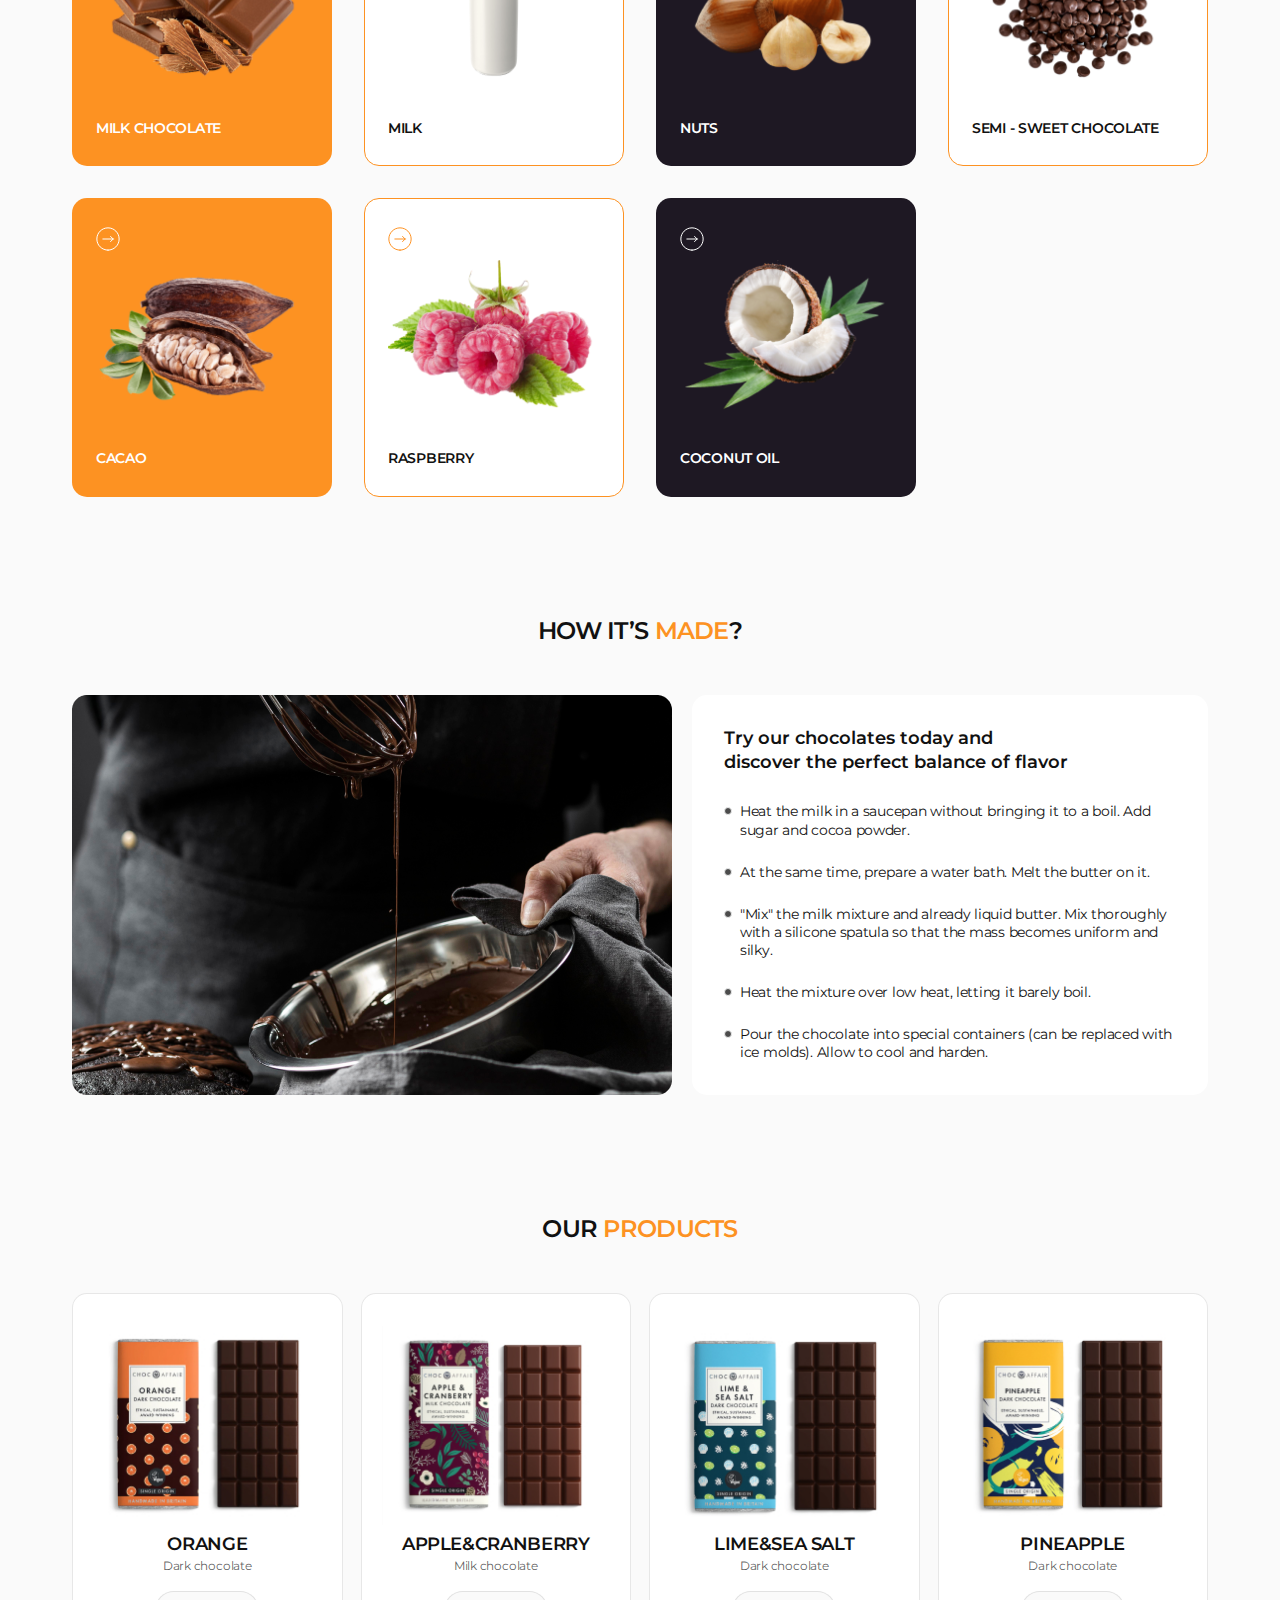
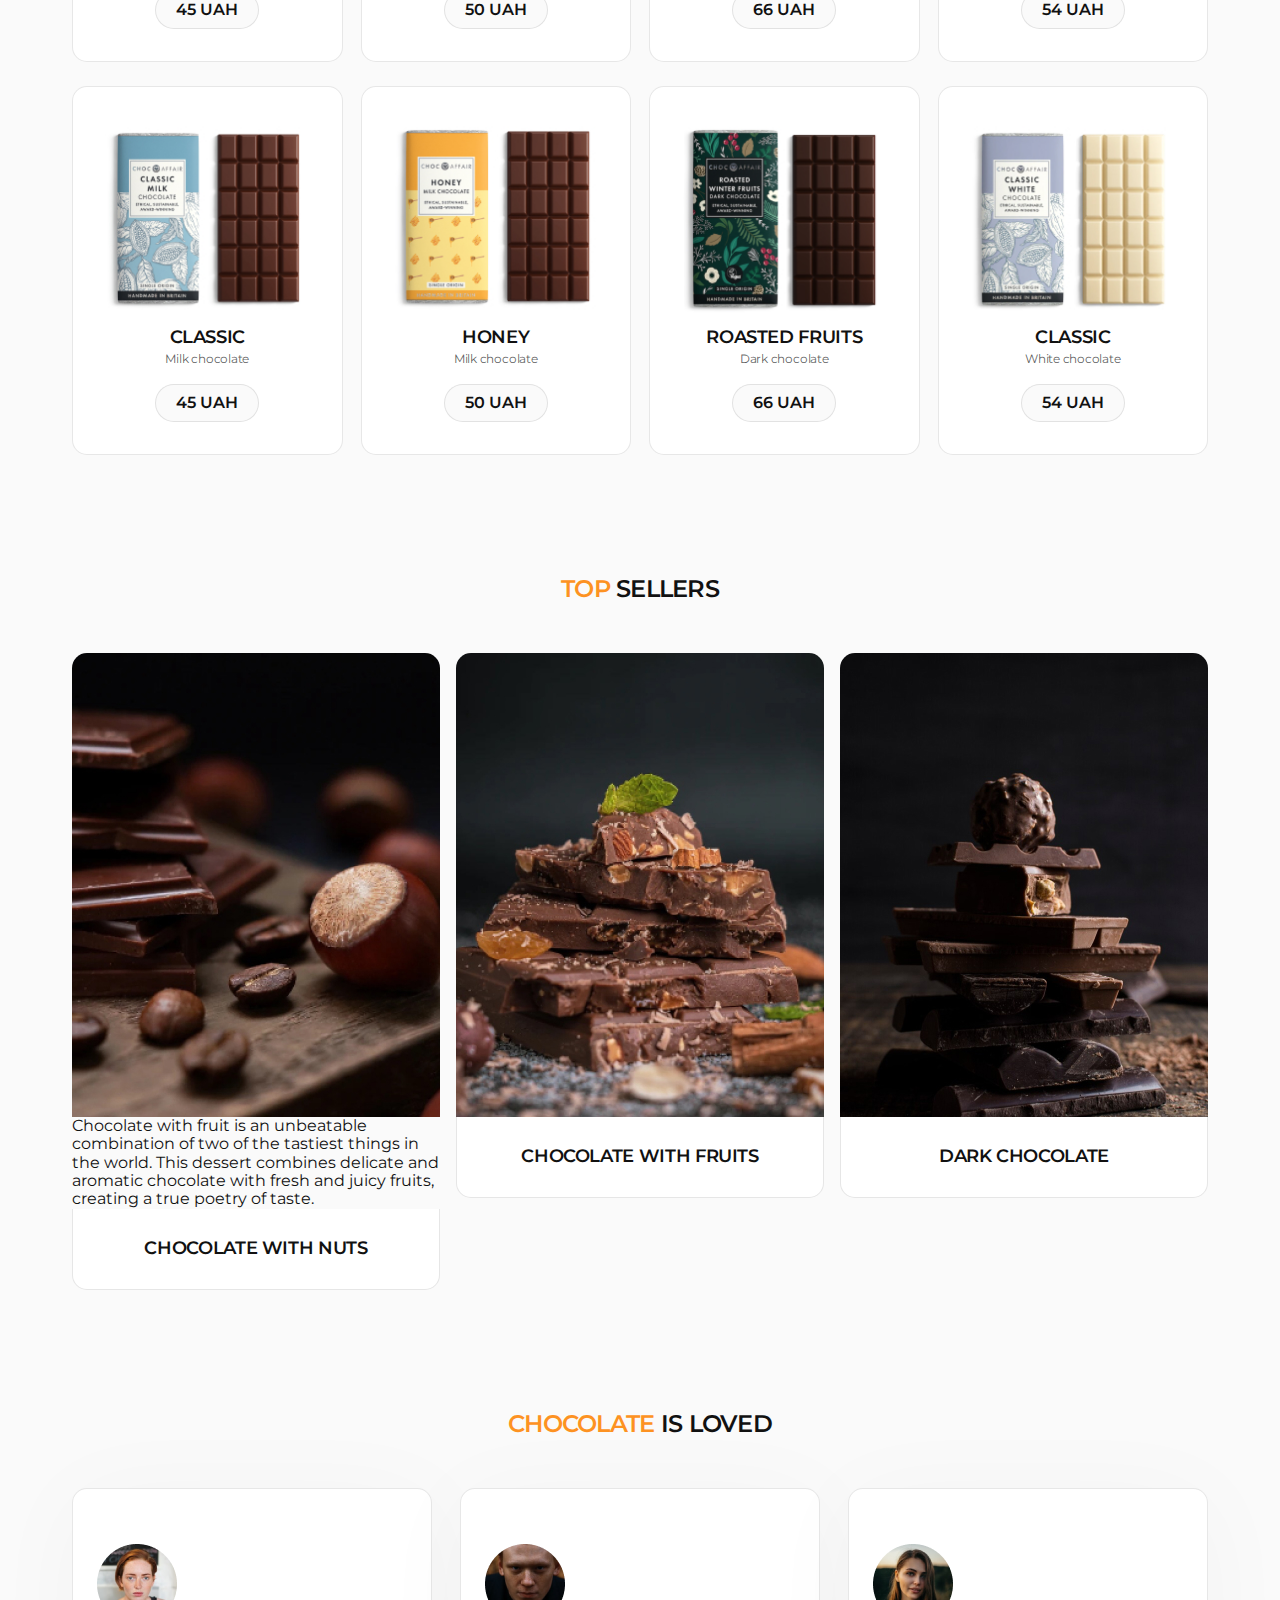
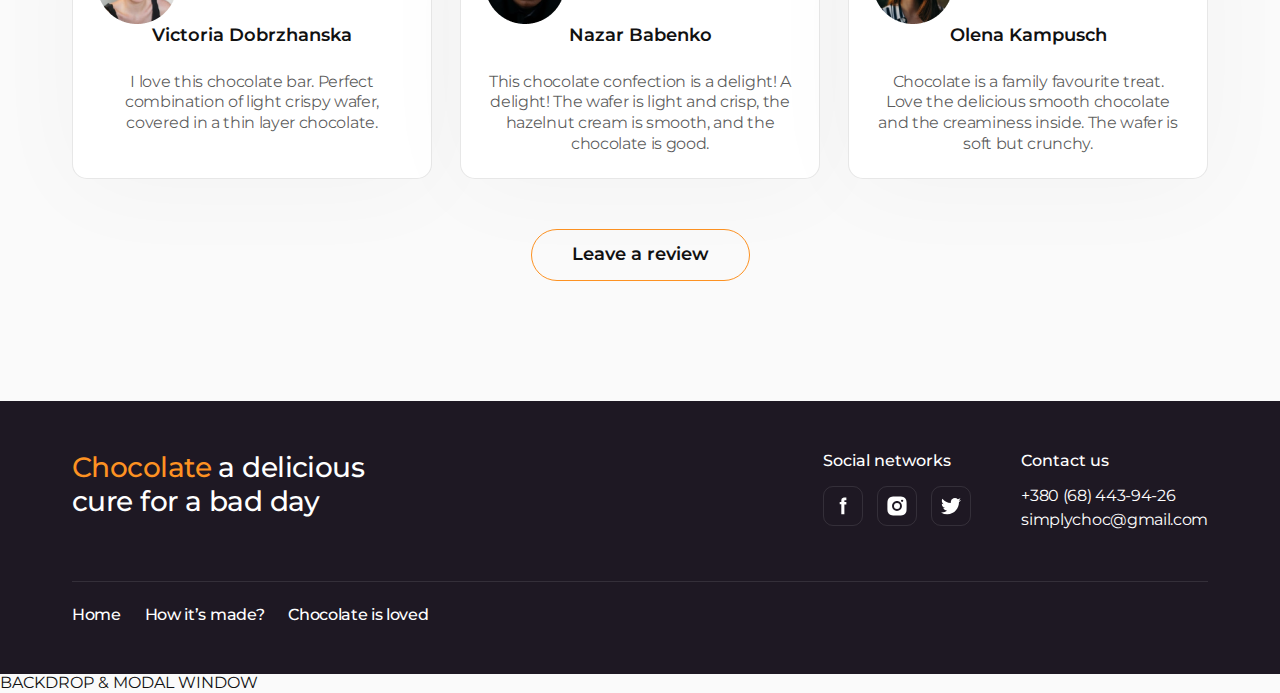
==== commit c4d1f0a5: "Update index.html" ====
--- a/index.html
+++ b/index.html
@@ -39,7 +39,7 @@
           </a>
           <ul class="header-menu menu">
             <li class="menu-item">
-              <a class="menu-link" href="#home">Home</a>
+              <a class="menu-link current" href="#home">Home</a>
             </li>
             <li class="menu-item">
               <a class="menu-link" href="#made">How it’s made?</a>
@@ -452,6 +452,12 @@
                   width="368"
                   height="464"
                 />
+                <p class="overlay">
+                  Chocolate with fruit is an unbeatable combination of two of
+                  the tastiest things in the world. This dessert combines
+                  delicate and aromatic chocolate with fresh and juicy fruits,
+                  creating a true poetry of taste.
+                </p>
               </div>
               <div class="bestsellers-wrapper">
                 <h3 class="bestsellers-caption">CHOCOLATE WITH NUTS</h3>
@@ -632,5 +638,9 @@
       </div>
     </footer>
     <!-- #endregion -->
+    <!-- Modal window -->
+    <div class="backdrop">
+      <div class="modal">BACKDROP &amp; MODAL WINDOW</div>
+    </div>
   </body>
 </html>
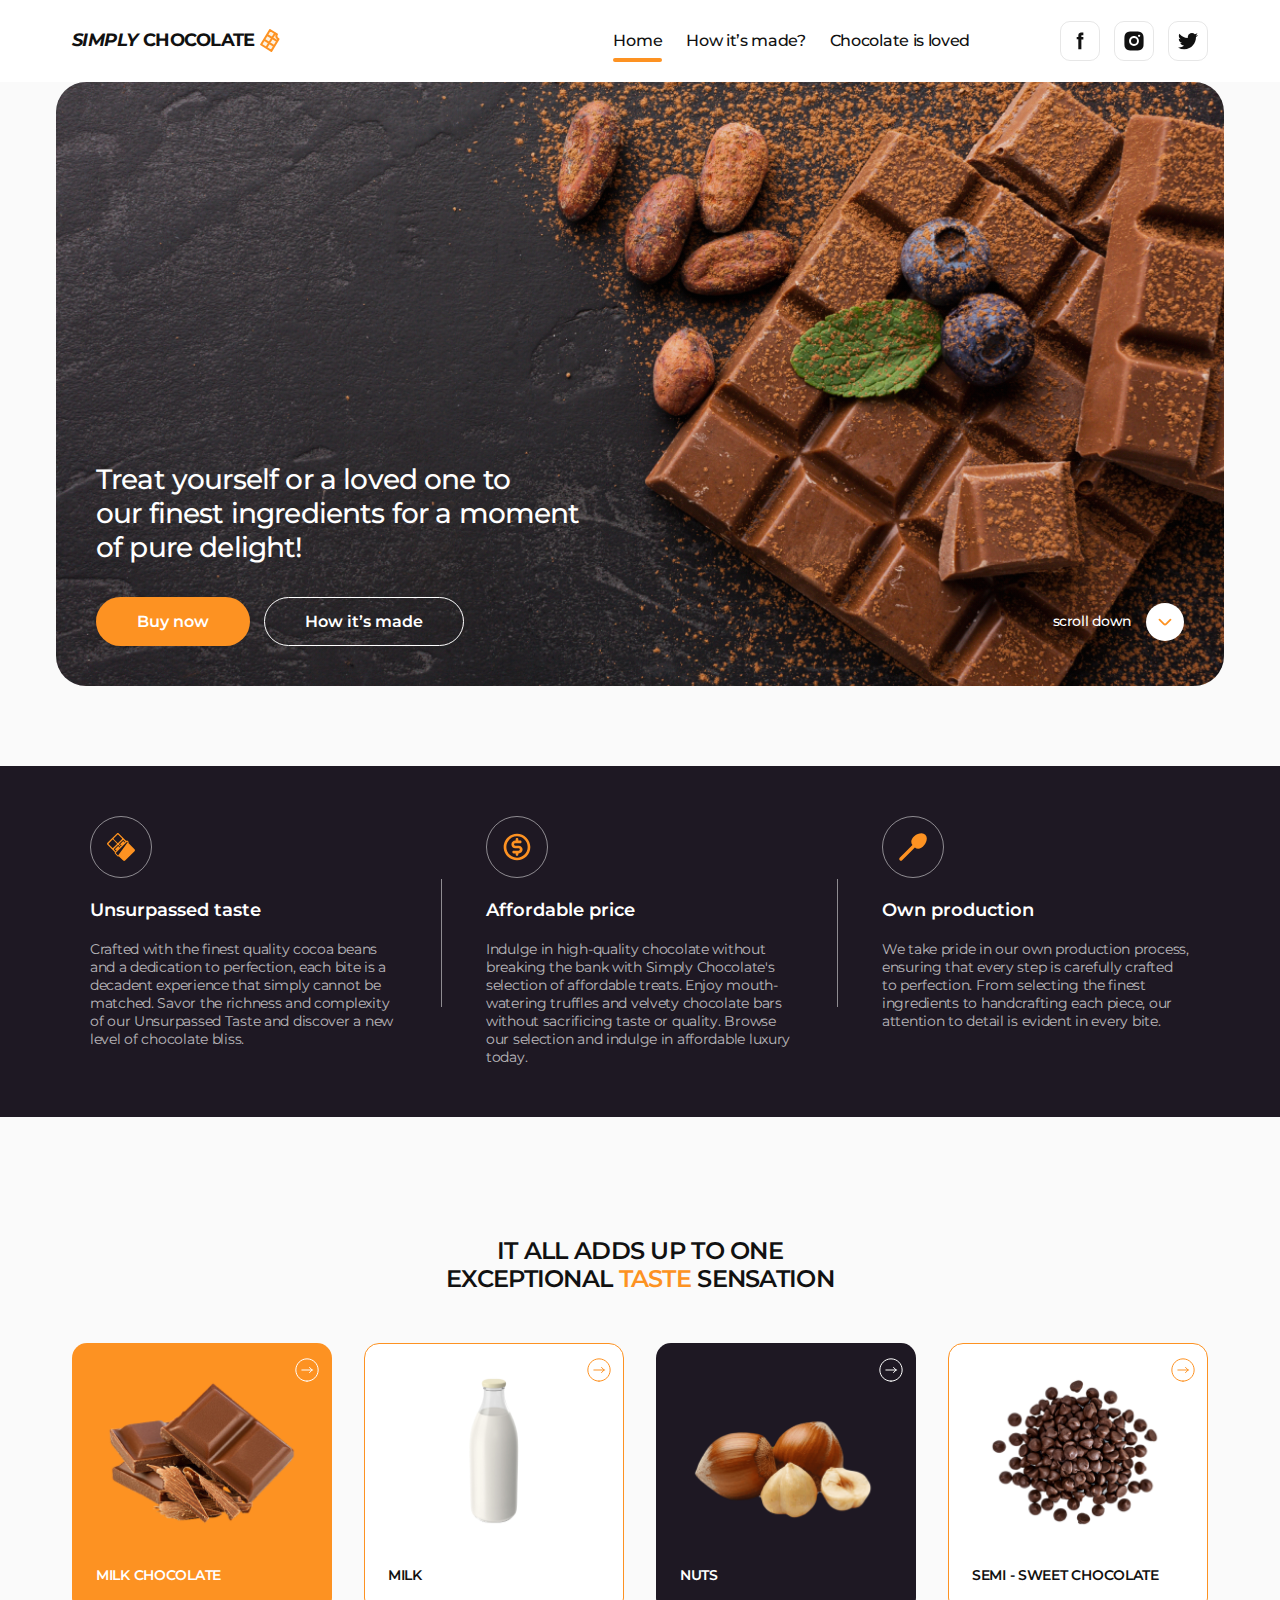
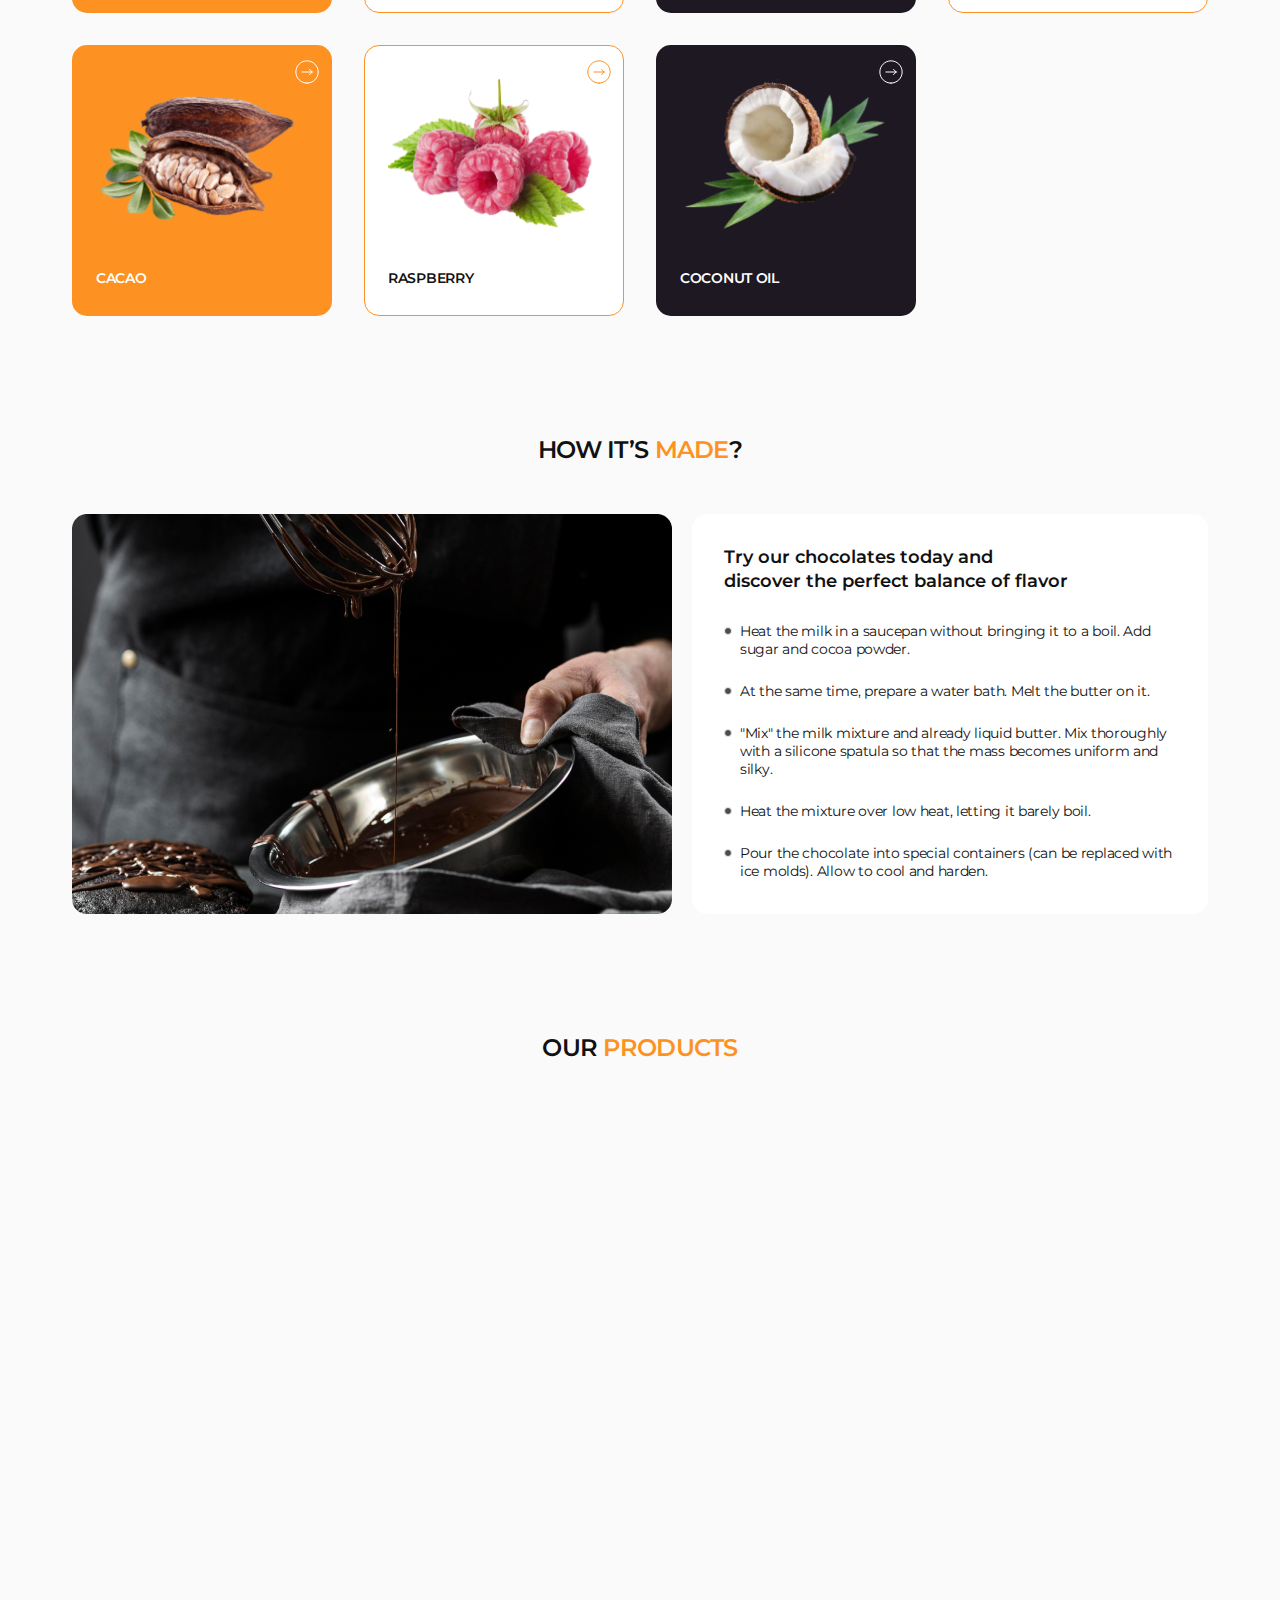
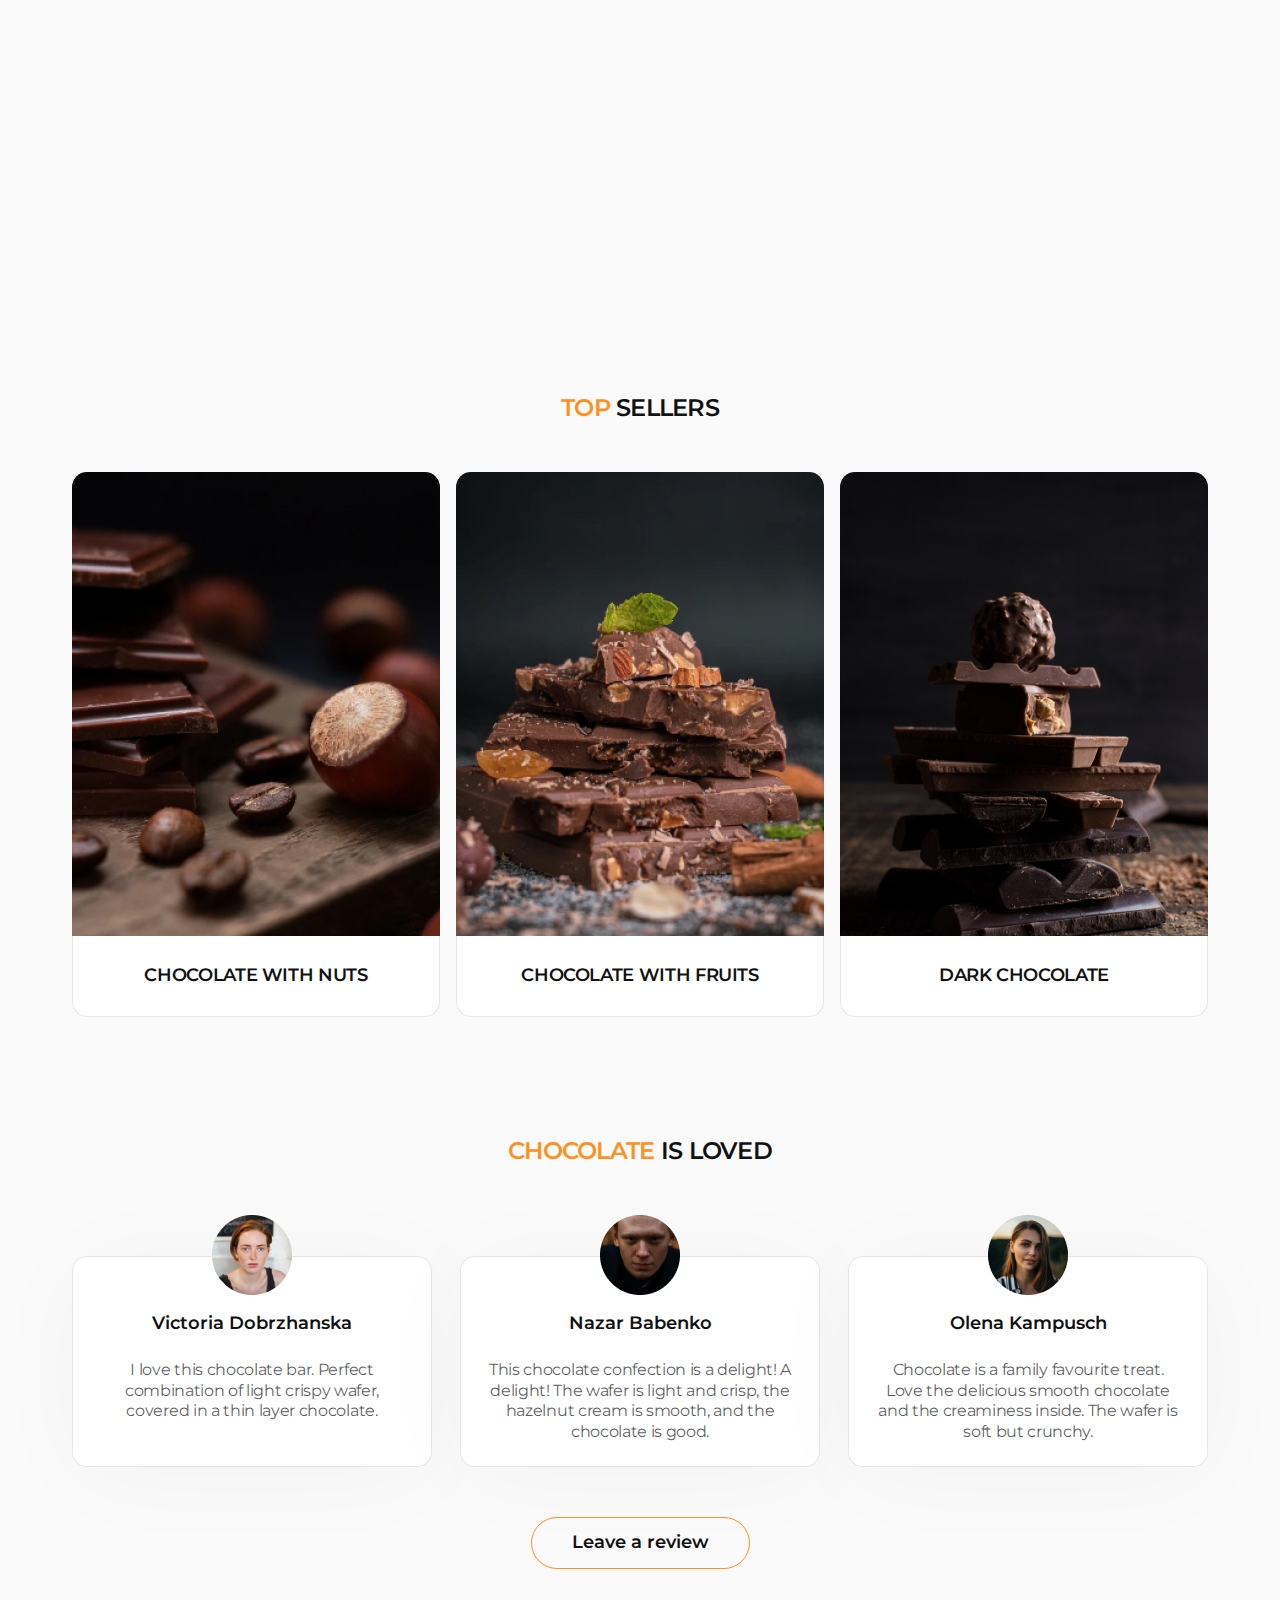
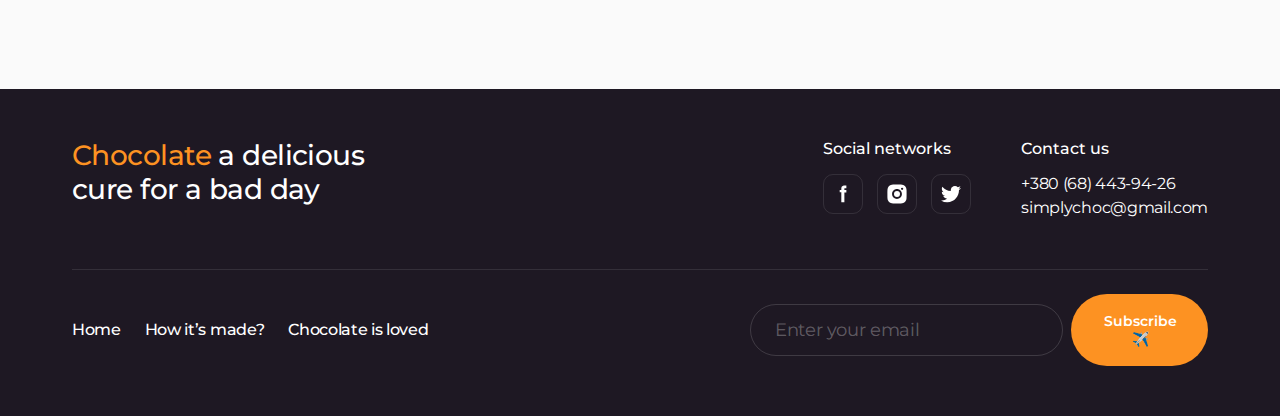
==== commit 1d9c779f: "Merge pull request #8 from YK911/module-05" ====
--- a/index.html
+++ b/index.html
@@ -19,6 +19,12 @@
       rel="stylesheet"
       href="https://cdn.jsdelivr.net/npm/modern-normalize@2.0.0/modern-normalize.min.css"
     />
+    <!-- Animations -->
+    <link
+      rel="stylesheet"
+      href="https://cdnjs.cloudflare.com/ajax/libs/animate.css/4.1.1/animate.min.css"
+    />
+    <link href="https://unpkg.com/aos@2.3.1/dist/aos.css" rel="stylesheet" />
     <!-- Custom styles -->
     <link rel="stylesheet" href="./css/styles.css" />
   </head>
@@ -27,7 +33,7 @@
     <header class="header" id="home">
       <div class="container">
         <nav class="header-nav">
-          <a class="logo" href="">
+          <a class="logo animate__animated animate__heartBeat" href="">
             <span class="logo-accent">SIMPLY</span> CHOCOLATE
             <img
               class="logo-icon"
@@ -112,7 +118,10 @@
                 </button>
               </li>
             </ul>
-            <a class="hero-link" href="#benefits">
+            <a
+              class="hero-link animate__animated animate__bounceInUp animate__delay-4s"
+              href="#benefits"
+            >
               scroll down
               <span class="hero-link-decor">
                 <svg class="hero-link-icon" width="22" height="22">
@@ -335,7 +344,11 @@
             Our <span class="accent">products</span>
           </h2>
           <ul class="products-list">
-            <li class="products-item">
+            <li
+              class="products-item"
+              data-aos="fade-right"
+              data-aos-delay="300"
+            >
               <img
                 class="products-ill"
                 src="./images/products/img-1.jpg"
@@ -347,7 +360,11 @@
               <p class="products-category">Dark chocolate</p>
               <button class="products-price" type="button">45 UAH</button>
             </li>
-            <li class="products-item">
+            <li
+              class="products-item"
+              data-aos="fade-right"
+              data-aos-delay="600"
+            >
               <img
                 class="products-ill"
                 src="./images/products/img-2.jpg"
@@ -359,7 +376,11 @@
               <p class="products-category">Milk chocolate</p>
               <button class="products-price" type="button">50 UAH</button>
             </li>
-            <li class="products-item">
+            <li
+              class="products-item"
+              data-aos="fade-right"
+              data-aos-delay="900"
+            >
               <img
                 class="products-ill"
                 src="./images/products/img-3.jpg"
@@ -371,7 +392,11 @@
               <p class="products-category">Dark chocolate</p>
               <button class="products-price" type="button">66 UAH</button>
             </li>
-            <li class="products-item">
+            <li
+              class="products-item"
+              data-aos="fade-right"
+              data-aos-delay="1200"
+            >
               <img
                 class="products-ill"
                 src="./images/products/img-4.jpg"
@@ -383,7 +408,11 @@
               <p class="products-category">Dark chocolate</p>
               <button class="products-price" type="button">54 UAH</button>
             </li>
-            <li class="products-item">
+            <li
+              class="products-item"
+              data-aos="fade-right"
+              data-aos-delay="1500"
+            >
               <img
                 class="products-ill"
                 src="./images/products/img-5.jpg"
@@ -395,7 +424,11 @@
               <p class="products-category">Milk chocolate</p>
               <button class="products-price" type="button">45 UAH</button>
             </li>
-            <li class="products-item">
+            <li
+              class="products-item"
+              data-aos="fade-right"
+              data-aos-delay="1800"
+            >
               <img
                 class="products-ill"
                 src="./images/products/img-6.jpg"
@@ -407,7 +440,11 @@
               <p class="products-category">Milk chocolate</p>
               <button class="products-price" type="button">50 UAH</button>
             </li>
-            <li class="products-item">
+            <li
+              class="products-item"
+              data-aos="fade-right"
+              data-aos-delay="2100"
+            >
               <img
                 class="products-ill"
                 src="./images/products/img-7.jpg"
@@ -419,7 +456,11 @@
               <p class="products-category">Dark chocolate</p>
               <button class="products-price" type="button">66 UAH</button>
             </li>
-            <li class="products-item">
+            <li
+              class="products-item"
+              data-aos="fade-right"
+              data-aos-delay="2400"
+            >
               <img
                 class="products-ill"
                 src="./images/products/img-8.jpg"
@@ -634,13 +675,148 @@
               <a class="menu-link" href="#reviews">Chocolate is loved</a>
             </li>
           </ul>
+
+          <form class="footer-form">
+            <label class="footer-form-label">
+              <input
+                class="footer-form-input"
+                type="email"
+                placeholder="Enter your email"
+              />
+            </label>
+            <button class="btn btn-accent footer-btn" type="submit">
+              Subscribe ✈️
+            </button>
+          </form>
         </div>
       </div>
     </footer>
     <!-- #endregion -->
-    <!-- Modal window -->
+    <!-- #region Modal window -->
     <div class="backdrop">
-      <div class="modal">BACKDROP &amp; MODAL WINDOW</div>
+      <div class="modal">
+        <button class="modal-btn" type="button" aria-label="Modal close button">
+          <svg class="modal-btn-icon" width="28" height="28">
+            <use href="./images/icons.svg#x-close"></use>
+          </svg>
+        </button>
+        <p class="modal-caption">
+          LEAVE A REVIEW ABOUT
+          <span class="modal-caption-accent">OUR CHOCOLATE</span>
+        </p>
+        <form class="modal-form" name="review_form" autocomplete="off">
+          <div class="modal-form-field">
+            <label class="modal-form-label" for="user_name">Name</label>
+            <div class="modal-form-box">
+              <input
+                class="modal-form-input"
+                type="text"
+                name="user_name"
+                id="user_name"
+                required
+                minlength="2"
+                pattern="[a-zA-Z]+\s[a-zA-Z]*"
+                title="Name must be two words separated by space"
+              />
+              <svg class="modal-form-icon" width="24" height="24">
+                <use href="./images/icons.svg#user"></use>
+              </svg>
+            </div>
+          </div>
+          <div class="modal-form-field">
+            <label class="modal-form-label" for="user_email">Email</label>
+            <div class="modal-form-box">
+              <input
+                class="modal-form-input"
+                type="text"
+                name="user_email"
+                id="user_email"
+                required
+              />
+              <svg class="modal-form-icon" width="24" height="24">
+                <use href="./images/icons.svg#mail"></use>
+              </svg>
+            </div>
+          </div>
+          <div class="modal-form-field">
+            <label class="modal-form-label" for="user_phone"
+              >Phone number</label
+            >
+            <div class="modal-form-box">
+              <input
+                class="modal-form-input"
+                type="text"
+                name="user_phone"
+                id="user_phone"
+              />
+              <svg class="modal-form-icon" width="24" height="24">
+                <use href="./images/icons.svg#phone"></use>
+              </svg>
+            </div>
+          </div>
+          <div class="modal-form-field">
+            <label class="modal-form-label" for="user_messafe">Comment</label>
+            <textarea
+              class="modal-form-message"
+              name="user_messafe"
+              id="user_messafe"
+              rows="4"
+              placeholder="Enter text"
+              required
+              minlength="10"
+            ></textarea>
+          </div>
+
+          <div class="modal-form-wrapper">
+            <input
+              class="visually-hidden"
+              type="checkbox"
+              name="user_agreement"
+              value="false"
+              id="user_agreement"
+            />
+            <label class="modal-form-agreement agreement" for="user_agreement">
+              <span class="agreement-checkbox">
+                <svg class="agreement-checkbox-icon" width="10" height="10">
+                  <use href="./images/icons.svg#check"></use>
+                </svg>
+              </span>
+              I accept the terms and conditions of the
+              <a
+                class="agreement-link"
+                href=""
+                target="_blank"
+                rel="noopener noreferrer"
+              >
+                Privacy Policy
+              </a>
+            </label>
+          </div>
+          <button class="btn btn-accent" type="submit">Send</button>
+        </form>
+      </div>
     </div>
+    <!-- #endregion -->
+
+    <!-- Scripts -->
+    <script src="https://unpkg.com/aos@2.3.1/dist/aos.js"></script>
+    <script>
+      AOS.init({
+        offset: 380,
+        once: true,
+      });
+
+      // const modal = document.querySelector('.modal');
+      // console.log('Left position', modal.offsetLeft);
+      // console.log('Top position', modal.offsetTop);
+      // const modalForm = document.querySelector('.modal-form');
+
+      // console.log('modalForm.name:', modalForm.name);
+      // modalForm.addEventListener('submit', event => {
+      //   event.preventDefault();
+      //   console.log(event.target.elements.user_pass.value);
+      //   event.target.reset();
+      // });
+    </script>
   </body>
 </html>
--- a/css/styles.css
+++ b/css/styles.css
@@ -1,10 +1,11 @@
 /* #region Base */
+html {
+  scroll-behavior: smooth;
+}
 body {
   font-family: Montserrat, sans-serif;
   color: #111;
   background-color: #fafafa;
-  /* Pattern image */
-  /* background-image: url('data:image/svg+xml,%3Csvg width="52" height="26" viewBox="0 0 52 26" xmlns="http://www.w3.org/2000/svg"%3E%3Cg fill="none" fill-rule="evenodd"%3E%3Cg fill="%239C92AC" fill-opacity="0.4"%3E%3Cpath d="M10 10c0-2.21-1.79-4-4-4-3.314 0-6-2.686-6-6h2c0 2.21 1.79 4 4 4 3.314 0 6 2.686 6 6 0 2.21 1.79 4 4 4 3.314 0 6 2.686 6 6 0 2.21 1.79 4 4 4v2c-3.314 0-6-2.686-6-6 0-2.21-1.79-4-4-4-3.314 0-6-2.686-6-6zm25.464-1.95l8.486 8.486-1.414 1.414-8.486-8.486 1.414-1.414z" /%3E%3C/g%3E%3C/g%3E%3C/svg%3E'); */
 }
 h1,
 h2,
@@ -94,6 +95,13 @@
   background-color: transparent;
   border: 1px solid transparent;
   border-radius: 100px;
+
+  /* transition-property: color, background-color, border-color;
+  transition-duration: 500ms;
+  transition-timing-function: ease;
+  transition-delay: 0s; */
+  transition: color 500ms ease-in, background-color 500ms ease-in,
+    border-color 500ms ease-in;
 }
 .btn-accent {
   background-color: #fd9222;
@@ -123,6 +131,48 @@
   background-color: #fd9222;
 }
 /* #endregion Common */
+
+/* #region Animation */
+@keyframes move-bottom {
+  0% {
+    transform: translateX(0) translateY(-200px);
+    opacity: 0;
+  }
+  50% {
+    opacity: 0.6;
+  }
+  100% {
+    transform: translateX(0) translateY(0);
+    opacity: 1;
+  }
+}
+@keyframes move-right {
+  0% {
+    transform: translateX(-100px) translateY(0);
+    opacity: 0;
+  }
+  50% {
+    opacity: 0.6;
+  }
+  100% {
+    transform: translateX(0) translateY(0);
+    opacity: 1;
+  }
+}
+@keyframes move-top {
+  0% {
+    transform: translateX(0) translateY(100px);
+    opacity: 0;
+  }
+  50% {
+    opacity: 0.6;
+  }
+  100% {
+    transform: translateX(0) translateY(0);
+    opacity: 1;
+  }
+}
+/* #endregion Animation */
 
 /* #region Logo */
 .logo {
@@ -147,9 +197,23 @@
 .menu-item {
 }
 .menu-link {
+  position: relative;
   font-weight: 500;
   line-height: 1.14;
   letter-spacing: -0.02em;
+  transition: color 300ms ease-in;
+}
+.menu-link.current::after {
+  content: '';
+  display: block;
+  position: absolute;
+  bottom: 20px;
+
+  width: 100%;
+  height: 4px;
+
+  border-radius: 2px;
+  background: #fd9222;
 }
 .header-menu .menu-link {
   display: block;
@@ -185,6 +249,9 @@
   color: #111;
   border: 1px solid rgba(17, 17, 17, 0.1);
   border-radius: 10px;
+
+  transition: 300ms ease-in;
+  transition-property: color, border-color;
 }
 .socials-link:hover,
 .socials-link:focus {
@@ -204,6 +271,10 @@
 
 /* #region Header */
 .header {
+  position: sticky;
+  top: 0;
+  z-index: 1000;
+  background: #fff;
 }
 .header .container {
   display: flex;
@@ -222,9 +293,6 @@
 
 /* #region Hero */
 .hero {
-  /* max-width: 1440px;
-  margin: 0 auto;
-  background-color: #f49c04; */
   padding-bottom: 80px;
 }
 .hero .container {
@@ -250,6 +318,8 @@
   line-height: 1.21;
   letter-spacing: -0.03em;
   color: #fff;
+
+  animation: move-bottom 500ms ease-in 2s both;
 }
 .hero-list {
   display: flex;
@@ -257,7 +327,11 @@
 
   margin-right: auto;
 }
-.hero-item {
+.hero-item:first-child > .btn {
+  animation: move-right 500ms cubic-bezier(0, 1.14, 1, 1.19) 2700ms both;
+}
+.hero-item:last-child > .btn {
+  animation: move-right 500ms cubic-bezier(0, 1.14, 1, 1.19) 2500ms both;
 }
 .hero-wrapper {
   display: flex;
@@ -274,6 +348,9 @@
   line-height: 1.28;
   letter-spacing: -0.03em;
   color: #fff;
+  transition: color 300ms ease-in;
+
+  /* animation: move-top 500ms cubic-bezier(0, 1.1, 1, 1.32) 4000ms both; */
 }
 .hero-link:hover,
 .hero-link:focus {
@@ -289,6 +366,9 @@
   color: #fd9222;
   background: #fff;
   border-radius: 50%;
+
+  transition: 300ms ease-in;
+  transition-property: color, background-color;
 }
 .hero-link:hover .hero-link-decor,
 .hero-link:focus .hero-link-decor {
@@ -311,13 +391,17 @@
   gap: 88px;
 }
 .benefits-item {
+  position: relative;
   width: 308px;
 }
 .benefits-item:not(:last-child)::after {
   content: '';
+  position: absolute;
+  top: calc((100% - 124px) / 2);
+  right: -44px;
   display: block;
   width: 1px;
-  height: 124px;
+  height: 51%;
   background: rgba(255, 255, 255, 0.5);
 }
 .benefits-wrapper {
@@ -359,6 +443,8 @@
   gap: 32px;
 }
 .ingridients-item {
+  position: relative;
+
   width: calc((100% - 32px * 3) / 4);
   padding: 28px 23px;
 
@@ -381,6 +467,10 @@
   border-color: #fd9222;
 }
 .ingridients-icon {
+  position: absolute;
+  top: 14px;
+  /* right: 14px; */
+  left: 222px;
   stroke: #fff;
 }
 .ingridients-item:nth-child(2n) .ingridients-icon {
@@ -453,7 +543,6 @@
   border: 1px solid #eceded;
   border-radius: 50%;
 }
-
 /* #endregion Made */
 
 /* #region Products */
@@ -516,8 +605,31 @@
   width: calc((100% - 16px * 2) / 3);
 }
 .bestsellers-thumb {
+  position: relative;
   border-radius: 15px 15px 0 0;
   overflow: hidden;
+}
+.overlay {
+  position: absolute;
+  top: 0;
+  left: 0;
+  transform: translateY(100%);
+  transition: transform 500ms ease-in;
+
+  display: flex;
+  align-items: center;
+  width: 100%;
+  height: 100%;
+  padding: 40px;
+  font-size: 14px;
+  line-height: 1.29;
+  letter-spacing: -0.02em;
+  color: #fafafa;
+  backdrop-filter: blur(15px);
+  background: linear-gradient(161deg, #fdfdff 0%, rgba(8, 2, 21, 0) 100%);
+}
+.bestsellers-item:hover .overlay {
+  transform: translateY(0);
 }
 .bestsellers-ill {
 }
@@ -542,6 +654,9 @@
 .reviews {
   padding-bottom: 120px;
 }
+.reviews-title {
+  margin-bottom: 91px;
+}
 .reviews-list {
   display: flex;
   flex-wrap: wrap;
@@ -550,6 +665,7 @@
   margin-bottom: 50px;
 }
 .reviews-item {
+  position: relative;
   width: calc((100% - 28px * 2) / 3);
   padding: 55px 24px 24px;
   background: #fff;
@@ -558,6 +674,9 @@
   box-shadow: 0 9px 100px 0 rgba(17, 17, 17, 0.03);
 }
 .reviews-avatar {
+  position: absolute;
+  top: -42px;
+  left: calc((100% - 80px) / 2);
 }
 .reviews-author {
   margin-bottom: 24px;
@@ -636,8 +755,51 @@
 }
 .footer-bootom {
   order: 2;
+  display: flex;
+  justify-content: space-between;
+  align-items: center;
 }
 .footer-menu {
+}
+.footer-form {
+  display: flex;
+  align-items: center;
+  gap: 8px;
+  max-width: 458px;
+  width: 100%;
+}
+.footer-form-label {
+  max-width: 313px;
+  width: 100%;
+}
+.footer-form-input {
+  width: 100%;
+  height: 52px;
+  padding: 13px 24px;
+  font-size: 18px;
+  line-height: 1.22;
+  letter-spacing: -0.02em;
+  color: #fff;
+  border: 1.5px solid rgba(255, 255, 255, 0.15);
+  border-radius: 30px;
+  background: transparent;
+  outline: transparent;
+  transition: border-color 300ms ease-in;
+}
+.footer-form-input:focus {
+  border-color: #fff;
+}
+.footer-form-input::placeholder {
+  color: rgba(255, 255, 255, 0.3);
+}
+.footer-btn {
+  display: inline-flex;
+  align-items: center;
+  gap: 16px;
+  min-width: 137px;
+  padding: 17px 32px;
+  font-size: 14px;
+  line-height: 1.29;
 }
 /* #endregion Footer */
 
@@ -652,9 +814,192 @@
   text-align: center;
   letter-spacing: -0.02em;
   color: #fff;
+  transition: color 300ms ease-in;
 }
 .contacts-link:hover,
 .contacts-link:focus {
   color: #fd9222;
 }
 /* #endregion Contacts */
+
+/* #region Modal window */
+.backdrop {
+  position: fixed;
+  top: 0;
+  left: 0;
+  width: 100%;
+  height: 100%;
+  z-index: 10000;
+  background: rgba(46, 47, 66, 0.4);
+
+  opacity: 0;
+  visibility: hidden;
+  pointer-events: none;
+  transition: opacity 300ms ease-in, visibility 300ms ease-in;
+  transition-delay: 300ms;
+}
+.backdrop.is-open {
+  opacity: 1;
+  visibility: visible;
+  pointer-events: initial;
+  transition-delay: 0ms;
+}
+.modal {
+  position: absolute;
+  top: 50%;
+  left: 50%;
+  transform: translateX(-50%) translateY(-50%) scale(0.2);
+
+  width: 517px;
+  min-height: 794px;
+  padding: 40px;
+  background: #fafafa;
+  border-radius: 15px;
+  opacity: 0;
+  transition: transform 300ms cubic-bezier(0.68, -0.55, 0.27, 1.55),
+    opacity 300ms cubic-bezier(0.68, -0.55, 0.27, 1.55);
+  transition-delay: 0ms;
+}
+.backdrop.is-open .modal {
+  opacity: 1;
+  transform: translateX(-50%) translateY(-50%) scale(1);
+  transition-delay: 300ms;
+}
+.modal-btn {
+  position: absolute;
+  top: 24px;
+  right: 24px;
+
+  width: 28px;
+  height: 28px;
+  padding: 0;
+
+  display: flex;
+  align-items: center;
+  justify-content: center;
+
+  color: #111111;
+  border: none;
+  background-color: transparent;
+}
+.modal-btn-icon {
+  stroke: currentColor;
+}
+.modal-caption {
+  width: 298px;
+  margin-bottom: 40px;
+  font-weight: 600;
+  font-size: 24px;
+  line-height: 1.17;
+  letter-spacing: -0.03em;
+  text-transform: uppercase;
+}
+.modal-caption-accent {
+  color: #fd9222;
+}
+/* Form */
+.modal-form {
+}
+.modal-form-field {
+  margin-bottom: 18px;
+}
+.modal-form-label {
+  font-size: 14px;
+  letter-spacing: -0.02em;
+  color: rgba(64, 64, 64, 0.3);
+}
+.modal-form-box {
+  position: relative;
+  margin-top: 8px;
+}
+.modal-form-input {
+  width: 100%;
+  height: 68px;
+  padding: 22px 62px;
+  border: 1.5px solid rgba(17, 17, 17, 0.05);
+  border-radius: 13px;
+  box-shadow: 0 5px 5px 0 rgba(0, 0, 0, 0.03);
+  outline: transparent;
+  transition: border-color 300ms ease-in;
+}
+.modal-form-input:focus {
+  border-color: #fd9222;
+}
+.modal-form-icon {
+  position: absolute;
+  left: 24px;
+  top: 50%;
+  transform: translateY(-50%);
+  stroke: #404040;
+  fill: transparent;
+  transition: stroke 300ms ease-in;
+}
+.modal-form-input:focus + .modal-form-icon {
+  stroke: #fd9222;
+}
+.modal-form-message {
+  display: block;
+  width: 100%;
+  height: 137px;
+  padding: 22px 24px;
+  margin-top: 8px;
+  font-size: 18px;
+  border: 1.5px solid rgba(17, 17, 17, 0.05);
+  border-radius: 13px;
+  outline: transparent;
+  resize: none;
+  transition: border-color 300ms ease-in;
+}
+.modal-form-message:focus {
+  border-color: #fd9222;
+}
+.modal-form-message::placeholder {
+  letter-spacing: -0.02em;
+  color: rgba(64, 64, 64, 0.3);
+}
+.modal-form-agreement {
+  margin-top: 18px;
+  margin-bottom: 40px;
+}
+.agreement {
+  display: block;
+  font-size: 14px;
+  letter-spacing: -0.02em;
+  color: rgba(64, 64, 64, 0.6);
+}
+.agreement-checkbox {
+  display: inline-flex;
+  align-items: center;
+  justify-content: center;
+  width: 20px;
+  height: 20px;
+  margin-right: 12px;
+  border-radius: 6px;
+  border: 1px solid rgba(17, 17, 17, 0.14);
+  transition: background-color 300ms ease-in-out, border-color 300ms ease-in-out,
+    box-shadow 300ms ease-in-out;
+}
+input[type='checkbox']:checked + .agreement .agreement-checkbox {
+  background: #fd9222;
+  border-color: #fd9222;
+}
+input[type='checkbox']:focus-visible + .agreement-checkbox {
+  box-shadow: 0 0 0 4px rgba(253, 146, 34, 0.25);
+}
+.agreement-checkbox-icon {
+  opacity: 0;
+  fill: #fff;
+  transition: opacity 300ms ease-in-out;
+}
+input[type='checkbox']:checked
+  + .agreement
+  > .agreement-checkbox
+  > .agreement-checkbox-icon {
+  opacity: 1;
+}
+.agreement-link {
+  text-decoration: underline;
+  text-decoration-skip-ink: none;
+  color: #fd9222;
+}
+/* #endregion Modal window */
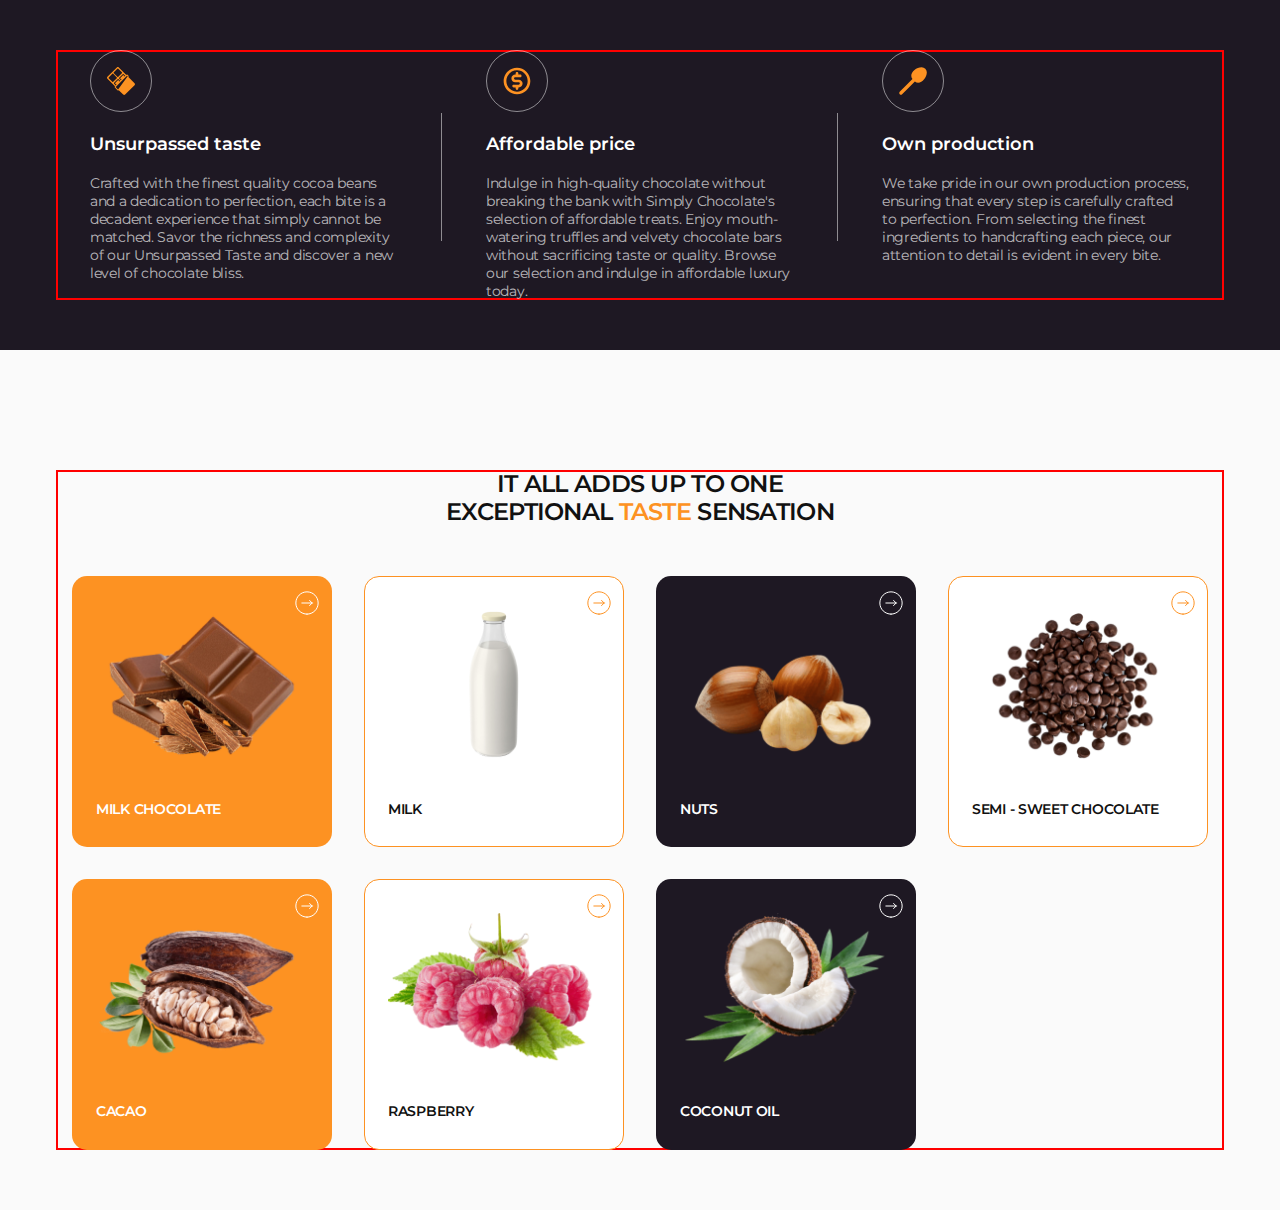
==== commit b4a77ef0: "add module 06 lesson 01" ====
--- a/index.html
+++ b/index.html
@@ -30,7 +30,7 @@
   </head>
   <body class="page">
     <!-- #region Header -->
-    <header class="header" id="home">
+    <header class="header hide" id="home">
       <div class="container">
         <nav class="header-nav">
           <a class="logo animate__animated animate__heartBeat" href="">
@@ -101,7 +101,7 @@
     <!-- #endregion Header -->
     <main>
       <!-- #region Hero -->
-      <section class="hero">
+      <section class="hero hide">
         <div class="container">
           <h1 class="hero-title">
             Treat yourself or a loved one to our&nbsp;finest ingredients for a
@@ -292,7 +292,7 @@
       <!-- #endregion  -->
 
       <!-- #region Made -->
-      <section class="made section" id="made">
+      <section class="made section hide" id="made">
         <div class="container">
           <h2 class="made-title">How it’s <span class="accent">made</span>?</h2>
           <div class="made-wrapper">
@@ -338,7 +338,7 @@
       <!-- #endregion  -->
 
       <!-- #region Products -->
-      <section class="products section">
+      <section class="products section hide">
         <div class="container">
           <h2 class="products-title">
             Our <span class="accent">products</span>
@@ -478,7 +478,7 @@
       <!-- #endregion  -->
 
       <!-- #region Bestsellers -->
-      <section class="bestsellers section">
+      <section class="bestsellers section hide">
         <div class="container">
           <h2 class="bestsellers-title">
             <span class="accent">Top</span> sellers
@@ -538,7 +538,7 @@
       <!-- #endregion -->
 
       <!-- #region Reviews -->
-      <section class="reviews section" id="reviews">
+      <section class="reviews section hide" id="reviews">
         <div class="container">
           <h2 class="reviews-title">
             <span class="accent">Chocolate</span> is loved
@@ -597,7 +597,7 @@
       <!-- #endregion -->
     </main>
     <!-- #region Footer -->
-    <footer class="footer">
+    <footer class="footer hide">
       <div class="container">
         <div class="footer-top">
           <p class="footer-slogan">
@@ -693,7 +693,7 @@
     </footer>
     <!-- #endregion -->
     <!-- #region Modal window -->
-    <div class="backdrop">
+    <div class="backdrop hide">
       <div class="modal">
         <button class="modal-btn" type="button" aria-label="Modal close button">
           <svg class="modal-btn-icon" width="28" height="28">
@@ -799,7 +799,7 @@
     <!-- #endregion -->
 
     <!-- Scripts -->
-    <script src="https://unpkg.com/aos@2.3.1/dist/aos.js"></script>
+    <!-- <script src="https://unpkg.com/aos@2.3.1/dist/aos.js"></script>
     <script>
       AOS.init({
         offset: 380,
@@ -817,6 +817,6 @@
       //   console.log(event.target.elements.user_pass.value);
       //   event.target.reset();
       // });
-    </script>
+    </script> -->
   </body>
 </html>
--- a/css/styles.css
+++ b/css/styles.css
@@ -1,3 +1,7 @@
+.hide {
+  display: none;
+}
+
 /* #region Base */
 html {
   scroll-behavior: smooth;
@@ -59,12 +63,24 @@
   padding: 60px 0;
 }
 .container {
-  width: 1168px;
-  padding: 0 16px;
+  min-width: 320px;
+  max-width: 375px;
+  padding: 0 20px;
   margin: 0 auto;
-  /*
+
   outline: 2px solid red;
-  outline-offset: -2px; */
+  outline-offset: -2px;
+}
+@media screen and (min-width: 768px) {
+  .container {
+    max-width: 736px;
+    padding: 0 16px;
+  }
+}
+@media screen and (min-width: 1158px) {
+  .container {
+    max-width: 1168px;
+  }
 }
 .ingridients-title,
 .made-title,
@@ -382,27 +398,47 @@
 
 /* #region Benefits */
 .benefits {
-  padding: 50px 0;
+  padding: 20px 0;
   background: #1e1823;
 }
+@media only screen and (min-width: 768px) {
+  .benefits {
+    padding: 50px 0;
+  }
+}
 .benefits-list {
   display: flex;
-  justify-content: center;
-  gap: 88px;
+  flex-direction: column;
+  row-gap: 20px;
+}
+@media only screen and (min-width: 768px) {
+  .benefits-list {
+    flex-direction: row;
+    flex-wrap: wrap;
+    column-gap: 88px;
+    row-gap: 44px;
+  }
+}
+@media only screen and (min-width: 1158px) {
+  .benefits-list {
+    justify-content: center;
+  }
 }
 .benefits-item {
   position: relative;
   width: 308px;
 }
-.benefits-item:not(:last-child)::after {
-  content: '';
-  position: absolute;
-  top: calc((100% - 124px) / 2);
-  right: -44px;
-  display: block;
-  width: 1px;
-  height: 51%;
-  background: rgba(255, 255, 255, 0.5);
+@media only screen and (min-width: 1158px) {
+  .benefits-item:not(:last-child)::after {
+    content: '';
+    position: absolute;
+    top: calc((100% - 124px) / 2);
+    right: -44px;
+    display: block;
+    width: 1px;
+    height: 51%;
+    background: rgba(255, 255, 255, 0.5);
+  }
 }
 .benefits-wrapper {
   display: flex;
@@ -415,8 +451,6 @@
   border: 1px solid rgba(255, 255, 255, 0.5);
   border-radius: 50%;
 }
-.benefits-icon {
-}
 .benefits-caption {
   margin-bottom: 18px;
 
@@ -435,7 +469,17 @@
 
 /* #region Ingridients */
 .ingridients {
-  padding-top: 120px;
+  padding-top: 80px;
+}
+@media only screen and (min-width: 768px) {
+  .ingridients {
+    padding-top: 100px;
+  }
+}
+@media only screen and (min-width: 1158px) {
+  .ingridients {
+    padding-top: 120px;
+  }
 }
 .ingridients-list {
   display: flex;
@@ -452,7 +496,6 @@
   border: 1px solid #fd9222;
   border-radius: 15px;
 }
-/* a * n + b */
 .ingridients-item:nth-child(4n + 1) {
   background: #fd9222;
   color: #fff;
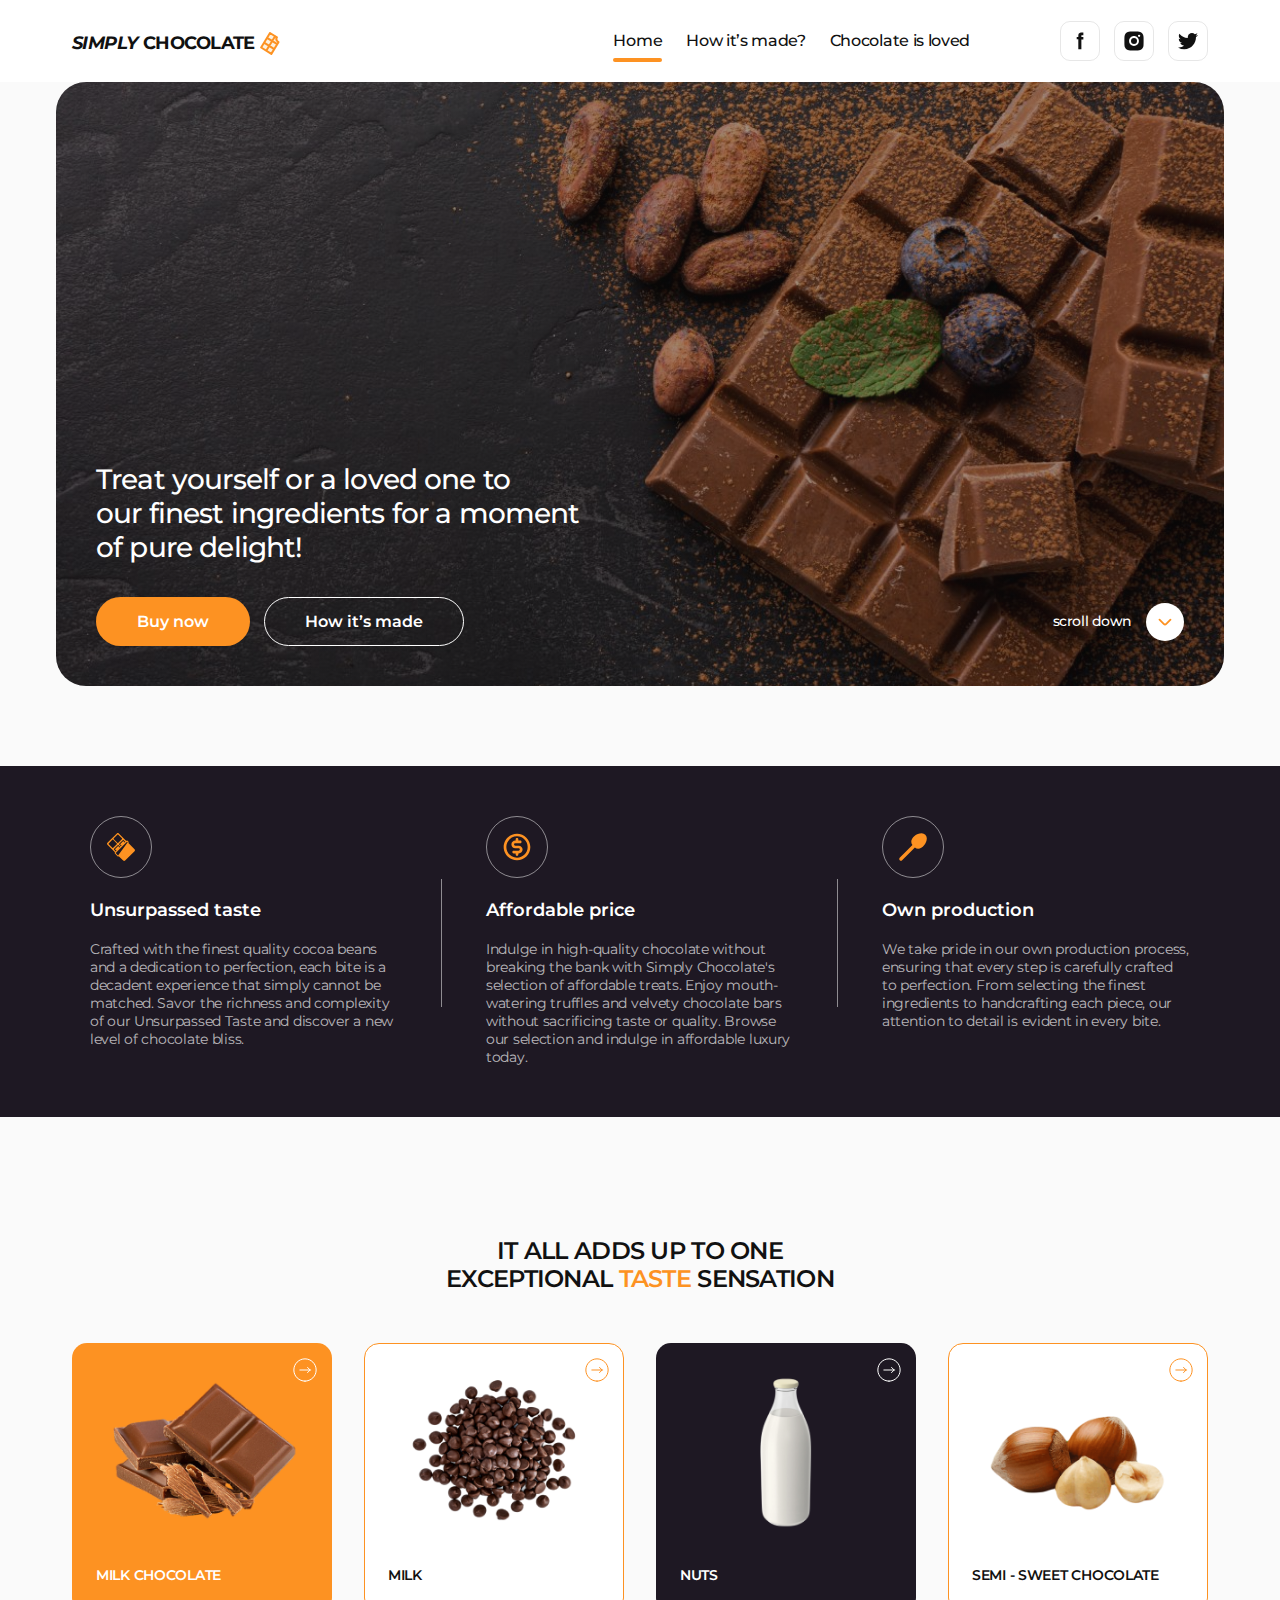
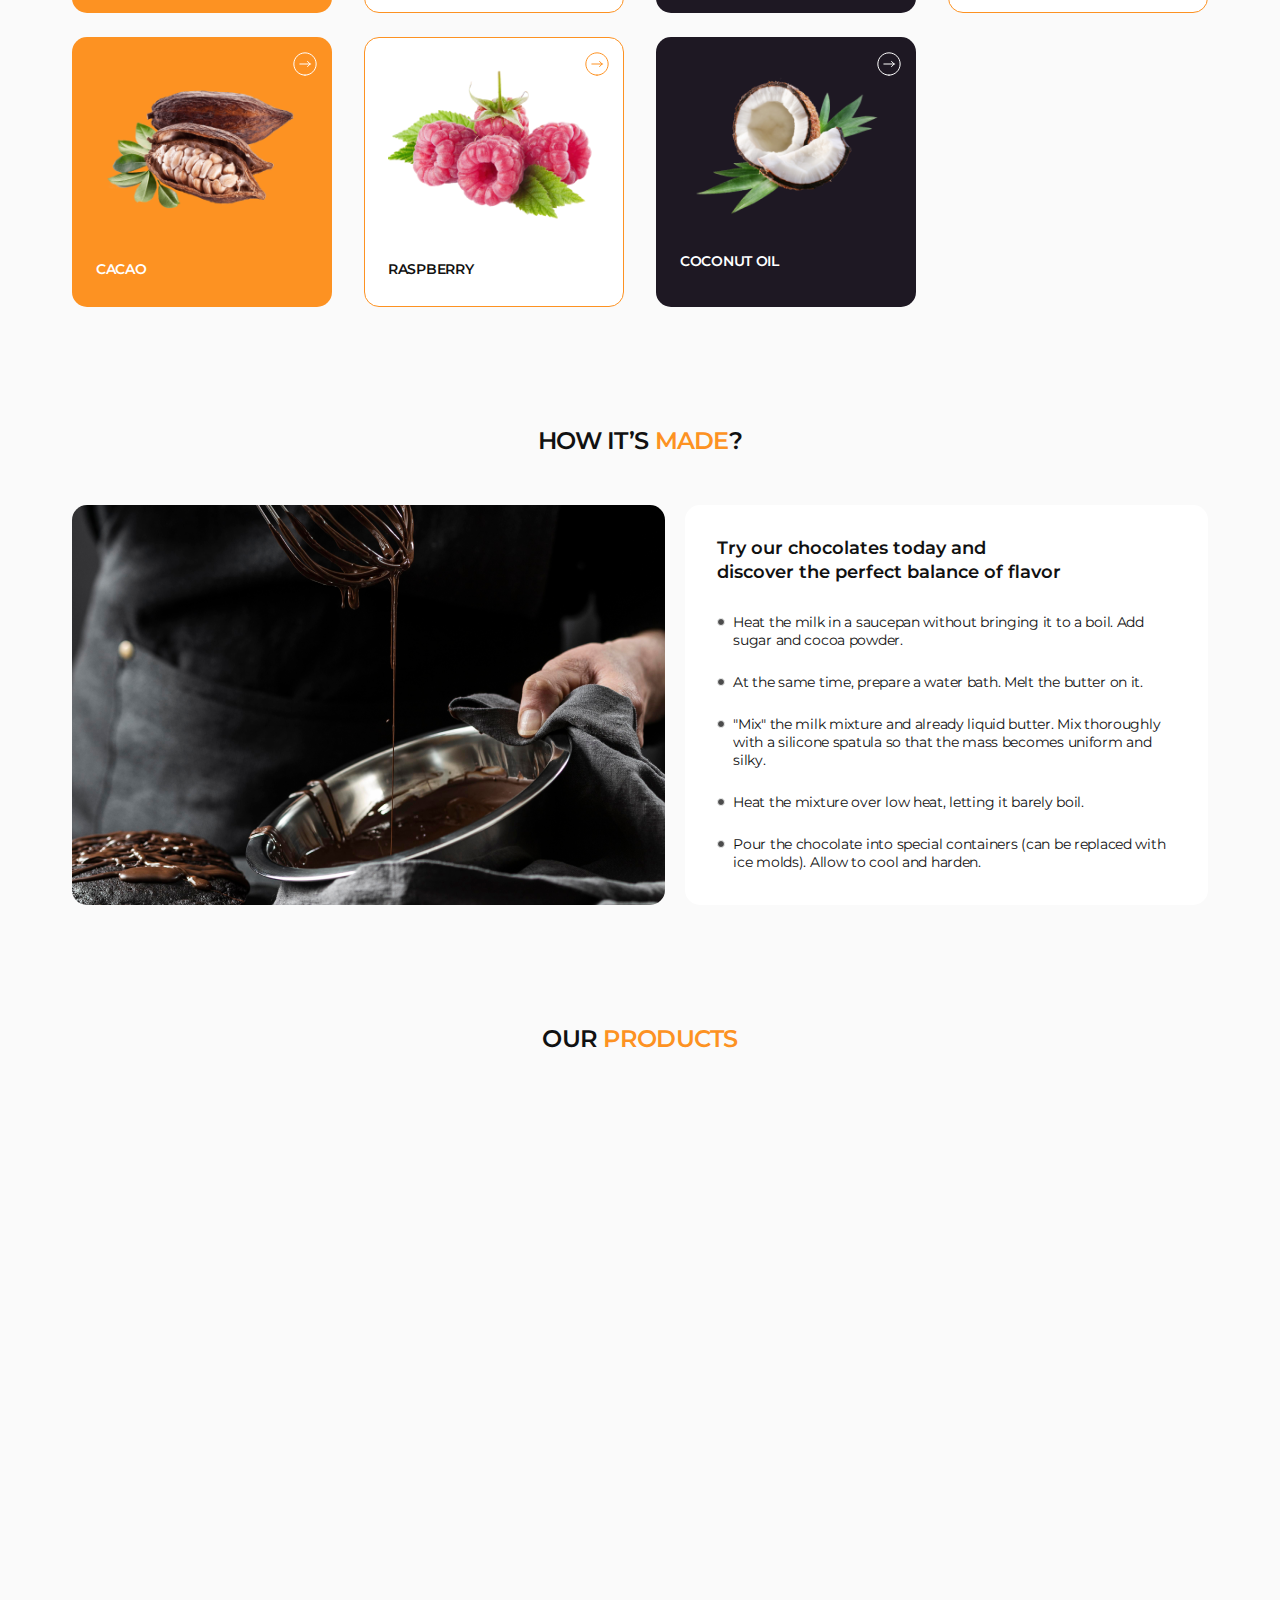
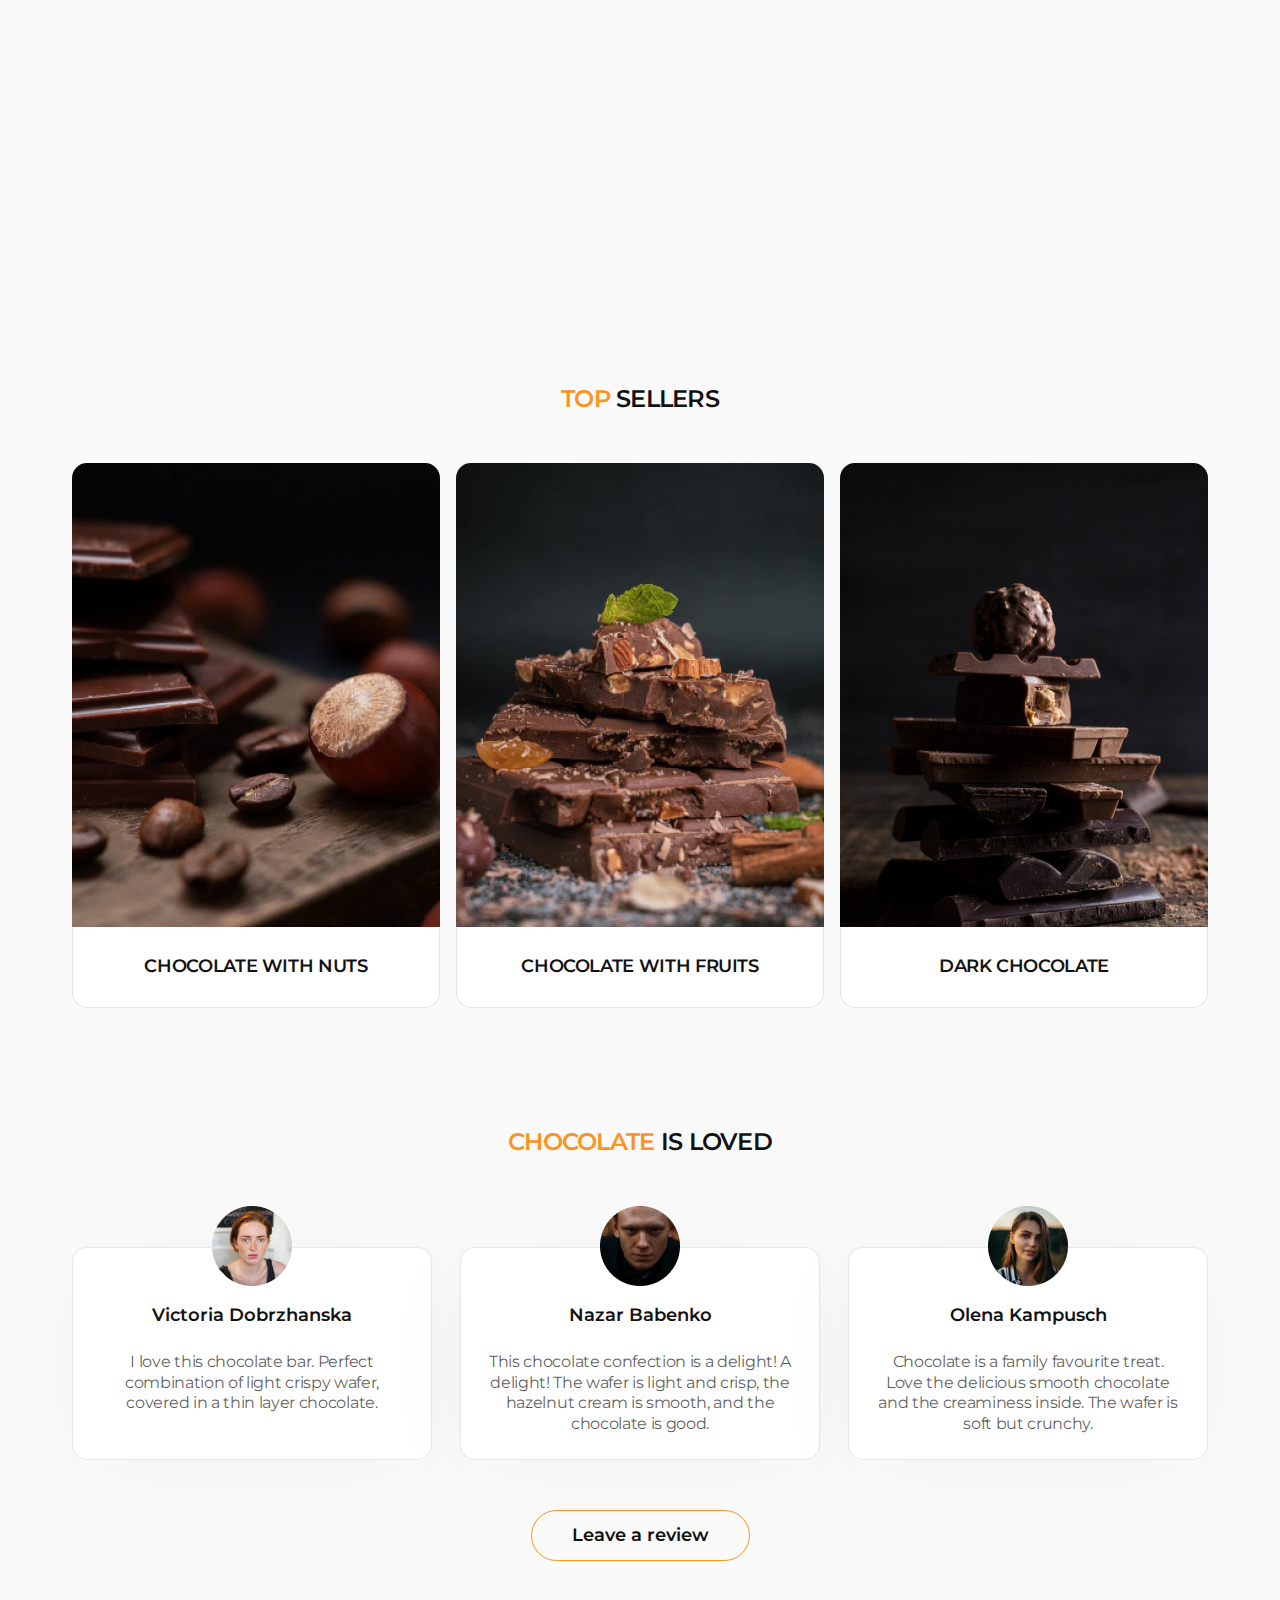
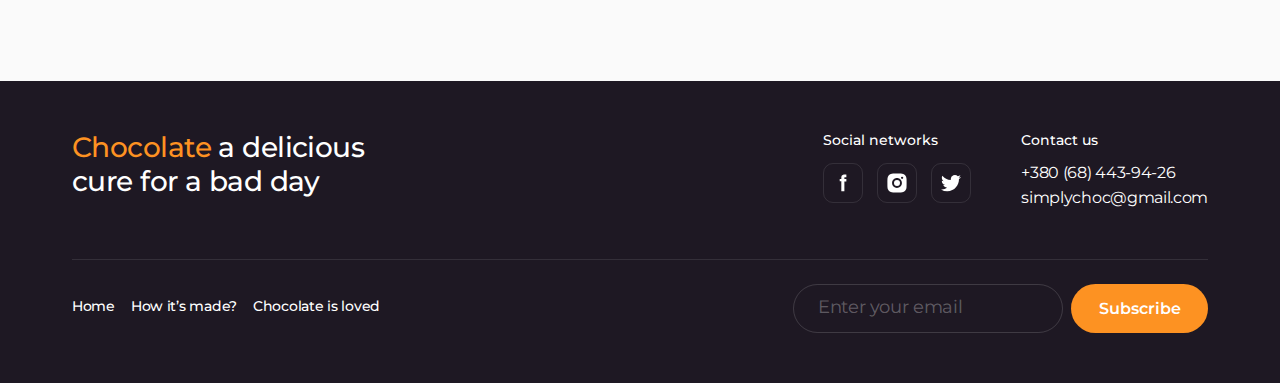
==== commit deae6930: "finish module 06" ====
--- a/index.html
+++ b/index.html
@@ -30,10 +30,10 @@
   </head>
   <body class="page">
     <!-- #region Header -->
-    <header class="header hide" id="home">
+    <header class="header" id="home">
       <div class="container">
         <nav class="header-nav">
-          <a class="logo animate__animated animate__heartBeat" href="">
+          <a class="logo" href="">
             <span class="logo-accent">SIMPLY</span> CHOCOLATE
             <img
               class="logo-icon"
@@ -43,6 +43,11 @@
               height="24"
             />
           </a>
+          <button class="mobile-menu-btn" type="button">
+            <svg class="mobile-menu-icon" width="28" height="28">
+              <use href="./images/icons.svg#burger-menu"></use>
+            </svg>
+          </button>
           <ul class="header-menu menu">
             <li class="menu-item">
               <a class="menu-link current" href="#home">Home</a>
@@ -101,7 +106,7 @@
     <!-- #endregion Header -->
     <main>
       <!-- #region Hero -->
-      <section class="hero hide">
+      <section class="hero">
         <div class="container">
           <h1 class="hero-title">
             Treat yourself or a loved one to our&nbsp;finest ingredients for a
@@ -110,20 +115,19 @@
           <div class="hero-wrapper">
             <ul class="hero-list">
               <li class="hero-item">
-                <button class="btn btn-accent" type="button">Buy now</button>
+                <button class="hero-btn btn btn-accent" type="button">
+                  Buy now
+                </button>
               </li>
               <li class="hero-item">
-                <button class="btn btn-light" type="button">
+                <button class="hero-btn btn btn-light" type="button">
                   How it’s made
                 </button>
               </li>
             </ul>
-            <a
-              class="hero-link animate__animated animate__bounceInUp animate__delay-4s"
-              href="#benefits"
-            >
+            <a class="hero-link" href="#benefits">
               scroll down
-              <span class="hero-link-decor">
+              <span class="hero-link-box">
                 <svg class="hero-link-icon" width="22" height="22">
                   <use href="./images/icons.svg#icon-small-arrow"></use>
                 </svg>
@@ -201,10 +205,15 @@
               </svg>
               <img
                 class="ingridients-ill"
+                srcset="
+                  ./images/ingridients/img-1.png    1x,
+                  ./images/ingridients/img-1@2x.png 2x
+                "
                 src="./images/ingridients/img-1.png"
                 alt="Milk chocolate"
-                width="214"
-                height="160"
+                width="236"
+                height="176"
+                loading="lazy"
               />
               <h3 class="ingridients-caption">MILK CHOCOLATE</h3>
             </li>
@@ -214,10 +223,15 @@
               </svg>
               <img
                 class="ingridients-ill"
+                srcset="
+                  ./images/ingridients/img-2.png    1x,
+                  ./images/ingridients/img-2@2x.png 2x
+                "
                 src="./images/ingridients/img-2.png"
                 alt="Milk"
-                width="214"
-                height="160"
+                width="236"
+                height="176"
+                loading="lazy"
               />
               <h3 class="ingridients-caption">MILK</h3>
             </li>
@@ -227,10 +241,15 @@
               </svg>
               <img
                 class="ingridients-ill"
+                srcset="
+                  ./images/ingridients/img-3.png    1x,
+                  ./images/ingridients/img-3@2x.png 2x
+                "
                 src="./images/ingridients/img-3.png"
                 alt="Nuts"
-                width="214"
-                height="160"
+                width="236"
+                height="176"
+                loading="lazy"
               />
               <h3 class="ingridients-caption">NUTS</h3>
             </li>
@@ -240,10 +259,15 @@
               </svg>
               <img
                 class="ingridients-ill"
+                srcset="
+                  ./images/ingridients/img-4.png    1x,
+                  ./images/ingridients/img-4@2x.png 2x
+                "
                 src="./images/ingridients/img-4.png"
                 alt="Semi-sweet chocolate"
-                width="214"
-                height="160"
+                width="236"
+                height="176"
+                loading="lazy"
               />
               <h3 class="ingridients-caption">SEMI - SWEET CHOCOLATE</h3>
             </li>
@@ -253,10 +277,15 @@
               </svg>
               <img
                 class="ingridients-ill"
+                srcset="
+                  ./images/ingridients/img-5.png    1x,
+                  ./images/ingridients/img-5@2x.png 2x
+                "
                 src="./images/ingridients/img-5.png"
                 alt="Cacao"
-                width="214"
-                height="160"
+                width="236"
+                height="176"
+                loading="lazy"
               />
               <h3 class="ingridients-caption">CACAO</h3>
             </li>
@@ -266,10 +295,15 @@
               </svg>
               <img
                 class="ingridients-ill"
+                srcset="
+                  ./images/ingridients/img-6.png    1x,
+                  ./images/ingridients/img-6@2x.png 2x
+                "
                 src="./images/ingridients/img-6.png"
                 alt="Raspberry"
-                width="214"
-                height="160"
+                width="236"
+                height="176"
+                loading="lazy"
               />
               <h3 class="ingridients-caption">RASPBERRY</h3>
             </li>
@@ -279,10 +313,15 @@
               </svg>
               <img
                 class="ingridients-ill"
+                srcset="
+                  ./images/ingridients/img-7.png    1x,
+                  ./images/ingridients/img-7@2x.png 2x
+                "
                 src="./images/ingridients/img-7.png"
                 alt="Coconut oil"
-                width="214"
-                height="160"
+                width="236"
+                height="176"
+                loading="lazy"
               />
               <h3 class="ingridients-caption">COCONUT OIL</h3>
             </li>
@@ -292,7 +331,7 @@
       <!-- #endregion  -->
 
       <!-- #region Made -->
-      <section class="made section hide" id="made">
+      <section class="made section" id="made">
         <div class="container">
           <h2 class="made-title">How it’s <span class="accent">made</span>?</h2>
           <div class="made-wrapper">
@@ -338,17 +377,13 @@
       <!-- #endregion  -->
 
       <!-- #region Products -->
-      <section class="products section hide">
+      <section class="products section">
         <div class="container">
           <h2 class="products-title">
             Our <span class="accent">products</span>
           </h2>
           <ul class="products-list">
-            <li
-              class="products-item"
-              data-aos="fade-right"
-              data-aos-delay="300"
-            >
+            <li class="products-item">
               <img
                 class="products-ill"
                 src="./images/products/img-1.jpg"
@@ -360,11 +395,7 @@
               <p class="products-category">Dark chocolate</p>
               <button class="products-price" type="button">45 UAH</button>
             </li>
-            <li
-              class="products-item"
-              data-aos="fade-right"
-              data-aos-delay="600"
-            >
+            <li class="products-item">
               <img
                 class="products-ill"
                 src="./images/products/img-2.jpg"
@@ -376,11 +407,7 @@
               <p class="products-category">Milk chocolate</p>
               <button class="products-price" type="button">50 UAH</button>
             </li>
-            <li
-              class="products-item"
-              data-aos="fade-right"
-              data-aos-delay="900"
-            >
+            <li class="products-item">
               <img
                 class="products-ill"
                 src="./images/products/img-3.jpg"
@@ -392,11 +419,7 @@
               <p class="products-category">Dark chocolate</p>
               <button class="products-price" type="button">66 UAH</button>
             </li>
-            <li
-              class="products-item"
-              data-aos="fade-right"
-              data-aos-delay="1200"
-            >
+            <li class="products-item">
               <img
                 class="products-ill"
                 src="./images/products/img-4.jpg"
@@ -408,11 +431,7 @@
               <p class="products-category">Dark chocolate</p>
               <button class="products-price" type="button">54 UAH</button>
             </li>
-            <li
-              class="products-item"
-              data-aos="fade-right"
-              data-aos-delay="1500"
-            >
+            <li class="products-item">
               <img
                 class="products-ill"
                 src="./images/products/img-5.jpg"
@@ -424,11 +443,7 @@
               <p class="products-category">Milk chocolate</p>
               <button class="products-price" type="button">45 UAH</button>
             </li>
-            <li
-              class="products-item"
-              data-aos="fade-right"
-              data-aos-delay="1800"
-            >
+            <li class="products-item">
               <img
                 class="products-ill"
                 src="./images/products/img-6.jpg"
@@ -440,11 +455,7 @@
               <p class="products-category">Milk chocolate</p>
               <button class="products-price" type="button">50 UAH</button>
             </li>
-            <li
-              class="products-item"
-              data-aos="fade-right"
-              data-aos-delay="2100"
-            >
+            <li class="products-item">
               <img
                 class="products-ill"
                 src="./images/products/img-7.jpg"
@@ -456,11 +467,7 @@
               <p class="products-category">Dark chocolate</p>
               <button class="products-price" type="button">66 UAH</button>
             </li>
-            <li
-              class="products-item"
-              data-aos="fade-right"
-              data-aos-delay="2400"
-            >
+            <li class="products-item">
               <img
                 class="products-ill"
                 src="./images/products/img-8.jpg"
@@ -478,7 +485,7 @@
       <!-- #endregion  -->
 
       <!-- #region Bestsellers -->
-      <section class="bestsellers section hide">
+      <section class="bestsellers section">
         <div class="container">
           <h2 class="bestsellers-title">
             <span class="accent">Top</span> sellers
@@ -538,7 +545,7 @@
       <!-- #endregion -->
 
       <!-- #region Reviews -->
-      <section class="reviews section hide" id="reviews">
+      <section class="reviews section" id="reviews">
         <div class="container">
           <h2 class="reviews-title">
             <span class="accent">Chocolate</span> is loved
@@ -597,7 +604,7 @@
       <!-- #endregion -->
     </main>
     <!-- #region Footer -->
-    <footer class="footer hide">
+    <footer class="footer">
       <div class="container">
         <div class="footer-top">
           <p class="footer-slogan">
@@ -605,14 +612,14 @@
           </p>
           <div class="footer-wrapper">
             <p class="footer-caption">Social networks</p>
-            <ul class="footer-socials socials">
+            <ul class="socials">
               <li class="socials-item">
                 <a
                   class="socials-link"
                   href="https://facebook.com"
                   target="_blank"
                   rel="noopener noreferrer"
-                  aria-label="Facebook site"
+                  aria-label="Link to Facebook"
                 >
                   <svg class="socials-icon" width="24" height="24">
                     <use href="./images/icons.svg#icon-facebook"></use>
@@ -625,7 +632,7 @@
                   href="https://instagram.com"
                   target="_blank"
                   rel="noopener noreferrer"
-                  aria-label="Instagram site"
+                  aria-label="Link to Instagram"
                 >
                   <svg class="socials-icon" width="24" height="24">
                     <use href="./images/icons.svg#icon-instagram"></use>
@@ -638,7 +645,7 @@
                   href="https://twitter.com"
                   target="_blank"
                   rel="noopener noreferrer"
-                  aria-label="Twitter site"
+                  aria-label="Link to Twitter"
                 >
                   <svg class="socials-icon" width="24" height="24">
                     <use href="./images/icons.svg#icon-twitter"></use>
@@ -663,30 +670,28 @@
             </ul>
           </address>
         </div>
-        <div class="footer-bootom">
-          <ul class="footer-menu menu">
-            <li class="menu-item">
-              <a class="menu-link" href="#home">Home</a>
-            </li>
-            <li class="menu-item">
-              <a class="menu-link" href="#made">How it’s made?</a>
-            </li>
-            <li class="menu-item">
-              <a class="menu-link" href="#reviews">Chocolate is loved</a>
+
+        <div class="footer-bottom">
+          <ul class="footer-menu">
+            <li class="footer-menu-item">
+              <a class="footer-menu-link" href="#home">Home</a>
+            </li>
+            <li class="footer-menu-item">
+              <a class="footer-menu-link" href="#made">How it’s made?</a>
+            </li>
+            <li class="footer-menu-item">
+              <a class="footer-menu-link" href="#reviews">Chocolate is loved</a>
             </li>
           </ul>
 
-          <form class="footer-form">
-            <label class="footer-form-label">
-              <input
-                class="footer-form-input"
-                type="email"
-                placeholder="Enter your email"
-              />
-            </label>
-            <button class="btn btn-accent footer-btn" type="submit">
-              Subscribe ✈️
-            </button>
+          <form class="footer-form" name="newsletter">
+            <input
+              class="footer-form-input"
+              type="email"
+              name="newsletter_email"
+              placeholder="Enter your email"
+            />
+            <button class="btn btn-accent" type="submit">Subscribe</button>
           </form>
         </div>
       </div>
@@ -797,12 +802,104 @@
       </div>
     </div>
     <!-- #endregion -->
+    <!-- #region Mobile menu -->
+    <div class="mobile-menu">
+      <button class="menu-btn">
+        <svg class="mobile-menu-icon" width="24" height="24">
+          <use href="./images/icons.svg#x-close"></use>
+        </svg>
+      </button>
+      <ul class="mobile-menu-list">
+        <li class="mobile-menu-item">
+          <a class="mobile-menu-link current" href="">Studio</a>
+        </li>
+        <li class="mobile-menu-item">
+          <a class="mobile-menu-link" href="">Portfolio</a>
+        </li>
+        <li class="mobile-menu-item">
+          <a class="mobile-menu-link" href="">Contacts</a>
+        </li>
+      </ul>
+      <ul class="mobile-menu-contatcs">
+        <li class="mobile-menu-contact">
+          <a class="mobile-menu-contatc-link accent" href="tel:+11000111-11-11">
+            +11 (000) 111-11-11
+          </a>
+        </li>
+        <li class="mobile-menu-contact">
+          <a class="mobile-menu-contatc-link" href="mailto:info@devstudio.com">
+            info@devstudio.com
+          </a>
+        </li>
+      </ul>
+      <ul class="mobile-menu-socials socials">
+        <li class="socials-item">
+          <a
+            class="socials-link"
+            href="https://facebook.com"
+            target="_blank"
+            rel="noopener noreferrer"
+            aria-label="Facebook site"
+          >
+            <svg class="socials-icon" width="24" height="24">
+              <use href="./images/icons.svg#icon-facebook"></use>
+            </svg>
+          </a>
+        </li>
+        <li class="socials-item">
+          <a
+            class="socials-link"
+            href="https://instagram.com"
+            target="_blank"
+            rel="noopener noreferrer"
+            aria-label="Instagram site"
+          >
+            <svg class="socials-icon" width="24" height="24">
+              <use href="./images/icons.svg#icon-instagram"></use>
+            </svg>
+          </a>
+        </li>
+        <li class="socials-item">
+          <a
+            class="socials-link"
+            href="https://twitter.com"
+            target="_blank"
+            rel="noopener noreferrer"
+            aria-label="Twitter site"
+          >
+            <svg class="socials-icon" width="24" height="24">
+              <use href="./images/icons.svg#icon-twitter"></use>
+            </svg>
+          </a>
+        </li>
+        <li class="socials-item">
+          <a
+            class="socials-link"
+            href="https://facebook.com"
+            target="_blank"
+            rel="noopener noreferrer"
+            aria-label="Facebook site"
+          >
+            <svg class="socials-icon" width="24" height="24">
+              <use href="./images/icons.svg#icon-facebook"></use>
+            </svg>
+          </a>
+        </li>
+      </ul>
+    </div>
+    <!-- #endregion Mobile menu -->
 
     <!-- Scripts -->
-    <!-- <script src="https://unpkg.com/aos@2.3.1/dist/aos.js"></script>
+    <script src="https://unpkg.com/aos@2.3.1/dist/aos.js"></script>
     <script>
+      const productsCard = document.querySelector('.products-list');
+      [...productsCard.children].map((item, index) => {
+        item.setAttribute('data-aos', 'fade-right');
+        item.setAttribute('data-aos-delay', `${(index + 1) * 300}`);
+      });
+
       AOS.init({
-        offset: 380,
+        offset: 200,
         once: true,
       });
 
@@ -817,6 +914,6 @@
       //   console.log(event.target.elements.user_pass.value);
       //   event.target.reset();
       // });
-    </script> -->
+    </script>
   </body>
 </html>
--- a/css/styles.css
+++ b/css/styles.css
@@ -1,3 +1,38 @@
+/* @font-face {
+  font-family: 'Montserrat';
+  src: url('../fonts/Montserrat-Regular.ttf');
+  font-weight: 400;
+  font-display: swap;
+  font-style: normal;
+}
+@font-face {
+  font-family: 'Montserrat';
+  src: url('../fonts/Montserrat-Medium.ttf');
+  font-weight: 500;
+  font-display: swap;
+  font-style: normal;
+}
+@font-face {
+  font-family: 'Montserrat';
+  src: url('../fonts/Montserrat-SemiBold.ttf');
+  font-weight: 600;
+  font-display: swap;
+  font-style: normal;
+}
+@font-face {
+  font-family: 'Montserrat';
+  src: url('../fonts/Montserrat-Bold.ttf');
+  font-weight: 700;
+  font-display: swap;
+  font-style: normal;
+}
+@font-face {
+  font-family: 'Montserrat';
+  src: url('../fonts/Montserrat-BoldItalic.ttf');
+  font-weight: 700;
+  font-display: swap;
+  font-style: italic;
+} */
 .hide {
   display: none;
 }
@@ -60,16 +95,23 @@
   overflow: hidden;
 }
 .section {
-  padding: 60px 0;
+  padding: 40px 0;
+}
+@media only screen and (min-width: 768px) {
+  .section {
+    padding: 50px 0;
+  }
+}
+@media only screen and (min-width: 1168px) {
+  .section {
+    padding: 60px 0;
+  }
 }
 .container {
   min-width: 320px;
   max-width: 375px;
   padding: 0 20px;
   margin: 0 auto;
-
-  outline: 2px solid red;
-  outline-offset: -2px;
 }
 @media screen and (min-width: 768px) {
   .container {
@@ -77,7 +119,7 @@
     padding: 0 16px;
   }
 }
-@media screen and (min-width: 1158px) {
+@media screen and (min-width: 1168px) {
   .container {
     max-width: 1168px;
   }
@@ -87,23 +129,35 @@
 .products-title,
 .bestsellers-title,
 .reviews-title {
-  width: 412px;
+  max-width: 283px;
   margin: 0 auto;
-  margin-bottom: 50px;
+  margin-bottom: 32px;
 
   font-weight: 600;
-  font-size: 24px;
-  line-height: 1.17;
+  font-size: 20px;
+  line-height: 1.2;
   text-align: center;
   letter-spacing: -0.03em;
   text-transform: uppercase;
 }
+@media only screen and (min-width: 768px) {
+  .ingridients-title,
+  .made-title,
+  .products-title,
+  .bestsellers-title,
+  .reviews-title {
+    max-width: 412px;
+    margin-bottom: 50px;
+    font-size: 24px;
+    line-height: 1.17;
+  }
+}
 .accent {
   color: #fd9222;
 }
 .btn {
-  min-width: 144px;
-  min-height: 45px;
+  min-width: 120px;
+  min-height: 40px;
   padding: 14px 40px;
   font-weight: 600;
   line-height: 1.21;
@@ -112,12 +166,14 @@
   border: 1px solid transparent;
   border-radius: 100px;
 
-  /* transition-property: color, background-color, border-color;
-  transition-duration: 500ms;
-  transition-timing-function: ease;
-  transition-delay: 0s; */
   transition: color 500ms ease-in, background-color 500ms ease-in,
     border-color 500ms ease-in;
+}
+@media only screen and (max-width: 767px) {
+  .btn {
+    padding: 10px 26px;
+    font-size: 14px;
+  }
 }
 .btn-accent {
   background-color: #fd9222;
@@ -146,46 +202,63 @@
   color: #fff;
   background-color: #fd9222;
 }
+.mobile-menu-btn {
+  display: flex;
+  justify-content: center;
+  align-items: center;
+  width: 28px;
+  height: 28px;
+  padding: 0;
+  background: transparent;
+  border: none;
+}
+@media only screen and (min-width: 768px) {
+  .mobile-menu-btn {
+    display: none;
+  }
+}
 /* #endregion Common */
 
 /* #region Animation */
-@keyframes move-bottom {
-  0% {
-    transform: translateX(0) translateY(-200px);
-    opacity: 0;
-  }
-  50% {
-    opacity: 0.6;
-  }
-  100% {
-    transform: translateX(0) translateY(0);
-    opacity: 1;
-  }
-}
-@keyframes move-right {
-  0% {
-    transform: translateX(-100px) translateY(0);
-    opacity: 0;
-  }
-  50% {
-    opacity: 0.6;
-  }
-  100% {
-    transform: translateX(0) translateY(0);
-    opacity: 1;
-  }
-}
-@keyframes move-top {
-  0% {
-    transform: translateX(0) translateY(100px);
-    opacity: 0;
-  }
-  50% {
-    opacity: 0.6;
-  }
-  100% {
-    transform: translateX(0) translateY(0);
-    opacity: 1;
+@media only screen and (min-width: 1168px) {
+  @keyframes move-bottom {
+    0% {
+      transform: translateX(0) translateY(-200px);
+      opacity: 0;
+    }
+    50% {
+      opacity: 0.6;
+    }
+    100% {
+      transform: translateX(0) translateY(0);
+      opacity: 1;
+    }
+  }
+  @keyframes move-right {
+    0% {
+      transform: translateX(-100px) translateY(0);
+      opacity: 0;
+    }
+    50% {
+      opacity: 0.6;
+    }
+    100% {
+      transform: translateX(0) translateY(0);
+      opacity: 1;
+    }
+  }
+  @keyframes move-top {
+    0% {
+      transform: translateX(0) translateY(100px);
+      opacity: 0;
+    }
+    50% {
+      opacity: 0.6;
+    }
+    100% {
+      transform: translateX(0) translateY(0);
+      opacity: 1;
+    }
   }
 }
 /* #endregion Animation */
@@ -195,10 +268,18 @@
   display: inline-flex;
   align-items: center;
   gap: 4px;
-  font-size: 18px;
+  padding-top: 24px;
+  padding-bottom: 18px;
+  font-size: 14px;
   font-weight: 700;
-  line-height: 1.11;
+  line-height: 1.29;
   letter-spacing: -0.03em;
+}
+@media only screen and (min-width: 1168px) {
+  .logo {
+    font-size: 18px;
+    line-height: 1.11;
+  }
 }
 .logo-accent {
   font-style: italic;
@@ -208,16 +289,25 @@
 /* #region Menu */
 .menu {
   display: flex;
-  gap: 24px;
-}
-.menu-item {
+  gap: 20px;
+}
+@media only screen and (min-width: 1168px) {
+  .menu {
+    gap: 24px;
+  }
 }
 .menu-link {
   position: relative;
   font-weight: 500;
+  font-size: 14px;
   line-height: 1.14;
   letter-spacing: -0.02em;
   transition: color 300ms ease-in;
+}
+@media only screen and (min-width: 1168px) {
+  .menu-link {
+    font-size: 16px;
+  }
 }
 .menu-link.current::after {
   content: '';
@@ -301,9 +391,26 @@
   align-items: center;
   justify-content: space-between;
   flex-grow: 1;
-  margin-right: 90px;
-}
+}
+@media only screen and (min-width: 768px) {
+  .header-nav {
+    margin-right: 28px;
+  }
+}
+@media only screen and (min-width: 1168px) {
+  .header-nav {
+    margin-right: 90px;
+  }
+}
+.header-menu,
 .header-socials {
+  display: none;
+}
+@media only screen and (min-width: 768px) {
+  .header-menu,
+  .header-socials {
+    display: flex;
+  }
 }
 /* #endregion Header */
 
@@ -311,88 +418,168 @@
 .hero {
   padding-bottom: 80px;
 }
+@media only screen and (max-width: 1167px) {
+  .hero {
+    padding: 40px 0;
+  }
+}
+@media only screen and (max-width: 767px) {
+  .hero {
+    padding: 0 20px 80px;
+  }
+}
 .hero .container {
-  padding: 40px;
-  padding-top: 381px;
+  padding: 395px 24px 20px 20px;
   border-radius: 30px;
-  background-color: rgba(17, 17, 17, 0.7);
-  background-image: linear-gradient(
-      rgba(17, 17, 17, 0.1),
-      rgba(17, 17, 17, 0.1)
-    ),
-    url('../images/hero/hero-bg.jpg');
+  background-color: rgba(17, 17, 17, 0.4);
   background-repeat: no-repeat;
   background-position: center;
   background-size: cover;
+  background-image: linear-gradient(
+      rgba(17, 17, 17, 0.4),
+      rgba(17, 17, 17, 0.4)
+    ),
+    url('../images/hero/hero-bg_mob@1x.jpg');
+}
+@media (min-resolution: 192dpi) {
+  .hero .container {
+    background-image: linear-gradient(
+        rgba(17, 17, 17, 0.4),
+        rgba(17, 17, 17, 0.4)
+      ),
+      url('../images/hero/hero-bg_mob@2x.jpg');
+  }
+}
+@media only screen and (min-width: 768px) {
+  .hero .container {
+    padding: 671px 40px 40px 40px;
+    background-image: linear-gradient(
+        rgba(17, 17, 17, 0.4),
+        rgba(17, 17, 17, 0.4)
+      ),
+      url('../images/hero/hero-bg_tab@1x.jpg');
+  }
+}
+@media only screen and (min-width: 768px) and (min-resolution: 192dpi) {
+  .hero .container {
+    background-image: linear-gradient(
+        rgba(17, 17, 17, 0.4),
+        rgba(17, 17, 17, 0.4)
+      ),
+      url('../images/hero/hero-bg_tab@2x.jpg');
+  }
+}
+@media only screen and (min-width: 1168px) {
+  .hero .container {
+    padding: 40px;
+    padding-top: 381px;
+    background-image: linear-gradient(
+        rgba(17, 17, 17, 0.4),
+        rgba(17, 17, 17, 0.4)
+      ),
+      url('../images/hero/hero-bg_desk@1x.jpg');
+  }
+}
+@media only screen and (min-width: 1168px) and (min-resolution: 192dpi) {
+  .hero .container {
+    background-image: linear-gradient(
+        rgba(17, 17, 17, 0.4),
+        rgba(17, 17, 17, 0.4)
+      ),
+      url('../images/hero/hero-bg_desk@2x.jpg');
+  }
 }
 .hero-title {
-  width: 484px;
   margin-bottom: 32px;
 
+  font-size: 20px;
   font-weight: 500;
-  font-size: 28px;
   line-height: 1.21;
   letter-spacing: -0.03em;
   color: #fff;
-
-  animation: move-bottom 500ms ease-in 2s both;
+}
+@media only screen and (min-width: 768px) {
+  .hero-title {
+    width: 484px;
+    font-size: 28px;
+  }
+}
+@media only screen and (min-width: 1200px) {
+  .hero-title {
+    animation: move-bottom 500ms ease-in 500ms alternate both;
+  }
+}
+.hero-wrapper {
+  display: flex;
+  flex-wrap: wrap;
+  align-items: center;
+  gap: 32px;
+}
+@media only screen and (min-width: 768px) {
+  .hero-wrapper {
+    justify-content: space-between;
+  }
 }
 .hero-list {
-  display: flex;
+  display: inline-flex;
   gap: 14px;
-
-  margin-right: auto;
-}
-.hero-item:first-child > .btn {
-  animation: move-right 500ms cubic-bezier(0, 1.14, 1, 1.19) 2700ms both;
-}
-.hero-item:last-child > .btn {
-  animation: move-right 500ms cubic-bezier(0, 1.14, 1, 1.19) 2500ms both;
-}
-.hero-wrapper {
-  display: flex;
-}
-.hero-btn {
+}
+@media only screen and (min-width: 1200px) {
+  .hero-btn {
+    animation: move-right 500ms ease-in both;
+  }
+  .hero-item:first-child .hero-btn {
+    animation-delay: 1300ms;
+  }
+  .hero-item:last-child .hero-btn {
+    animation-delay: 1000ms;
+  }
 }
 .hero-link {
   display: inline-flex;
   align-items: center;
   gap: 14px;
 
-  font-size: 14px;
+  font-size: 12px;
   font-weight: 500;
   line-height: 1.28;
   letter-spacing: -0.03em;
   color: #fff;
-  transition: color 300ms ease-in;
-
-  /* animation: move-top 500ms cubic-bezier(0, 1.1, 1, 1.32) 4000ms both; */
+
+  transition: color 300ms ease;
+}
+@media only screen and (min-width: 768px) {
+  .hero-link {
+    font-size: 14px;
+  }
 }
 .hero-link:hover,
 .hero-link:focus {
   color: #fd9222;
 }
-.hero-link-decor {
-  display: flex;
+.hero-link-box {
+  display: flex;
+  align-items: center;
   justify-content: center;
-  align-items: center;
+
   width: 38px;
   height: 38px;
 
-  color: #fd9222;
   background: #fff;
   border-radius: 50%;
-
-  transition: 300ms ease-in;
-  transition-property: color, background-color;
-}
-.hero-link:hover .hero-link-decor,
-.hero-link:focus .hero-link-decor {
-  color: #fff;
+  transition: background-color 300ms ease-in;
+}
+.hero-link:hover .hero-link-box,
+.hero-link:focus .hero-link-box {
   background: #fd9222;
 }
 .hero-link-icon {
-  fill: currentColor;
+  fill: #fd9222;
+  transition: fill 300ms ease-in;
+}
+.hero-link:hover .hero-link-icon,
+.hero-link:focus .hero-link-icon {
+  fill: #fff;
 }
 /* #endregion Hero */
 
@@ -419,16 +606,16 @@
     row-gap: 44px;
   }
 }
-@media only screen and (min-width: 1158px) {
+@media only screen and (min-width: 1168px) {
   .benefits-list {
     justify-content: center;
   }
 }
 .benefits-item {
   position: relative;
-  width: 308px;
-}
-@media only screen and (min-width: 1158px) {
+  max-width: 308px;
+}
+@media only screen and (min-width: 1168px) {
   .benefits-item:not(:last-child)::after {
     content: '';
     position: absolute;
@@ -476,7 +663,7 @@
     padding-top: 100px;
   }
 }
-@media only screen and (min-width: 1158px) {
+@media only screen and (min-width: 1168px) {
   .ingridients {
     padding-top: 120px;
   }
@@ -484,17 +671,43 @@
 .ingridients-list {
   display: flex;
   flex-wrap: wrap;
-  gap: 32px;
+
+  gap: 20px;
+}
+@media only screen and (min-width: 768px) {
+  .ingridients-list {
+    gap: 32px;
+  }
+}
+@media only screen and (min-width: 1168px) {
+  .ingridients-list {
+    row-gap: 24px;
+  }
 }
 .ingridients-item {
   position: relative;
-
-  width: calc((100% - 32px * 3) / 4);
+  width: 100%;
+
   padding: 28px 23px;
 
   background: #fff;
   border: 1px solid #fd9222;
   border-radius: 15px;
+}
+@media only screen and (max-width: 767px) {
+  .ingridients-item:nth-last-child(-n + 3) {
+    display: none;
+  }
+}
+@media only screen and (min-width: 768px) {
+  .ingridients-item {
+    width: calc((100% - 32px * 1) / 2);
+  }
+}
+@media only screen and (min-width: 1168px) {
+  .ingridients-item {
+    width: calc((100% - 32px * 3) / 4);
+  }
 }
 .ingridients-item:nth-child(4n + 1) {
   background: #fd9222;
@@ -512,17 +725,17 @@
 .ingridients-icon {
   position: absolute;
   top: 14px;
-  /* right: 14px; */
-  left: 222px;
+  right: 14px;
   stroke: #fff;
 }
 .ingridients-item:nth-child(2n) .ingridients-icon {
   stroke: #fd9222;
 }
 .ingridients-ill {
+  margin: 0 auto;
 }
 .ingridients-caption {
-  margin-top: 36px;
+  margin-top: 16px;
 
   font-size: 14px;
   font-weight: 600;
@@ -530,90 +743,180 @@
   letter-spacing: -0.02em;
   text-transform: uppercase;
 }
+@media only screen and (min-width: 1168px) {
+  .ingridients-caption {
+    margin-top: 36px;
+  }
+}
 /* #endregion Ingridients */
 
 /* #region Made */
-.made {
+@media only screen and (min-width: 768px) and (max-width: 1199px) {
+  .made > .container {
+    padding: 0 61px;
+  }
 }
 .made-wrapper {
   display: flex;
+  flex-direction: column;
+  justify-content: center;
   gap: 20px;
 }
+@media only screen and (min-width: 1200px) {
+  .made-wrapper {
+    flex-direction: row;
+  }
+}
 .made-left-side {
-  flex-basis: 600px;
+  position: relative;
+  max-height: 500px;
+  height: 100vh;
+
+  border-radius: 15px;
+  overflow: hidden;
+}
+@media only screen and (min-width: 768px) {
+  .made-left-side {
+    max-width: 614px;
+    max-height: 400px;
+  }
 }
 .made-pic {
+  width: 100%;
+  height: 100%;
+  object-fit: cover;
+}
+.made-btn {
+  position: absolute;
+  top: 50%;
+  left: 50%;
+  transform: translateX(-50%) translateY(-50%);
+
+  width: 35px;
+  height: 35px;
+
+  display: flex;
+  align-items: center;
+  justify-content: center;
+
+  padding: 0;
+  border: none;
+  background: transparent;
+}
+@media only screen and (min-width: 768px) {
+  .made-btn {
+    width: 44px;
+    height: 44px;
+  }
+}
+.made-btn-icon {
+  fill: none;
+  stroke: #fff;
 }
 .made-right-side {
-  flex-basis: 516px;
-  padding: 32px;
+  padding: 20px 14px;
 
   border-radius: 15px;
   background: #fff;
 }
+@media only screen and (min-width: 768px) {
+  .made-right-side {
+    padding: 32px;
+  }
+}
 .made-subtitle {
-  margin-bottom: 28px;
+  max-width: 350px;
+  margin-bottom: 20px;
 
   font-weight: 600;
   font-size: 18px;
   line-height: 1.33;
 }
+@media only screen and (min-width: 768px) {
+  .made-subtitle {
+    margin-bottom: 28px;
+  }
+}
 .made-list {
+  max-width: 464px;
+}
+@media only screen and (min-width: 1200px) {
+  .made-list {
+    min-width: 452px;
+  }
 }
 .made-item {
   display: flex;
   gap: 8px;
-  /* margin-bottom: 24px; */
+
   font-size: 14px;
   line-height: 1.29;
   letter-spacing: -0.02em;
 }
-/* .made-item:last-child {
-  margin-bottom: 0;
-} */
-
 .made-item:not(:last-child) {
-  margin-bottom: 24px;
+  margin-bottom: 18px;
+}
+@media only screen and (min-width: 1200px) {
+  .made-item:not(:last-child) {
+    margin-bottom: 24px;
+  }
 }
 .made-item::before {
   content: '';
   flex-shrink: 0;
+
   display: inline-block;
   width: 8px;
   height: 8px;
   margin-top: 5px;
-  background-color: #4c4c4c;
+
+  background: #4c4c4c;
   border: 1px solid #eceded;
   border-radius: 50%;
 }
 /* #endregion Made */
 
 /* #region Products */
-.products {
-}
 .products-list {
   display: flex;
   flex-wrap: wrap;
-  gap: 24px 18px;
+  gap: 32px;
+}
+@media only screen and (min-width: 1200px) {
+  .products-list {
+    gap: 24px 18px;
+  }
 }
 .products-item {
-  width: calc((100% - 18px * 3) / 4);
+  width: 100%;
+
   padding: 32px 20px;
   background: #fff;
+  border-radius: 15px;
   border: 1px solid rgba(17, 17, 17, 0.1);
-  border-radius: 15px;
+
+  text-align: center;
+}
+@media only screen and (min-width: 768px) {
+  .products-item {
+    width: calc((100% - 32px * 1) / 2);
+  }
+}
+@media only screen and (min-width: 1200px) {
+  .products-item {
+    width: calc((100% - 18px * 3) / 4);
+  }
 }
 .products-ill {
+  margin: 0 auto;
 }
 .products-heading {
-  margin-top: 8px;
-  margin-bottom: 2px;
+  margin: 8px 0 2px;
   font-weight: 600;
   font-size: 18px;
   line-height: 1.33;
   letter-spacing: -0.02em;
   text-transform: uppercase;
-  text-align: center;
 }
 .products-category {
   margin-bottom: 18px;
@@ -621,31 +924,43 @@
   line-height: 1.17;
   letter-spacing: -0.02em;
   color: rgba(17, 17, 17, 0.7);
-  text-align: center;
 }
 .products-price {
-  display: block;
-  margin: 0 auto;
   padding: 8px 20px;
   font-weight: 600;
   line-height: 1.21;
 
-  background-color: #fafafa;
+  background: #fafafa;
+  border-radius: 100px;
   border: 1px solid rgba(17, 17, 17, 0.1);
-  border-radius: 100px;
 }
 /* #endregion Products */
 
 /* #region Bestsellers */
-.bestsellers {
-}
 .bestsellers-list {
   display: flex;
   flex-wrap: wrap;
   gap: 16px;
 }
-.bestsellers-item {
-  width: calc((100% - 16px * 2) / 3);
+@media only screen and (min-width: 768px) {
+  .bestsellers-item {
+    width: calc((100% - 16px * 1) / 2);
+  }
+}
+@media only screen and (min-width: 1200px) {
+  .bestsellers-item {
+    width: calc((100% - 16px * 2) / 3);
+  }
+}
+@media only screen and (max-width: 767px) {
+  .bestsellers-item:nth-last-child(-n + 2) {
+    display: none;
+  }
+}
+@media only screen and (max-width: 1199px) {
+  .bestsellers-item:nth-last-child(-n + 1) {
+    display: none;
+  }
 }
 .bestsellers-thumb {
   position: relative;
@@ -703,18 +1018,44 @@
 .reviews-list {
   display: flex;
   flex-wrap: wrap;
-  gap: 28px;
+  gap: 16px;
 
   margin-bottom: 50px;
+}
+@media only screen and (min-width: 1200px) {
+  .reviews-list {
+    gap: 28px;
+  }
 }
 .reviews-item {
   position: relative;
-  width: calc((100% - 28px * 2) / 3);
-  padding: 55px 24px 24px;
+  width: 360px;
+  padding: 24px;
+  padding-top: 56px;
   background: #fff;
   border: 1px solid rgba(17, 17, 17, 0.1);
   border-radius: 15px;
   box-shadow: 0 9px 100px 0 rgba(17, 17, 17, 0.03);
+}
+@media only screen and (max-width: 767px) {
+  .reviews-item:nth-last-child(-n + 2) {
+    display: none;
+  }
+}
+@media only screen and (max-width: 1199px) {
+  .reviews-item:nth-last-child(-n + 1) {
+    display: none;
+  }
+}
+@media only screen and (min-width: 768px) {
+  .reviews-item {
+    width: calc((100% - 16px * 1) / 2);
+  }
+}
+@media only screen and (min-width: 1200px) {
+  .reviews-item {
+    width: calc((100% - 28px * 2) / 3);
+  }
 }
 .reviews-avatar {
   position: absolute;
@@ -743,106 +1084,154 @@
 
 /* #region Footer */
 .footer {
-  padding: 50px 0;
+  padding: 32px 0;
   background: #1e1823;
 }
-.footer .container {
-  display: flex;
-  flex-direction: column;
-}
-.footer .container::before {
-  content: '';
-  order: 1;
-  display: block;
-  width: 100%;
-  height: 1px;
-  margin-top: 50px;
-  margin-bottom: 24px;
-  background: rgba(255, 255, 255, 0.1);
+@media only screen and (min-width: 768px) {
+  .footer {
+    padding: 50px 0;
+  }
 }
 .footer-top {
   display: flex;
+  flex-wrap: wrap;
+  gap: 32px;
+
+  padding-bottom: 32px;
+  border-bottom: 1px solid rgba(255, 255, 255, 0.1);
+}
+@media only screen and (min-width: 768px) {
+  .footer-top {
+    flex-wrap: nowrap;
+    padding-bottom: 50px;
+    gap: 40px;
+  }
+}
+@media only screen and (min-width: 1200px) {
+  .footer-top {
+    gap: 50px;
+  }
+}
+@media only screen and (min-width: 768px) {
+  .footer-wrapper {
+    margin-left: auto;
+  }
 }
 .footer-slogan {
-  margin-right: auto;
-  width: 300px;
+  max-width: 300px;
+  font-size: 24px;
   font-weight: 500;
-  font-size: 28px;
   line-height: 1.21;
   letter-spacing: -0.02em;
   color: #fff;
 }
+@media only screen and (min-width: 768px) {
+  .footer-slogan {
+    font-size: 28px;
+  }
+}
 .footer-slogan-accent {
   color: #fd9222;
 }
-.footer-wrapper {
-  margin-right: 50px;
-}
-.footer-address {
-}
 .footer-caption {
   margin-bottom: 14px;
+  font-size: 14px;
   font-weight: 500;
   line-height: 1.29;
   color: #fff;
 }
-.footer-socials .socials-link {
+.footer .socials-link {
   color: #fff;
   border-color: rgba(255, 255, 255, 0.1);
 }
-.footer-socials .socials-link:hover {
+.footer-bottom {
+  padding-top: 32px;
+  display: flex;
+  flex-direction: column;
+  gap: 32px;
+}
+@media only screen and (min-width: 768px) {
+  .footer-bottom {
+    padding-top: 24px;
+    flex-direction: row;
+    justify-content: space-between;
+  }
+}
+.footer-menu {
+  display: flex;
+  flex-direction: column;
+  gap: 18px 16px;
+}
+@media only screen and (min-width: 768px) {
+  .footer-menu {
+    flex-direction: row;
+  }
+}
+.footer-menu-link {
+  display: block;
+  padding: 15px 0;
+
+  font-size: 14px;
+  font-weight: 500;
+  line-height: 1.14;
+  letter-spacing: -0.02em;
+  color: #fff;
+
+  transition: color 300ms ease;
+}
+.footer-menu-link:hover,
+.footer-menu-link:focus {
   color: #fd9222;
-  border-color: rgba(253, 146, 34, 0.1);
-}
-.footer-contatcs {
-}
-.footer-bootom {
-  order: 2;
-  display: flex;
-  justify-content: space-between;
-  align-items: center;
-}
-.footer-menu {
 }
 .footer-form {
   display: flex;
-  align-items: center;
   gap: 8px;
-  max-width: 458px;
-  width: 100%;
-}
-.footer-form-label {
+}
+.footer-form-input {
   max-width: 313px;
   width: 100%;
-}
-.footer-form-input {
-  width: 100%;
-  height: 52px;
-  padding: 13px 24px;
-  font-size: 18px;
+  padding: 14px 18px;
+
+  outline: transparent;
+  background: transparent;
+  border-radius: 30px;
+  border: 1.5px solid rgba(255, 255, 255, 0.15);
+  transition: border-color 300ms ease, box-shadow 300ms ease;
+}
+@media only screen and (min-width: 768px) {
+  .footer-form-input {
+    padding: 14px 24px;
+  }
+}
+.footer-form-input:focus {
+  color: #fff;
+  border-color: #fd9222;
+  box-shadow: 0 0 0 6px rgba(253, 146, 34, 0.25);
+}
+.footer-form-input::placeholder {
+  font-size: 14px;
   line-height: 1.22;
   letter-spacing: -0.02em;
-  color: #fff;
-  border: 1.5px solid rgba(255, 255, 255, 0.15);
-  border-radius: 30px;
-  background: transparent;
-  outline: transparent;
-  transition: border-color 300ms ease-in;
-}
-.footer-form-input:focus {
-  border-color: #fff;
-}
-.footer-form-input::placeholder {
   color: rgba(255, 255, 255, 0.3);
 }
-.footer-btn {
-  display: inline-flex;
-  align-items: center;
-  gap: 16px;
-  min-width: 137px;
-  padding: 17px 32px;
-  font-size: 14px;
-  line-height: 1.29;
+@media only screen and (min-width: 1199px) {
+  .footer-form-input::placeholder {
+    font-size: 18px;
+  }
+}
+.footer .btn-accent {
+  min-width: 120px;
+  padding: 14px 0;
+}
+@media only screen and (min-width: 768px) {
+  .footer .btn-accent {
+    min-width: 128px;
+  }
+}
+@media only screen and (min-width: 1168px) {
+  .footer .btn-accent {
+    min-width: 137px;
+  }
 }
 /* #endregion Footer */
 
@@ -1046,3 +1435,76 @@
   color: #fd9222;
 }
 /* #endregion Modal window */
+
+/* #region Mobile menu */
+.mobile-menu {
+  position: fixed;
+  top: 0;
+  left: 0;
+  z-index: 10000;
+  transform: translateX(100%);
+  transition: transform 300ms ease-out;
+  display: flex;
+  flex-direction: column;
+  width: 100%;
+  height: 100%;
+  padding: 72px 24px 40px 16px;
+  background: #ffffff;
+}
+.mobile-menu.is-open {
+  transform: translateX(0);
+  transition-timing-function: ease-in;
+}
+.menu-btn {
+  position: absolute;
+  top: 24px;
+  right: 24px;
+
+  display: flex;
+  justify-content: center;
+  align-items: center;
+  width: 32px;
+  height: 32px;
+  border-radius: 50%;
+  border: 1px solid #111;
+}
+.mobile-menu-icon {
+  stroke: #111;
+}
+.mobile-menu-list {
+  margin-bottom: auto;
+}
+.mobile-menu-item:not(:last-child) {
+  margin-bottom: 40px;
+}
+.mobile-menu-link {
+  font-weight: 700;
+  font-size: 36px;
+  line-height: 1.11;
+  letter-spacing: 0.02em;
+  text-transform: capitalize;
+  color: #2e2f42;
+}
+.mobile-menu-link.current {
+  color: #404bbf;
+}
+.mobile-menu-contatcs {
+  margin-bottom: 48px;
+}
+.mobile-menu-contact:not(:last-child) {
+  margin-bottom: 24px;
+}
+.mobile-menu-contatc-link {
+  font-weight: 500;
+  font-size: 20px;
+  line-height: 1.2;
+  letter-spacing: 0.02em;
+  color: #434455;
+}
+.mobile-menu-contatc-link.accent {
+  color: #4d5ae5;
+}
+.mobile-menu-socials {
+  gap: 40px;
+}
+/* #endregion Mobile menu */
